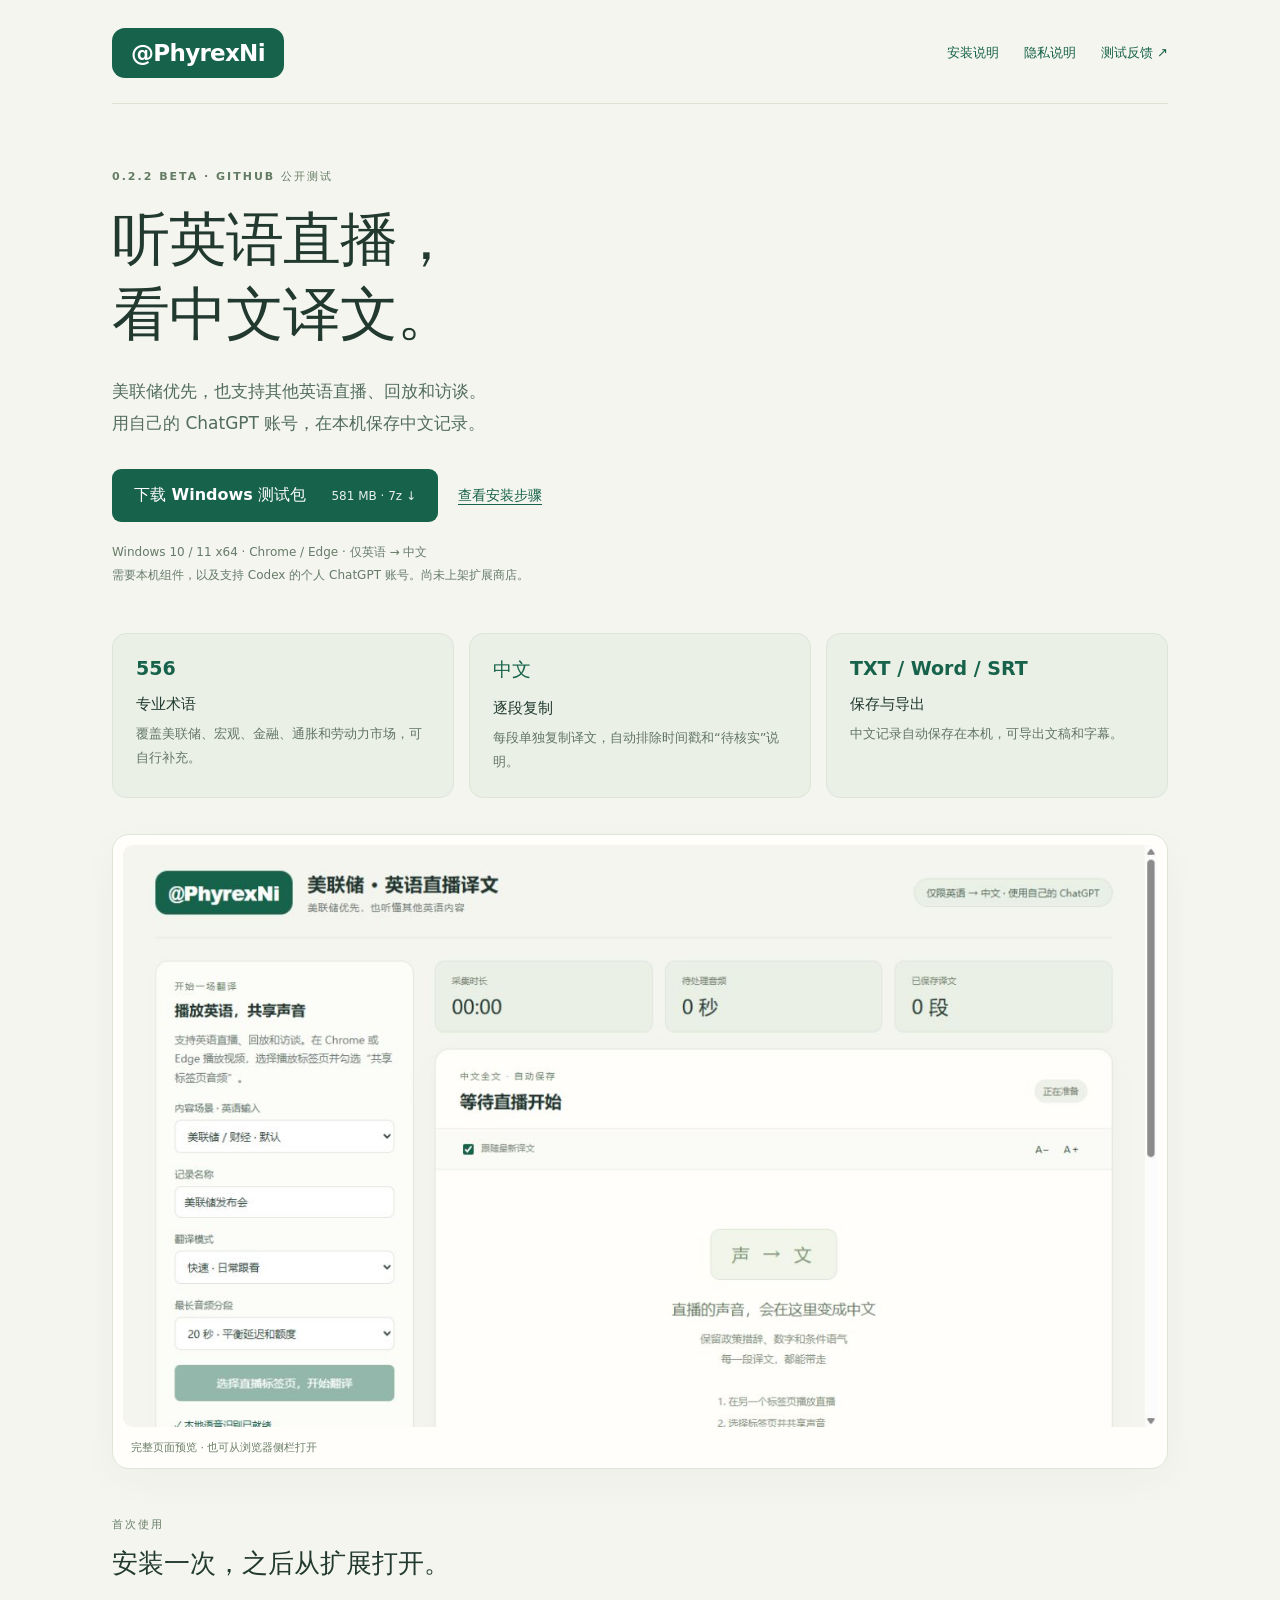
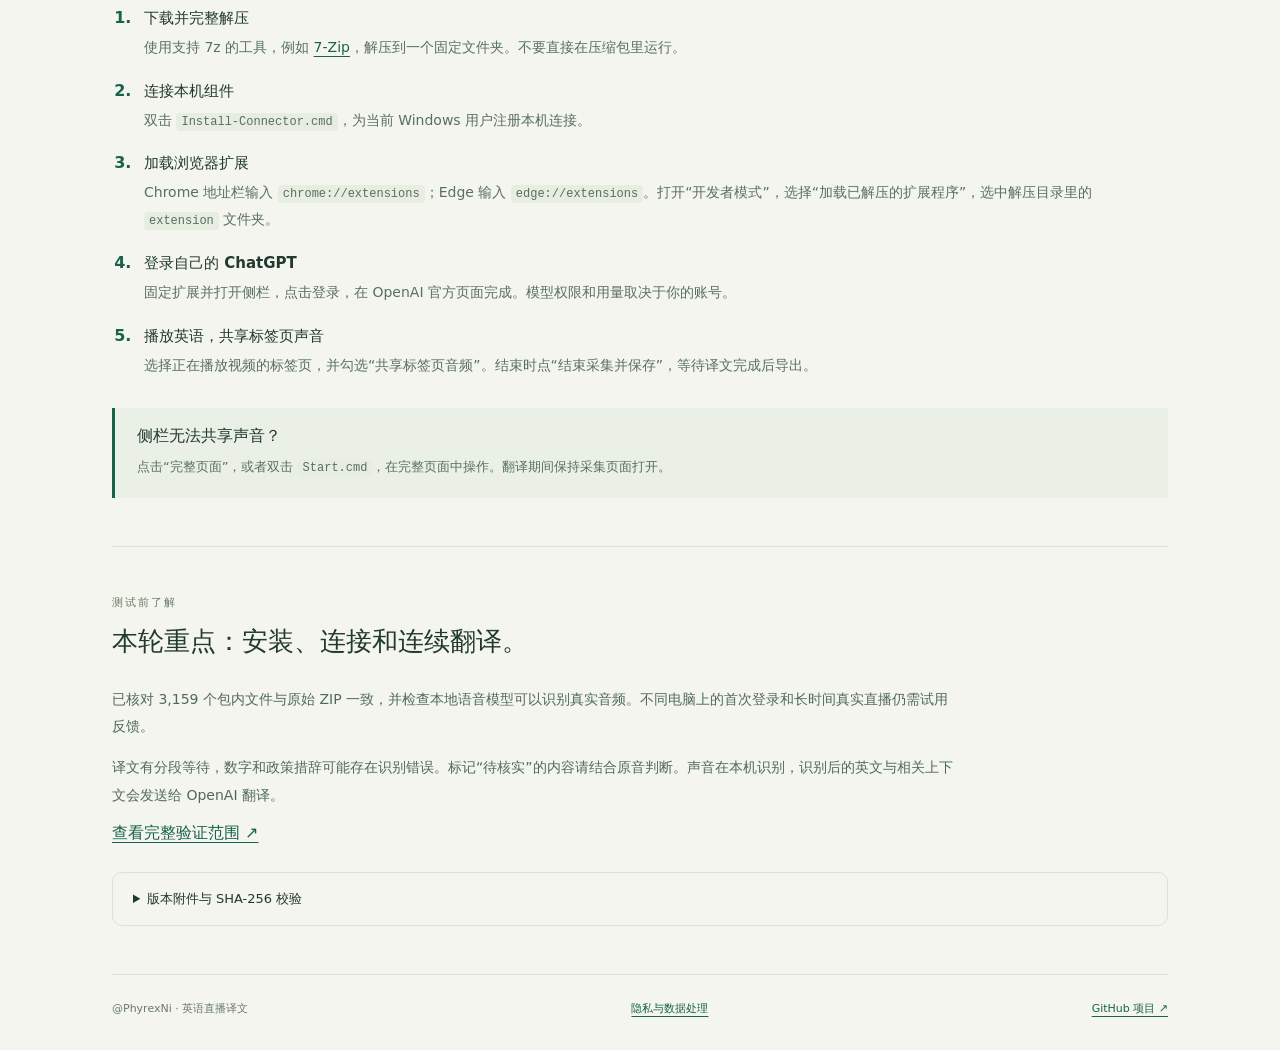
==== docs/index.html @ 44e63d87 "Publish beta download guide, privacy notice and feedback page" ====
<!doctype html>
<html lang="zh-CN">
<head><meta charset="utf-8"><meta name="viewport" content="width=device-width,initial-scale=1"><meta name="description" content="@PhyrexNi 美联储英语直播译文公开测试版：英语视频转中文，专业术语、逐段复制与文本导出。"><title>@PhyrexNi · 英语直播译文下载</title><link rel="stylesheet" href="style.css"><link rel="icon" href="mark.svg" type="image/svg+xml"></head>
<body><main>
<header><a class="wordmark" href="./">@PhyrexNi</a><nav aria-label="导航"><a href="#install">安装说明</a><a href="privacy.html">隐私说明</a><a href="https://github.com/nisen0808-web/phyrex-english-translator/issues">测试反馈 ↗</a></nav></header>
<section class="hero"><div class="eyebrow">0.2.2 BETA · GITHUB 公开测试</div><h1>听英语直播，<br>看中文译文。</h1><p class="lead">美联储优先，也支持其他英语直播、回放和访谈。<br>用自己的 ChatGPT 账号，在本机保存中文记录。</p><div class="actions"><a class="primary" href="https://github.com/nisen0808-web/phyrex-english-translator/releases/download/v0.2.2-beta/Fed-English-Translator-0.2.2-beta-Windows-x64-Compact.7z">下载 Windows 测试包 <span>581 MB · 7z ↓</span></a><a class="secondary" href="#install">查看安装步骤</a></div><p class="requirements">Windows 10 / 11 x64 · Chrome / Edge · 仅英语 → 中文<br>需要本机组件，以及支持 Codex 的个人 ChatGPT 账号。尚未上架扩展商店。</p></section>
<section class="features" aria-label="主要功能"><article><b>556</b><h2>专业术语</h2><p>覆盖美联储、宏观、金融、通胀和劳动力市场，可自行补充。</p></article><article><b>中文</b><h2>逐段复制</h2><p>每段单独复制译文，自动排除时间戳和“待核实”说明。</p></article><article><b>TXT / Word / SRT</b><h2>保存与导出</h2><p>中文记录自动保存在本机，可导出文稿和字幕。</p></article></section>
<figure><img src="preview.png" alt="美联储英语直播译文测试版界面：左侧选择场景与翻译模式，右侧显示中文译文" width="1265" height="712"><figcaption>完整页面预览 · 也可从浏览器侧栏打开</figcaption></figure>
<section id="install" class="section"><div class="eyebrow">首次使用</div><h2>安装一次，之后从扩展打开。</h2><ol class="steps"><li><strong>下载并完整解压</strong><p>使用支持 7z 的工具，例如 <a href="https://www.7-zip.org/">7-Zip</a>，解压到一个固定文件夹。不要直接在压缩包里运行。</p></li><li><strong>连接本机组件</strong><p>双击 <code>Install-Connector.cmd</code>，为当前 Windows 用户注册本机连接。</p></li><li><strong>加载浏览器扩展</strong><p>Chrome 地址栏输入 <code>chrome://extensions</code>；Edge 输入 <code>edge://extensions</code>。打开“开发者模式”，选择“加载已解压的扩展程序”，选中解压目录里的 <code>extension</code> 文件夹。</p></li><li><strong>登录自己的 ChatGPT</strong><p>固定扩展并打开侧栏，点击登录，在 OpenAI 官方页面完成。模型权限和用量取决于你的账号。</p></li><li><strong>播放英语，共享标签页声音</strong><p>选择正在播放视频的标签页，并勾选“共享标签页音频”。结束时点“结束采集并保存”，等待译文完成后导出。</p></li></ol><aside class="tip"><strong>侧栏无法共享声音？</strong><p>点击“完整页面”，或者双击 <code>Start.cmd</code>，在完整页面中操作。翻译期间保持采集页面打开。</p></aside></section>
<section class="section"><div class="eyebrow">测试前了解</div><h2>本轮重点：安装、连接和连续翻译。</h2><p>已核对 3,159 个包内文件与原始 ZIP 一致，并检查本地语音模型可以识别真实音频。不同电脑上的首次登录和长时间真实直播仍需试用反馈。</p><p>译文有分段等待，数字和政策措辞可能存在识别错误。标记“待核实”的内容请结合原音判断。声音在本机识别，识别后的英文与相关上下文会发送给 OpenAI 翻译。</p><a href="https://github.com/nisen0808-web/phyrex-english-translator/blob/main/VERIFICATION.md">查看完整验证范围 ↗</a><details><summary>版本附件与 SHA-256 校验</summary><p><a href="https://github.com/nisen0808-web/phyrex-english-translator/releases/tag/v0.2.2-beta">打开 GitHub Releases</a>。请下载完整测试包；“Source code”仅包含此仓库的说明与网页。</p><code class="hash">24b3c081b4fb9e01a7006493429c02193f4aeb9ade939901592e2be13b775725</code></details></section>
<footer><span>@PhyrexNi · 英语直播译文</span><a href="privacy.html">隐私与数据处理</a><a href="https://github.com/nisen0808-web/phyrex-english-translator">GitHub 项目 ↗</a></footer>
</main></body></html>
---- docs/style.css ----
:root{color-scheme:light;font-family:Inter,"Microsoft YaHei","PingFang SC",system-ui,sans-serif;background:#f4f5ef;color:#21392f;font-synthesis:none}*{box-sizing:border-box}body{margin:0}main{max-width:1120px;margin:auto;padding:28px 32px}a{color:#17624b;text-underline-offset:4px}header{display:flex;justify-content:space-between;align-items:center;gap:20px;padding-bottom:25px;border-bottom:1px solid #dce3d5}.wordmark{display:inline-flex;align-items:center;border-radius:13px;background:#17624b;color:white;font-size:23px;font-weight:800;text-decoration:none;padding:12px 19px;letter-spacing:-.7px}nav{display:flex;gap:25px;font-size:13px}nav a{text-decoration:none}.hero{padding:65px 0 46px}.eyebrow{color:#657c64;letter-spacing:2px;font-size:11px;font-weight:600}h1{font-size:clamp(38px,5vw,58px);line-height:1.3;letter-spacing:-1px;margin:18px 0 22px;font-weight:650}.lead{font-size:17px;line-height:1.9;color:#526d5e;margin:0 0 30px}.actions{display:flex;align-items:center;gap:16px;flex-wrap:wrap}.primary{display:flex;gap:25px;align-items:center;background:#17624b;color:white;text-decoration:none;border-radius:9px;padding:16px 22px;font-weight:600}.primary span{font-size:12px;font-weight:400;opacity:.9}.primary:hover{background:#0f513d}.secondary{padding:12px 4px;font-size:14px}.requirements{font-size:12px;color:#667b68;line-height:1.9;margin:19px 0 0}.features{display:grid;grid-template-columns:repeat(3,1fr);gap:15px;margin-bottom:36px}.features article{background:#eaf0e6;border:1px solid #dce5d6;border-radius:14px;padding:23px}.features b{font-size:19px;color:#17624b}.features h2{font-size:15px;margin:16px 0 8px}.features p{font-size:13px;line-height:1.85;margin:0;color:#627565}figure{margin:0;padding:10px;background:#fffefb;border:1px solid #dfe5d7;border-radius:17px;box-shadow:0 12px 40px #213b2b08}figure img{display:block;width:100%;height:auto;border-radius:10px}figcaption{font-size:11px;color:#6b7e67;padding:13px 8px 3px}.section{padding:48px 0;border-bottom:1px solid #dce3d5;scroll-margin-top:18px}.section h2{font-size:26px;line-height:1.5;font-weight:600;margin:12px 0 25px}.section>p{font-size:14px;line-height:1.95;max-width:850px;color:#506a59}.steps{padding-left:25px;display:grid;gap:20px}.steps li{padding-left:7px}.steps li::marker{color:#17624b;font-weight:700}.steps strong{font-size:15px}.steps p{line-height:1.9;color:#58705e;font-size:14px;margin:6px 0 0}code{font-family:Consolas,monospace;background:#e7ede1;border-radius:4px;padding:2px 5px;font-size:12px;overflow-wrap:anywhere}.tip{background:#eaf0e6;border-left:3px solid #17624b;padding:18px 22px;margin-top:30px}.tip p{font-size:13px;line-height:1.8;margin:8px 0 0;color:#58705e}details{margin-top:28px;border:1px solid #dce3d5;padding:17px 20px;border-radius:10px;font-size:13px}summary{cursor:pointer}details p{line-height:1.9}.hash{display:block;padding:12px;word-break:break-all}footer{display:flex;gap:25px;flex-wrap:wrap;justify-content:space-between;padding:26px 0 8px;color:#687c65;font-size:11px}.prose{max-width:820px;padding-top:38px}.prose h1{font-size:37px}.prose h2{font-size:21px;margin-top:34px}.prose p,.prose li{line-height:2;font-size:14px;color:#526a59}.prose ul{padding-left:23px}.prose .date{font-size:12px;color:#7a8c73}a:focus-visible,summary:focus-visible{outline:3px solid #6aa187;outline-offset:5px}@media(max-width:680px){main{padding:20px}header{align-items:flex-start;flex-direction:column}nav{gap:22px}.hero{padding:42px 0 32px}.lead{font-size:15px}.features{grid-template-columns:1fr;gap:10px}.features article{padding:20px}.features h2{display:inline;margin-left:14px}.features p{margin-top:12px}.primary{gap:16px;padding:15px 17px;font-size:14px}.section h2{font-size:23px}.section{padding:35px 0}footer{gap:15px}figure{padding:6px}.prose h1{font-size:30px}}
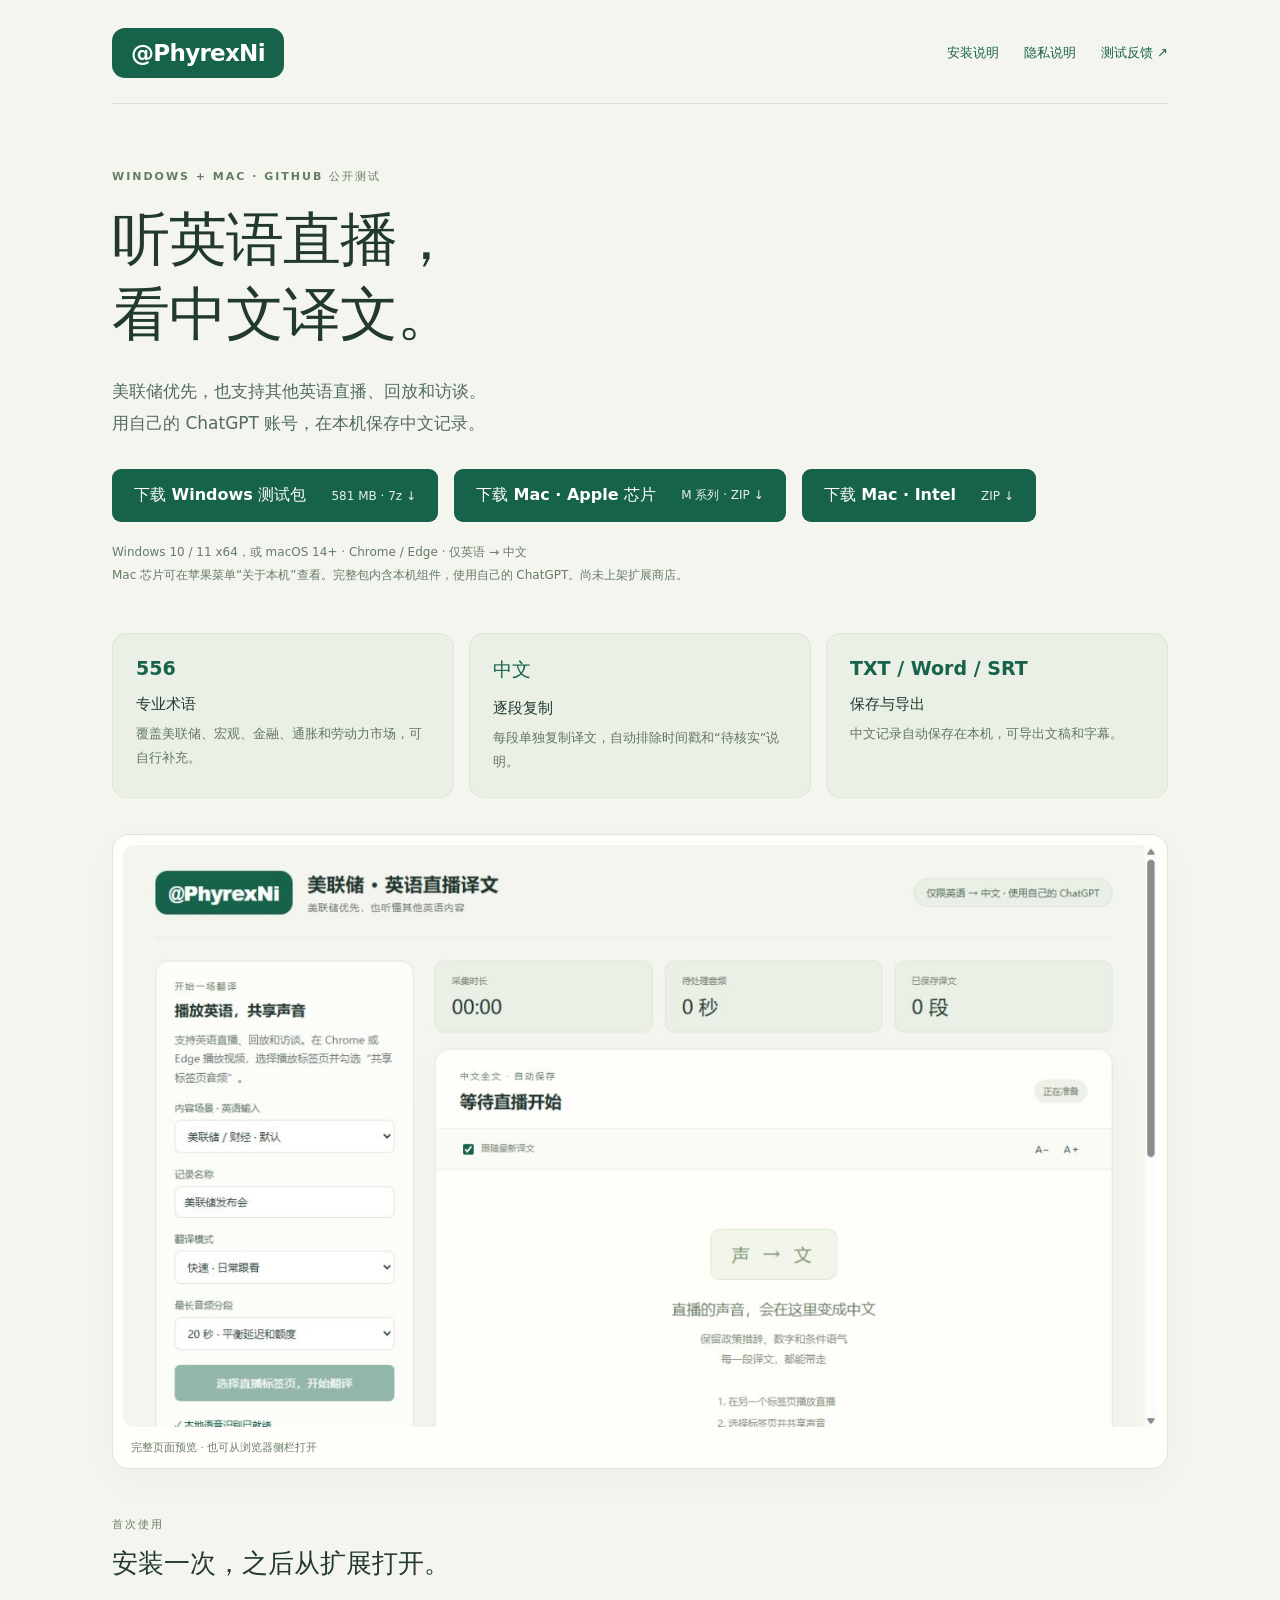
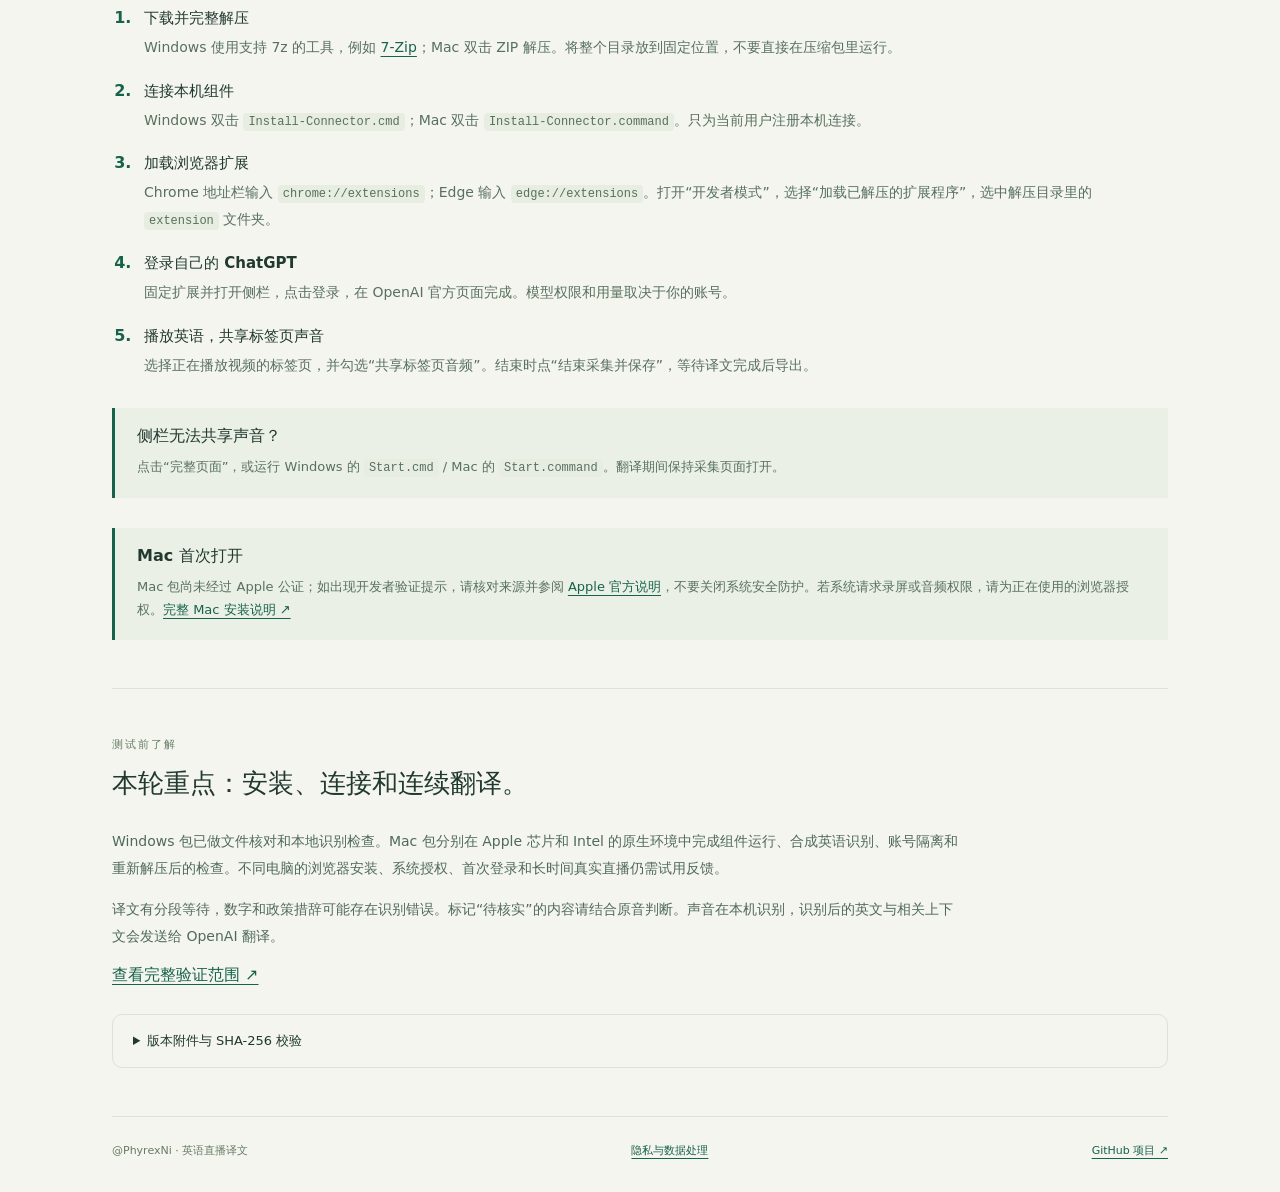
==== commit 564d3c7d: "Publish Apple silicon and Intel Mac downloads with installation and validation notes" ====
--- a/docs/index.html
+++ b/docs/index.html
@@ -3,10 +3,10 @@
 <head><meta charset="utf-8"><meta name="viewport" content="width=device-width,initial-scale=1"><meta name="description" content="@PhyrexNi 美联储英语直播译文公开测试版：英语视频转中文，专业术语、逐段复制与文本导出。"><title>@PhyrexNi · 英语直播译文下载</title><link rel="stylesheet" href="style.css"><link rel="icon" href="mark.svg" type="image/svg+xml"></head>
 <body><main>
 <header><a class="wordmark" href="./">@PhyrexNi</a><nav aria-label="导航"><a href="#install">安装说明</a><a href="privacy.html">隐私说明</a><a href="https://github.com/nisen0808-web/phyrex-english-translator/issues">测试反馈 ↗</a></nav></header>
-<section class="hero"><div class="eyebrow">0.2.2 BETA · GITHUB 公开测试</div><h1>听英语直播，<br>看中文译文。</h1><p class="lead">美联储优先，也支持其他英语直播、回放和访谈。<br>用自己的 ChatGPT 账号，在本机保存中文记录。</p><div class="actions"><a class="primary" href="https://github.com/nisen0808-web/phyrex-english-translator/releases/download/v0.2.2-beta/Fed-English-Translator-0.2.2-beta-Windows-x64-Compact.7z">下载 Windows 测试包 <span>581 MB · 7z ↓</span></a><a class="secondary" href="#install">查看安装步骤</a></div><p class="requirements">Windows 10 / 11 x64 · Chrome / Edge · 仅英语 → 中文<br>需要本机组件，以及支持 Codex 的个人 ChatGPT 账号。尚未上架扩展商店。</p></section>
+<section class="hero"><div class="eyebrow">WINDOWS + MAC · GITHUB 公开测试</div><h1>听英语直播，<br>看中文译文。</h1><p class="lead">美联储优先，也支持其他英语直播、回放和访谈。<br>用自己的 ChatGPT 账号，在本机保存中文记录。</p><div class="actions"><a class="primary" href="https://github.com/nisen0808-web/phyrex-english-translator/releases/download/v0.2.2-beta/Fed-English-Translator-0.2.2-beta-Windows-x64-Compact.7z">下载 Windows 测试包 <span>581 MB · 7z ↓</span></a><a class="primary" href="https://github.com/nisen0808-web/phyrex-english-translator/releases/download/v0.2.3-mac-beta/Fed-English-Translator-0.2.3-mac-beta-macOS-arm64.zip">下载 Mac · Apple 芯片 <span>M 系列 · ZIP ↓</span></a><a class="primary" href="https://github.com/nisen0808-web/phyrex-english-translator/releases/download/v0.2.3-mac-beta/Fed-English-Translator-0.2.3-mac-beta-macOS-x86_64.zip">下载 Mac · Intel <span>ZIP ↓</span></a></div><p class="requirements">Windows 10 / 11 x64，或 macOS 14+ · Chrome / Edge · 仅英语 → 中文<br>Mac 芯片可在苹果菜单“关于本机”查看。完整包内含本机组件，使用自己的 ChatGPT。尚未上架扩展商店。</p></section>
 <section class="features" aria-label="主要功能"><article><b>556</b><h2>专业术语</h2><p>覆盖美联储、宏观、金融、通胀和劳动力市场，可自行补充。</p></article><article><b>中文</b><h2>逐段复制</h2><p>每段单独复制译文，自动排除时间戳和“待核实”说明。</p></article><article><b>TXT / Word / SRT</b><h2>保存与导出</h2><p>中文记录自动保存在本机，可导出文稿和字幕。</p></article></section>
 <figure><img src="preview.png" alt="美联储英语直播译文测试版界面：左侧选择场景与翻译模式，右侧显示中文译文" width="1265" height="712"><figcaption>完整页面预览 · 也可从浏览器侧栏打开</figcaption></figure>
-<section id="install" class="section"><div class="eyebrow">首次使用</div><h2>安装一次，之后从扩展打开。</h2><ol class="steps"><li><strong>下载并完整解压</strong><p>使用支持 7z 的工具，例如 <a href="https://www.7-zip.org/">7-Zip</a>，解压到一个固定文件夹。不要直接在压缩包里运行。</p></li><li><strong>连接本机组件</strong><p>双击 <code>Install-Connector.cmd</code>，为当前 Windows 用户注册本机连接。</p></li><li><strong>加载浏览器扩展</strong><p>Chrome 地址栏输入 <code>chrome://extensions</code>；Edge 输入 <code>edge://extensions</code>。打开“开发者模式”，选择“加载已解压的扩展程序”，选中解压目录里的 <code>extension</code> 文件夹。</p></li><li><strong>登录自己的 ChatGPT</strong><p>固定扩展并打开侧栏，点击登录，在 OpenAI 官方页面完成。模型权限和用量取决于你的账号。</p></li><li><strong>播放英语，共享标签页声音</strong><p>选择正在播放视频的标签页，并勾选“共享标签页音频”。结束时点“结束采集并保存”，等待译文完成后导出。</p></li></ol><aside class="tip"><strong>侧栏无法共享声音？</strong><p>点击“完整页面”，或者双击 <code>Start.cmd</code>，在完整页面中操作。翻译期间保持采集页面打开。</p></aside></section>
-<section class="section"><div class="eyebrow">测试前了解</div><h2>本轮重点：安装、连接和连续翻译。</h2><p>已核对 3,159 个包内文件与原始 ZIP 一致，并检查本地语音模型可以识别真实音频。不同电脑上的首次登录和长时间真实直播仍需试用反馈。</p><p>译文有分段等待，数字和政策措辞可能存在识别错误。标记“待核实”的内容请结合原音判断。声音在本机识别，识别后的英文与相关上下文会发送给 OpenAI 翻译。</p><a href="https://github.com/nisen0808-web/phyrex-english-translator/blob/main/VERIFICATION.md">查看完整验证范围 ↗</a><details><summary>版本附件与 SHA-256 校验</summary><p><a href="https://github.com/nisen0808-web/phyrex-english-translator/releases/tag/v0.2.2-beta">打开 GitHub Releases</a>。请下载完整测试包；“Source code”仅包含此仓库的说明与网页。</p><code class="hash">24b3c081b4fb9e01a7006493429c02193f4aeb9ade939901592e2be13b775725</code></details></section>
+<section id="install" class="section"><div class="eyebrow">首次使用</div><h2>安装一次，之后从扩展打开。</h2><ol class="steps"><li><strong>下载并完整解压</strong><p>Windows 使用支持 7z 的工具，例如 <a href="https://www.7-zip.org/">7-Zip</a>；Mac 双击 ZIP 解压。将整个目录放到固定位置，不要直接在压缩包里运行。</p></li><li><strong>连接本机组件</strong><p>Windows 双击 <code>Install-Connector.cmd</code>；Mac 双击 <code>Install-Connector.command</code>。只为当前用户注册本机连接。</p></li><li><strong>加载浏览器扩展</strong><p>Chrome 地址栏输入 <code>chrome://extensions</code>；Edge 输入 <code>edge://extensions</code>。打开“开发者模式”，选择“加载已解压的扩展程序”，选中解压目录里的 <code>extension</code> 文件夹。</p></li><li><strong>登录自己的 ChatGPT</strong><p>固定扩展并打开侧栏，点击登录，在 OpenAI 官方页面完成。模型权限和用量取决于你的账号。</p></li><li><strong>播放英语，共享标签页声音</strong><p>选择正在播放视频的标签页，并勾选“共享标签页音频”。结束时点“结束采集并保存”，等待译文完成后导出。</p></li></ol><aside class="tip"><strong>侧栏无法共享声音？</strong><p>点击“完整页面”，或运行 Windows 的 <code>Start.cmd</code> / Mac 的 <code>Start.command</code>。翻译期间保持采集页面打开。</p></aside><aside class="tip"><strong>Mac 首次打开</strong><p>Mac 包尚未经过 Apple 公证；如出现开发者验证提示，请核对来源并参阅 <a href="https://support.apple.com/102445">Apple 官方说明</a>，不要关闭系统安全防护。若系统请求录屏或音频权限，请为正在使用的浏览器授权。<a href="https://github.com/nisen0808-web/phyrex-english-translator/blob/main/mac/app/先读我-Mac.md">完整 Mac 安装说明 ↗</a></p></aside></section>
+<section class="section"><div class="eyebrow">测试前了解</div><h2>本轮重点：安装、连接和连续翻译。</h2><p>Windows 包已做文件核对和本地识别检查。Mac 包分别在 Apple 芯片和 Intel 的原生环境中完成组件运行、合成英语识别、账号隔离和重新解压后的检查。不同电脑的浏览器安装、系统授权、首次登录和长时间真实直播仍需试用反馈。</p><p>译文有分段等待，数字和政策措辞可能存在识别错误。标记“待核实”的内容请结合原音判断。声音在本机识别，识别后的英文与相关上下文会发送给 OpenAI 翻译。</p><a href="https://github.com/nisen0808-web/phyrex-english-translator/blob/main/VERIFICATION.md">查看完整验证范围 ↗</a><details><summary>版本附件与 SHA-256 校验</summary><p><a href="https://github.com/nisen0808-web/phyrex-english-translator/releases/tag/v0.2.2-beta">Windows 版本附件</a> · <a href="https://github.com/nisen0808-web/phyrex-english-translator/releases/tag/v0.2.3-mac-beta">Mac 版本附件与校验值</a>。请下载完整测试包；“Source code”不包含运行组件与语音模型。下方为 Windows 包的校验值。</p><code class="hash">24b3c081b4fb9e01a7006493429c02193f4aeb9ade939901592e2be13b775725</code></details></section>
 <footer><span>@PhyrexNi · 英语直播译文</span><a href="privacy.html">隐私与数据处理</a><a href="https://github.com/nisen0808-web/phyrex-english-translator">GitHub 项目 ↗</a></footer>
 </main></body></html>
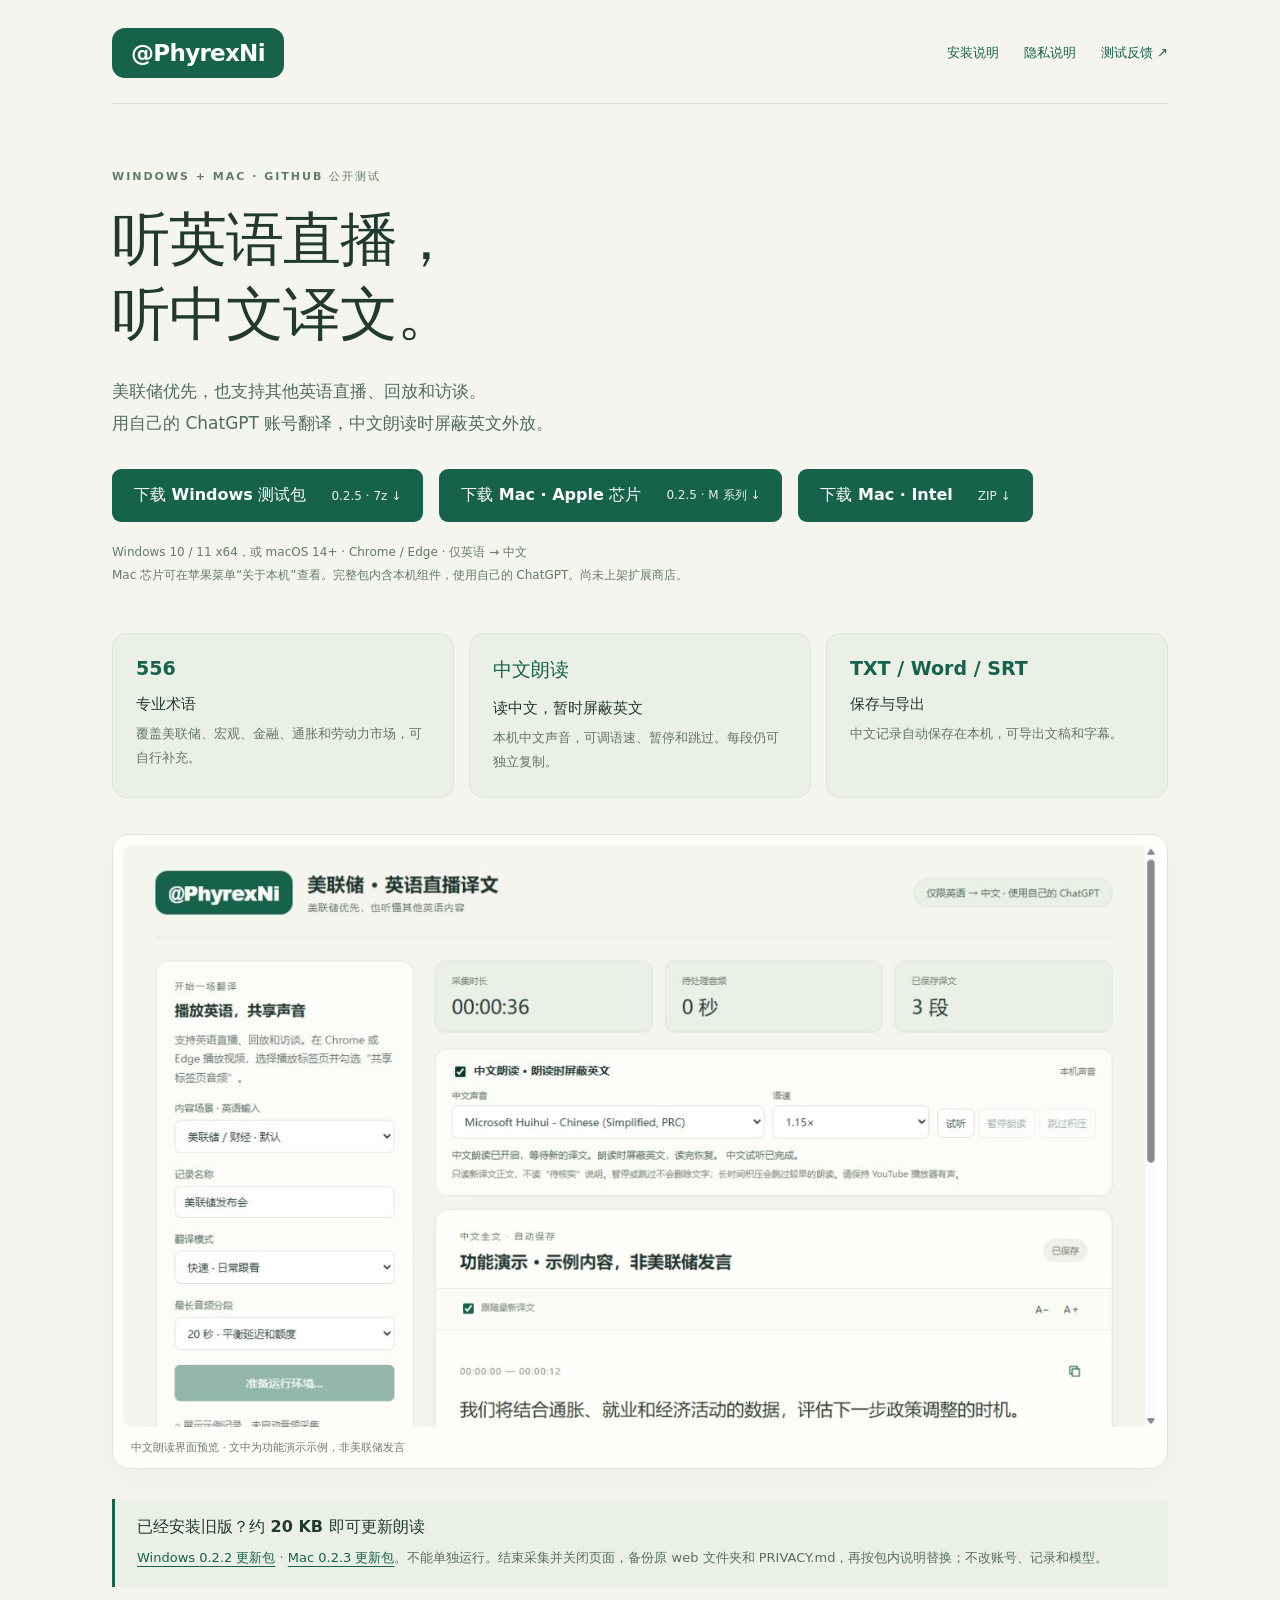
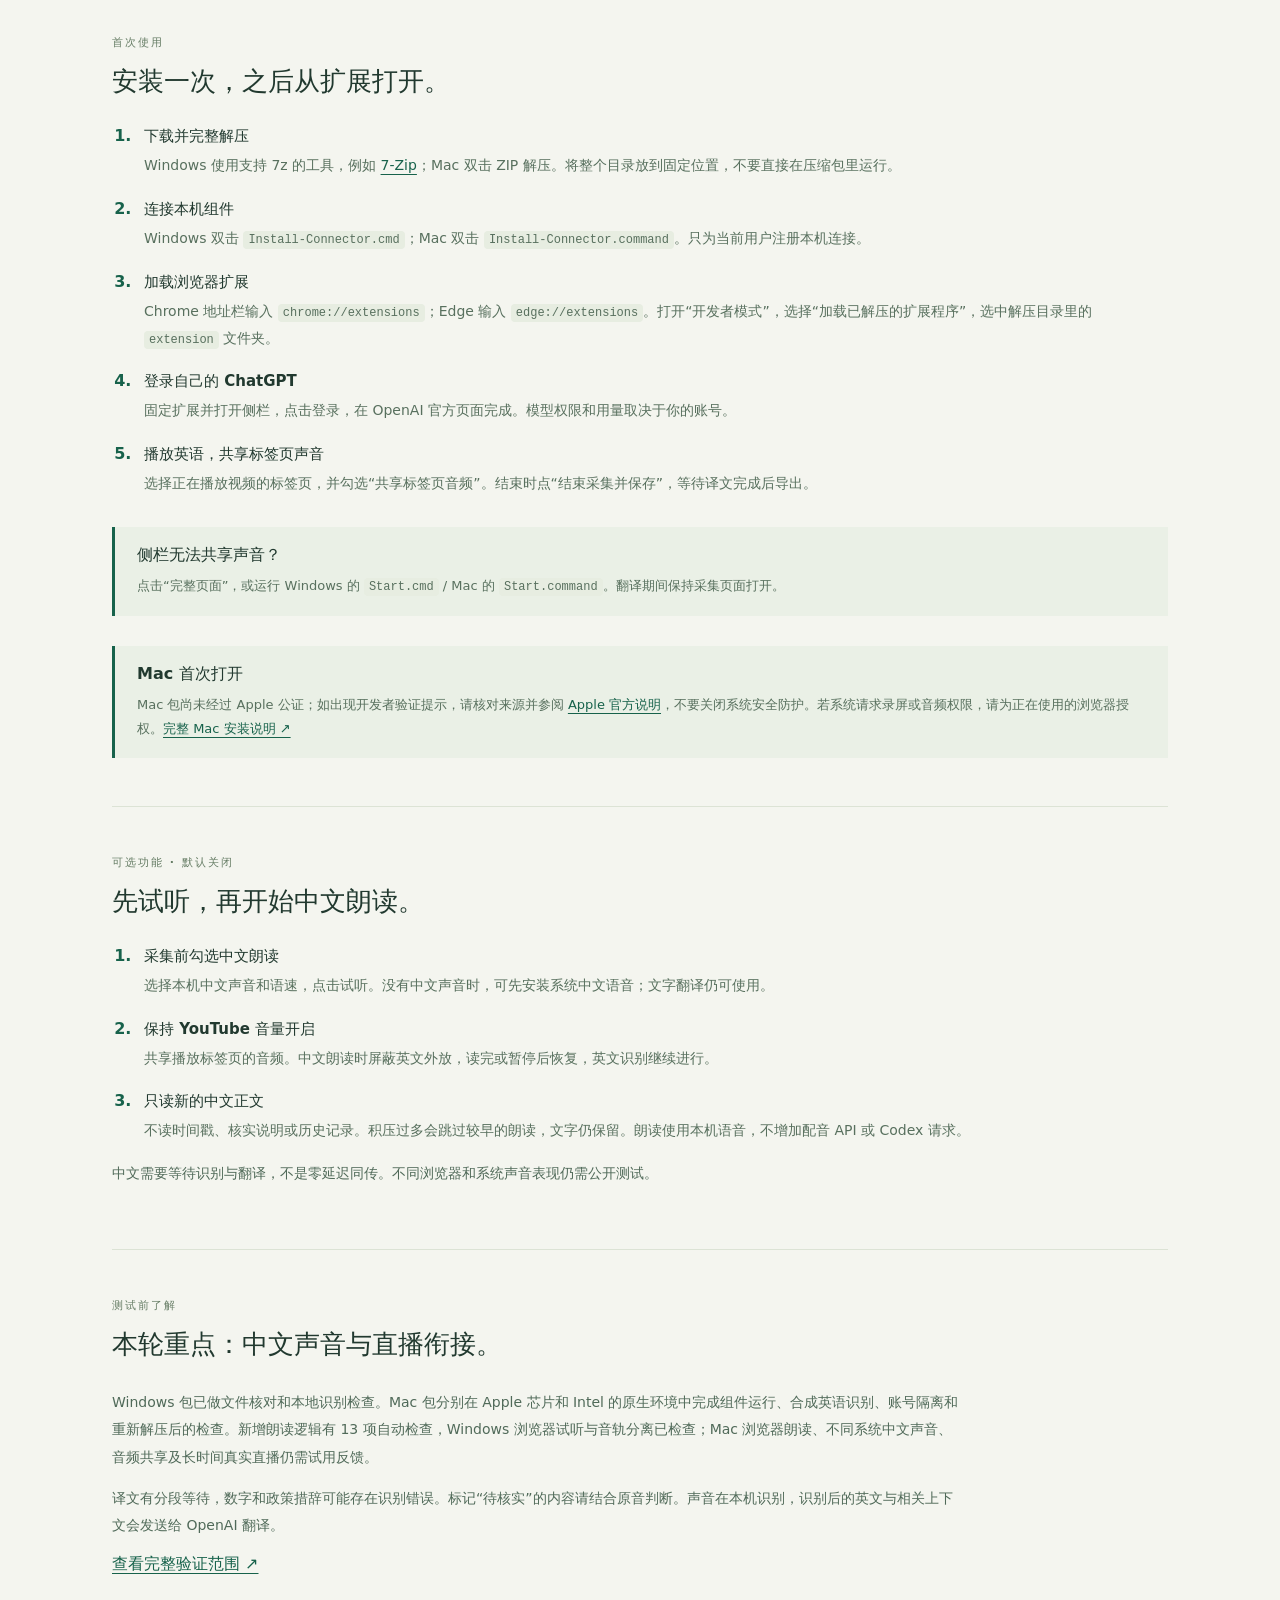
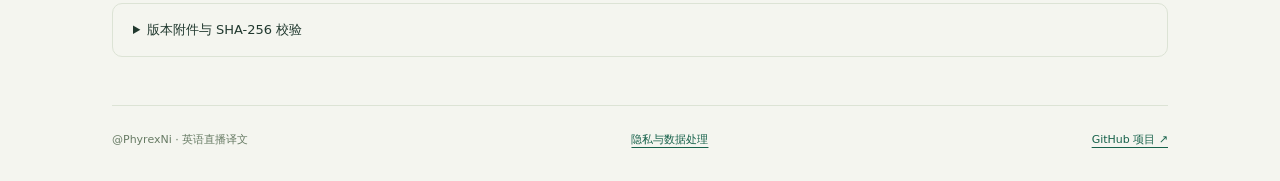
==== commit 12bf03c9: "Publish 0.2.5 Chinese narration downloads, update guide and interface preview" ====
--- a/docs/index.html
+++ b/docs/index.html
@@ -1,12 +1,14 @@
-<!doctype html>
-<html lang="zh-CN">
-<head><meta charset="utf-8"><meta name="viewport" content="width=device-width,initial-scale=1"><meta name="description" content="@PhyrexNi 美联储英语直播译文公开测试版：英语视频转中文，专业术语、逐段复制与文本导出。"><title>@PhyrexNi · 英语直播译文下载</title><link rel="stylesheet" href="style.css"><link rel="icon" href="mark.svg" type="image/svg+xml"></head>
-<body><main>
-<header><a class="wordmark" href="./">@PhyrexNi</a><nav aria-label="导航"><a href="#install">安装说明</a><a href="privacy.html">隐私说明</a><a href="https://github.com/nisen0808-web/phyrex-english-translator/issues">测试反馈 ↗</a></nav></header>
-<section class="hero"><div class="eyebrow">WINDOWS + MAC · GITHUB 公开测试</div><h1>听英语直播，<br>看中文译文。</h1><p class="lead">美联储优先，也支持其他英语直播、回放和访谈。<br>用自己的 ChatGPT 账号，在本机保存中文记录。</p><div class="actions"><a class="primary" href="https://github.com/nisen0808-web/phyrex-english-translator/releases/download/v0.2.2-beta/Fed-English-Translator-0.2.2-beta-Windows-x64-Compact.7z">下载 Windows 测试包 <span>581 MB · 7z ↓</span></a><a class="primary" href="https://github.com/nisen0808-web/phyrex-english-translator/releases/download/v0.2.3-mac-beta/Fed-English-Translator-0.2.3-mac-beta-macOS-arm64.zip">下载 Mac · Apple 芯片 <span>M 系列 · ZIP ↓</span></a><a class="primary" href="https://github.com/nisen0808-web/phyrex-english-translator/releases/download/v0.2.3-mac-beta/Fed-English-Translator-0.2.3-mac-beta-macOS-x86_64.zip">下载 Mac · Intel <span>ZIP ↓</span></a></div><p class="requirements">Windows 10 / 11 x64，或 macOS 14+ · Chrome / Edge · 仅英语 → 中文<br>Mac 芯片可在苹果菜单“关于本机”查看。完整包内含本机组件，使用自己的 ChatGPT。尚未上架扩展商店。</p></section>
-<section class="features" aria-label="主要功能"><article><b>556</b><h2>专业术语</h2><p>覆盖美联储、宏观、金融、通胀和劳动力市场，可自行补充。</p></article><article><b>中文</b><h2>逐段复制</h2><p>每段单独复制译文，自动排除时间戳和“待核实”说明。</p></article><article><b>TXT / Word / SRT</b><h2>保存与导出</h2><p>中文记录自动保存在本机，可导出文稿和字幕。</p></article></section>
-<figure><img src="preview.png" alt="美联储英语直播译文测试版界面：左侧选择场景与翻译模式，右侧显示中文译文" width="1265" height="712"><figcaption>完整页面预览 · 也可从浏览器侧栏打开</figcaption></figure>
-<section id="install" class="section"><div class="eyebrow">首次使用</div><h2>安装一次，之后从扩展打开。</h2><ol class="steps"><li><strong>下载并完整解压</strong><p>Windows 使用支持 7z 的工具，例如 <a href="https://www.7-zip.org/">7-Zip</a>；Mac 双击 ZIP 解压。将整个目录放到固定位置，不要直接在压缩包里运行。</p></li><li><strong>连接本机组件</strong><p>Windows 双击 <code>Install-Connector.cmd</code>；Mac 双击 <code>Install-Connector.command</code>。只为当前用户注册本机连接。</p></li><li><strong>加载浏览器扩展</strong><p>Chrome 地址栏输入 <code>chrome://extensions</code>；Edge 输入 <code>edge://extensions</code>。打开“开发者模式”，选择“加载已解压的扩展程序”，选中解压目录里的 <code>extension</code> 文件夹。</p></li><li><strong>登录自己的 ChatGPT</strong><p>固定扩展并打开侧栏，点击登录，在 OpenAI 官方页面完成。模型权限和用量取决于你的账号。</p></li><li><strong>播放英语，共享标签页声音</strong><p>选择正在播放视频的标签页，并勾选“共享标签页音频”。结束时点“结束采集并保存”，等待译文完成后导出。</p></li></ol><aside class="tip"><strong>侧栏无法共享声音？</strong><p>点击“完整页面”，或运行 Windows 的 <code>Start.cmd</code> / Mac 的 <code>Start.command</code>。翻译期间保持采集页面打开。</p></aside><aside class="tip"><strong>Mac 首次打开</strong><p>Mac 包尚未经过 Apple 公证；如出现开发者验证提示，请核对来源并参阅 <a href="https://support.apple.com/102445">Apple 官方说明</a>，不要关闭系统安全防护。若系统请求录屏或音频权限，请为正在使用的浏览器授权。<a href="https://github.com/nisen0808-web/phyrex-english-translator/blob/main/mac/app/先读我-Mac.md">完整 Mac 安装说明 ↗</a></p></aside></section>
-<section class="section"><div class="eyebrow">测试前了解</div><h2>本轮重点：安装、连接和连续翻译。</h2><p>Windows 包已做文件核对和本地识别检查。Mac 包分别在 Apple 芯片和 Intel 的原生环境中完成组件运行、合成英语识别、账号隔离和重新解压后的检查。不同电脑的浏览器安装、系统授权、首次登录和长时间真实直播仍需试用反馈。</p><p>译文有分段等待，数字和政策措辞可能存在识别错误。标记“待核实”的内容请结合原音判断。声音在本机识别，识别后的英文与相关上下文会发送给 OpenAI 翻译。</p><a href="https://github.com/nisen0808-web/phyrex-english-translator/blob/main/VERIFICATION.md">查看完整验证范围 ↗</a><details><summary>版本附件与 SHA-256 校验</summary><p><a href="https://github.com/nisen0808-web/phyrex-english-translator/releases/tag/v0.2.2-beta">Windows 版本附件</a> · <a href="https://github.com/nisen0808-web/phyrex-english-translator/releases/tag/v0.2.3-mac-beta">Mac 版本附件与校验值</a>。请下载完整测试包；“Source code”不包含运行组件与语音模型。下方为 Windows 包的校验值。</p><code class="hash">24b3c081b4fb9e01a7006493429c02193f4aeb9ade939901592e2be13b775725</code></details></section>
-<footer><span>@PhyrexNi · 英语直播译文</span><a href="privacy.html">隐私与数据处理</a><a href="https://github.com/nisen0808-web/phyrex-english-translator">GitHub 项目 ↗</a></footer>
-</main></body></html>
+<!doctype html>
+<html lang="zh-CN">
+<head><meta charset="utf-8"><meta name="viewport" content="width=device-width,initial-scale=1"><meta name="description" content="@PhyrexNi 美联储英语直播译文公开测试版：英语视频转中文，专业术语、中文朗读、逐段复制与文本导出。"><title>@PhyrexNi · 英语直播译文下载</title><link rel="stylesheet" href="style.css"><link rel="icon" href="mark.svg" type="image/svg+xml"></head>
+<body><main>
+<header><a class="wordmark" href="./">@PhyrexNi</a><nav aria-label="导航"><a href="#install">安装说明</a><a href="privacy.html">隐私说明</a><a href="https://github.com/nisen0808-web/phyrex-english-translator/issues">测试反馈 ↗</a></nav></header>
+<section class="hero"><div class="eyebrow">WINDOWS + MAC · GITHUB 公开测试</div><h1>听英语直播，<br>听中文译文。</h1><p class="lead">美联储优先，也支持其他英语直播、回放和访谈。<br>用自己的 ChatGPT 账号翻译，中文朗读时屏蔽英文外放。</p><div class="actions"><a class="primary" href="https://github.com/nisen0808-web/phyrex-english-translator/releases/download/v0.2.5-beta/Fed-English-Translator-0.2.5-beta-Windows-x64-Compact.7z">下载 Windows 测试包 <span>0.2.5 · 7z ↓</span></a><a class="primary" href="https://github.com/nisen0808-web/phyrex-english-translator/releases/download/v0.2.5-beta/Fed-English-Translator-0.2.5-beta-macOS-arm64.zip">下载 Mac · Apple 芯片 <span>0.2.5 · M 系列 ↓</span></a><a class="primary" href="https://github.com/nisen0808-web/phyrex-english-translator/releases/download/v0.2.5-beta/Fed-English-Translator-0.2.5-beta-macOS-x86_64.zip">下载 Mac · Intel <span>ZIP ↓</span></a></div><p class="requirements">Windows 10 / 11 x64，或 macOS 14+ · Chrome / Edge · 仅英语 → 中文<br>Mac 芯片可在苹果菜单“关于本机”查看。完整包内含本机组件，使用自己的 ChatGPT。尚未上架扩展商店。</p></section>
+<section class="features" aria-label="主要功能"><article><b>556</b><h2>专业术语</h2><p>覆盖美联储、宏观、金融、通胀和劳动力市场，可自行补充。</p></article><article><b>中文朗读</b><h2>读中文，暂时屏蔽英文</h2><p>本机中文声音，可调语速、暂停和跳过。每段仍可独立复制。</p></article><article><b>TXT / Word / SRT</b><h2>保存与导出</h2><p>中文记录自动保存在本机，可导出文稿和字幕。</p></article></section>
+<figure><img src="preview.png" alt="中文朗读功能演示：选择本机中文声音、语速、试听，右侧显示示例译文" width="1265" height="712"><figcaption>中文朗读界面预览 · 文中为功能演示示例，非美联储发言</figcaption></figure>
+<aside class="tip"><strong>已经安装旧版？约 20 KB 即可更新朗读</strong><p><a href="https://github.com/nisen0808-web/phyrex-english-translator/releases/download/v0.2.5-beta/PhyrexNi-Read-Aloud-0.2.5-Windows-Update.zip">Windows 0.2.2 更新包</a> · <a href="https://github.com/nisen0808-web/phyrex-english-translator/releases/download/v0.2.5-beta/PhyrexNi-Read-Aloud-0.2.5-Mac-Update.zip">Mac 0.2.3 更新包</a>。不能单独运行。结束采集并关闭页面，备份原 web 文件夹和 PRIVACY.md，再按包内说明替换；不改账号、记录和模型。</p></aside>
+<section id="install" class="section"><div class="eyebrow">首次使用</div><h2>安装一次，之后从扩展打开。</h2><ol class="steps"><li><strong>下载并完整解压</strong><p>Windows 使用支持 7z 的工具，例如 <a href="https://www.7-zip.org/">7-Zip</a>；Mac 双击 ZIP 解压。将整个目录放到固定位置，不要直接在压缩包里运行。</p></li><li><strong>连接本机组件</strong><p>Windows 双击 <code>Install-Connector.cmd</code>；Mac 双击 <code>Install-Connector.command</code>。只为当前用户注册本机连接。</p></li><li><strong>加载浏览器扩展</strong><p>Chrome 地址栏输入 <code>chrome://extensions</code>；Edge 输入 <code>edge://extensions</code>。打开“开发者模式”，选择“加载已解压的扩展程序”，选中解压目录里的 <code>extension</code> 文件夹。</p></li><li><strong>登录自己的 ChatGPT</strong><p>固定扩展并打开侧栏，点击登录，在 OpenAI 官方页面完成。模型权限和用量取决于你的账号。</p></li><li><strong>播放英语，共享标签页声音</strong><p>选择正在播放视频的标签页，并勾选“共享标签页音频”。结束时点“结束采集并保存”，等待译文完成后导出。</p></li></ol><aside class="tip"><strong>侧栏无法共享声音？</strong><p>点击“完整页面”，或运行 Windows 的 <code>Start.cmd</code> / Mac 的 <code>Start.command</code>。翻译期间保持采集页面打开。</p></aside><aside class="tip"><strong>Mac 首次打开</strong><p>Mac 包尚未经过 Apple 公证；如出现开发者验证提示，请核对来源并参阅 <a href="https://support.apple.com/102445">Apple 官方说明</a>，不要关闭系统安全防护。若系统请求录屏或音频权限，请为正在使用的浏览器授权。<a href="https://github.com/nisen0808-web/phyrex-english-translator/blob/main/mac/app/先读我-Mac.md">完整 Mac 安装说明 ↗</a></p></aside></section>
+<section class="section"><div class="eyebrow">可选功能 · 默认关闭</div><h2>先试听，再开始中文朗读。</h2><ol class="steps"><li><strong>采集前勾选中文朗读</strong><p>选择本机中文声音和语速，点击试听。没有中文声音时，可先安装系统中文语音；文字翻译仍可使用。</p></li><li><strong>保持 YouTube 音量开启</strong><p>共享播放标签页的音频。中文朗读时屏蔽英文外放，读完或暂停后恢复，英文识别继续进行。</p></li><li><strong>只读新的中文正文</strong><p>不读时间戳、核实说明或历史记录。积压过多会跳过较早的朗读，文字仍保留。朗读使用本机语音，不增加配音 API 或 Codex 请求。</p></li></ol><p>中文需要等待识别与翻译，不是零延迟同传。不同浏览器和系统声音表现仍需公开测试。</p></section>
+<section class="section"><div class="eyebrow">测试前了解</div><h2>本轮重点：中文声音与直播衔接。</h2><p>Windows 包已做文件核对和本地识别检查。Mac 包分别在 Apple 芯片和 Intel 的原生环境中完成组件运行、合成英语识别、账号隔离和重新解压后的检查。新增朗读逻辑有 13 项自动检查，Windows 浏览器试听与音轨分离已检查；Mac 浏览器朗读、不同系统中文声音、音频共享及长时间真实直播仍需试用反馈。</p><p>译文有分段等待，数字和政策措辞可能存在识别错误。标记“待核实”的内容请结合原音判断。声音在本机识别，识别后的英文与相关上下文会发送给 OpenAI 翻译。</p><a href="https://github.com/nisen0808-web/phyrex-english-translator/blob/main/VERIFICATION.md">查看完整验证范围 ↗</a><details><summary>版本附件与 SHA-256 校验</summary><p><a href="https://github.com/nisen0808-web/phyrex-english-translator/releases/tag/v0.2.5-beta">0.2.5-beta 全部下载、检查结果与 SHA-256</a>。请下载完整测试包；已有旧版可选轻量更新。Source code 不包含运行组件与语音模型。旧版本仍保留在 Releases 中。</p></details></section>
+<footer><span>@PhyrexNi · 英语直播译文</span><a href="privacy.html">隐私与数据处理</a><a href="https://github.com/nisen0808-web/phyrex-english-translator">GitHub 项目 ↗</a></footer>
+</main></body></html>
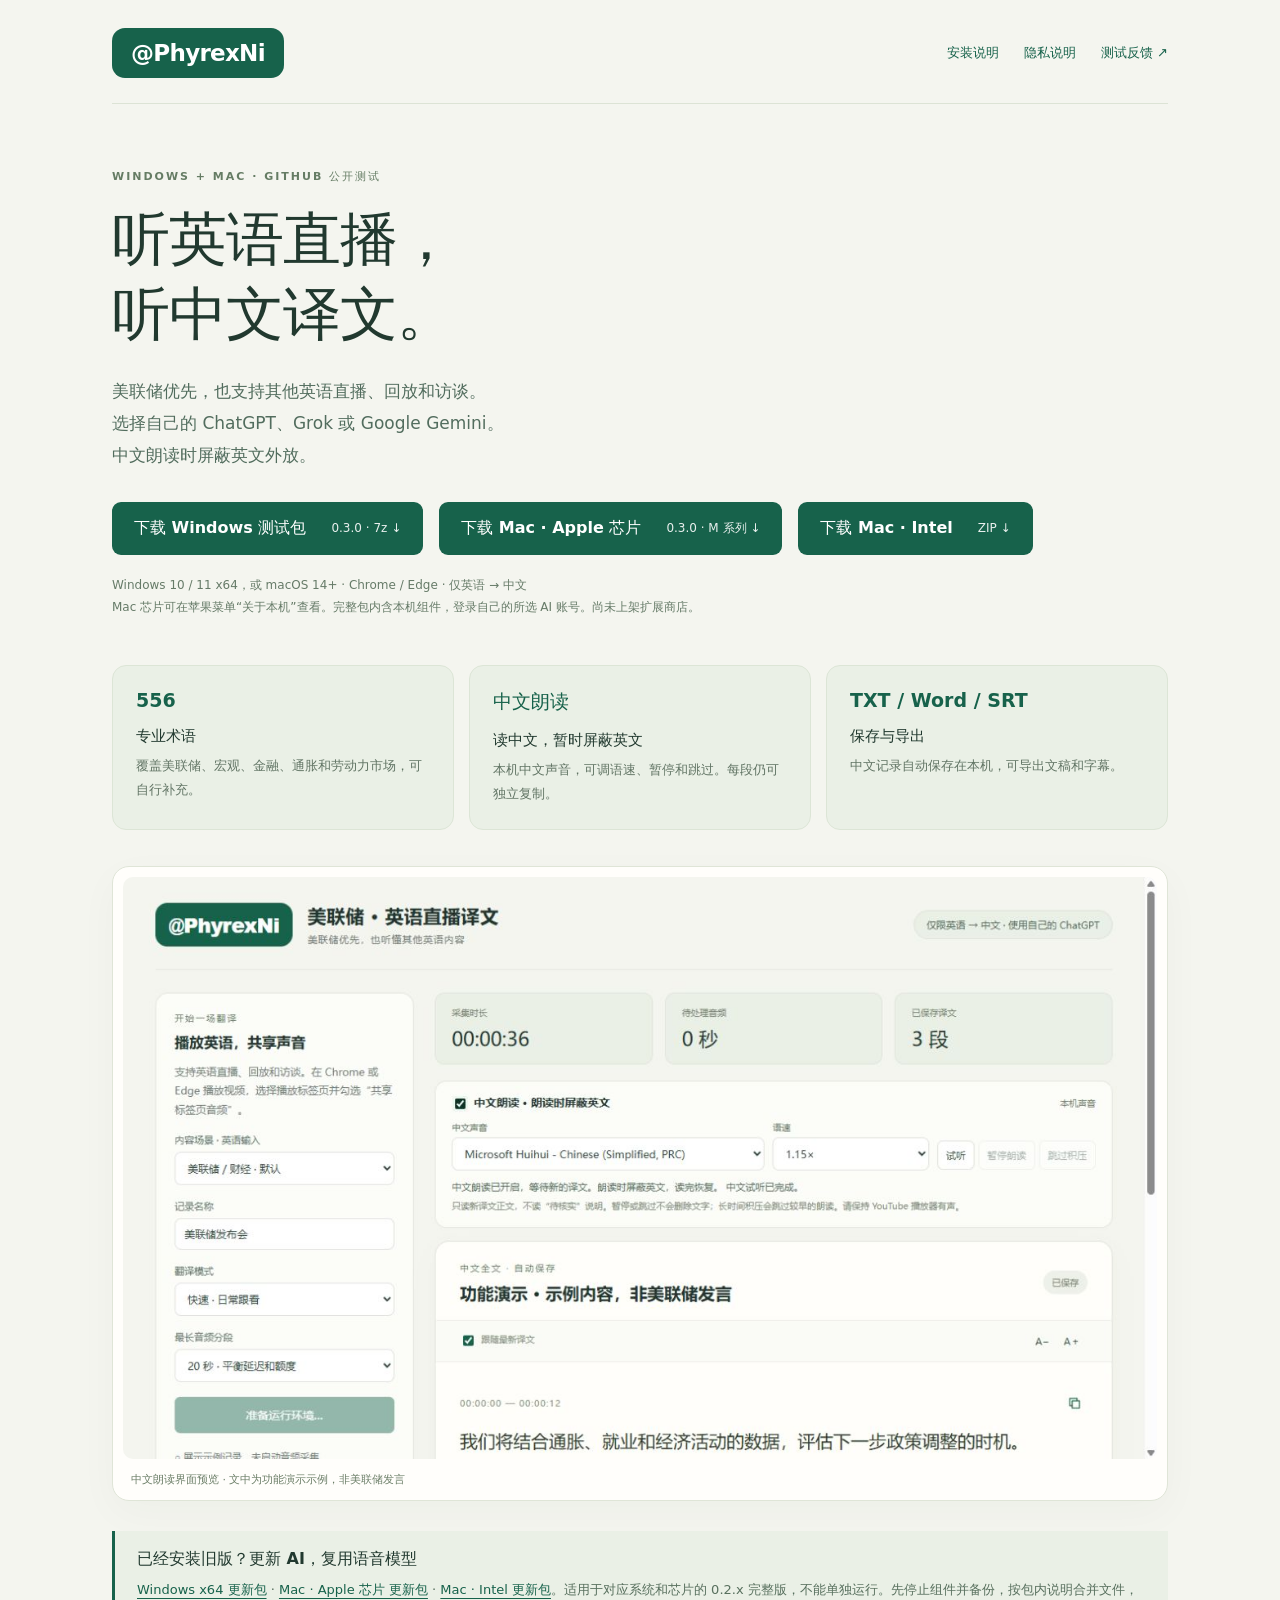
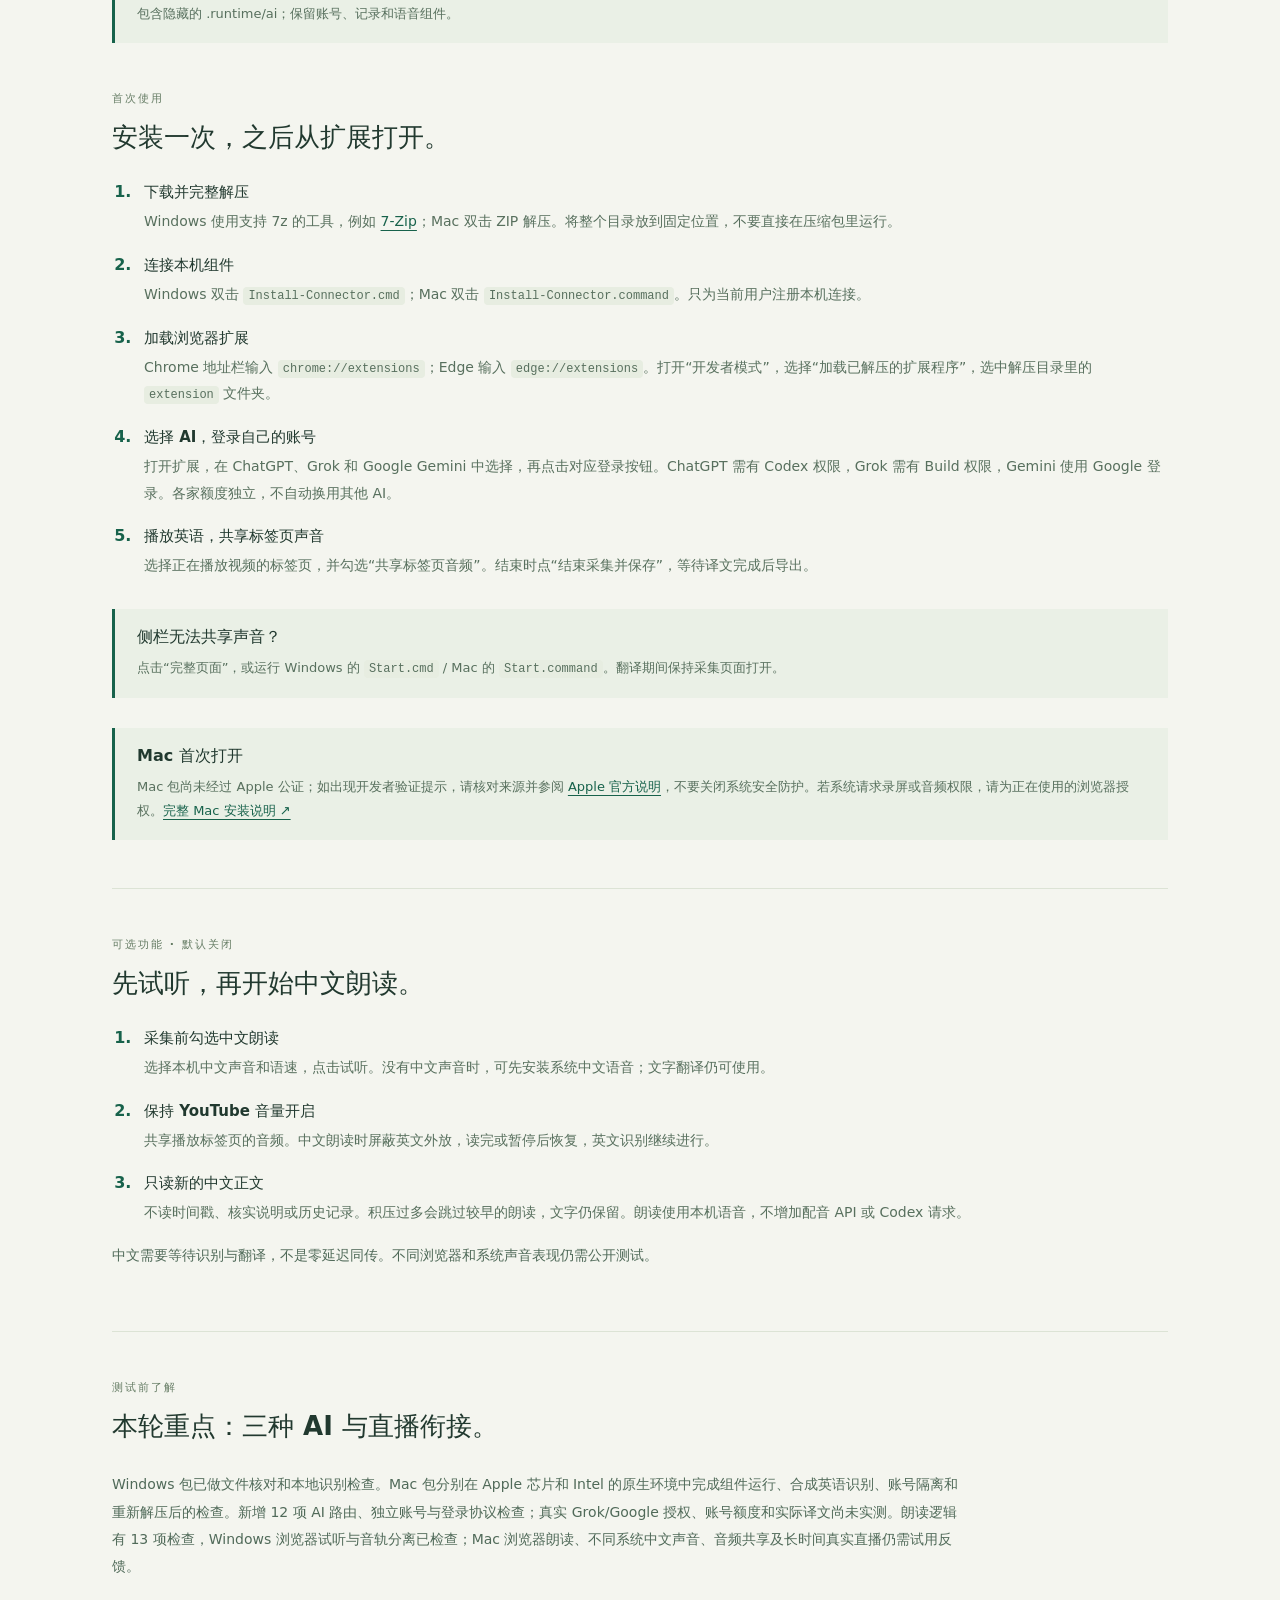
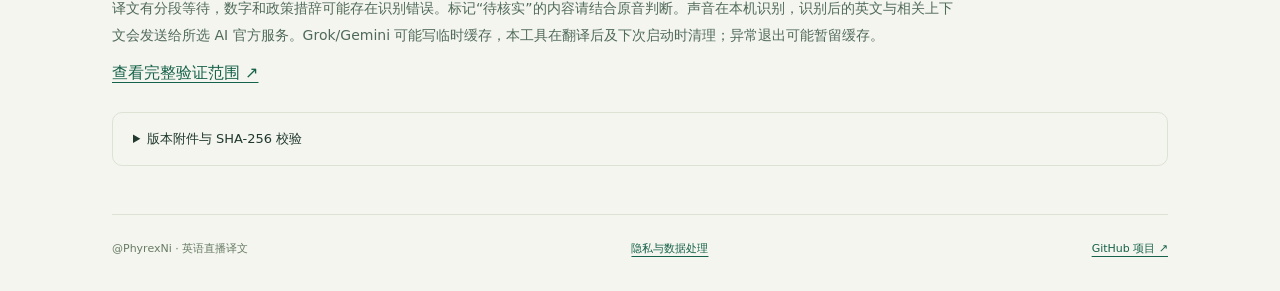
==== commit 73cb9329: "Publish three-AI beta downloads and explain per-provider account and privacy requirements" ====
--- a/docs/index.html
+++ b/docs/index.html
@@ -1,14 +1,14 @@
-<!doctype html>
-<html lang="zh-CN">
-<head><meta charset="utf-8"><meta name="viewport" content="width=device-width,initial-scale=1"><meta name="description" content="@PhyrexNi 美联储英语直播译文公开测试版：英语视频转中文，专业术语、中文朗读、逐段复制与文本导出。"><title>@PhyrexNi · 英语直播译文下载</title><link rel="stylesheet" href="style.css"><link rel="icon" href="mark.svg" type="image/svg+xml"></head>
-<body><main>
-<header><a class="wordmark" href="./">@PhyrexNi</a><nav aria-label="导航"><a href="#install">安装说明</a><a href="privacy.html">隐私说明</a><a href="https://github.com/nisen0808-web/phyrex-english-translator/issues">测试反馈 ↗</a></nav></header>
-<section class="hero"><div class="eyebrow">WINDOWS + MAC · GITHUB 公开测试</div><h1>听英语直播，<br>听中文译文。</h1><p class="lead">美联储优先，也支持其他英语直播、回放和访谈。<br>用自己的 ChatGPT 账号翻译，中文朗读时屏蔽英文外放。</p><div class="actions"><a class="primary" href="https://github.com/nisen0808-web/phyrex-english-translator/releases/download/v0.2.5-beta/Fed-English-Translator-0.2.5-beta-Windows-x64-Compact.7z">下载 Windows 测试包 <span>0.2.5 · 7z ↓</span></a><a class="primary" href="https://github.com/nisen0808-web/phyrex-english-translator/releases/download/v0.2.5-beta/Fed-English-Translator-0.2.5-beta-macOS-arm64.zip">下载 Mac · Apple 芯片 <span>0.2.5 · M 系列 ↓</span></a><a class="primary" href="https://github.com/nisen0808-web/phyrex-english-translator/releases/download/v0.2.5-beta/Fed-English-Translator-0.2.5-beta-macOS-x86_64.zip">下载 Mac · Intel <span>ZIP ↓</span></a></div><p class="requirements">Windows 10 / 11 x64，或 macOS 14+ · Chrome / Edge · 仅英语 → 中文<br>Mac 芯片可在苹果菜单“关于本机”查看。完整包内含本机组件，使用自己的 ChatGPT。尚未上架扩展商店。</p></section>
-<section class="features" aria-label="主要功能"><article><b>556</b><h2>专业术语</h2><p>覆盖美联储、宏观、金融、通胀和劳动力市场，可自行补充。</p></article><article><b>中文朗读</b><h2>读中文，暂时屏蔽英文</h2><p>本机中文声音，可调语速、暂停和跳过。每段仍可独立复制。</p></article><article><b>TXT / Word / SRT</b><h2>保存与导出</h2><p>中文记录自动保存在本机，可导出文稿和字幕。</p></article></section>
-<figure><img src="preview.png" alt="中文朗读功能演示：选择本机中文声音、语速、试听，右侧显示示例译文" width="1265" height="712"><figcaption>中文朗读界面预览 · 文中为功能演示示例，非美联储发言</figcaption></figure>
-<aside class="tip"><strong>已经安装旧版？约 20 KB 即可更新朗读</strong><p><a href="https://github.com/nisen0808-web/phyrex-english-translator/releases/download/v0.2.5-beta/PhyrexNi-Read-Aloud-0.2.5-Windows-Update.zip">Windows 0.2.2 更新包</a> · <a href="https://github.com/nisen0808-web/phyrex-english-translator/releases/download/v0.2.5-beta/PhyrexNi-Read-Aloud-0.2.5-Mac-Update.zip">Mac 0.2.3 更新包</a>。不能单独运行。结束采集并关闭页面，备份原 web 文件夹和 PRIVACY.md，再按包内说明替换；不改账号、记录和模型。</p></aside>
-<section id="install" class="section"><div class="eyebrow">首次使用</div><h2>安装一次，之后从扩展打开。</h2><ol class="steps"><li><strong>下载并完整解压</strong><p>Windows 使用支持 7z 的工具，例如 <a href="https://www.7-zip.org/">7-Zip</a>；Mac 双击 ZIP 解压。将整个目录放到固定位置，不要直接在压缩包里运行。</p></li><li><strong>连接本机组件</strong><p>Windows 双击 <code>Install-Connector.cmd</code>；Mac 双击 <code>Install-Connector.command</code>。只为当前用户注册本机连接。</p></li><li><strong>加载浏览器扩展</strong><p>Chrome 地址栏输入 <code>chrome://extensions</code>；Edge 输入 <code>edge://extensions</code>。打开“开发者模式”，选择“加载已解压的扩展程序”，选中解压目录里的 <code>extension</code> 文件夹。</p></li><li><strong>登录自己的 ChatGPT</strong><p>固定扩展并打开侧栏，点击登录，在 OpenAI 官方页面完成。模型权限和用量取决于你的账号。</p></li><li><strong>播放英语，共享标签页声音</strong><p>选择正在播放视频的标签页，并勾选“共享标签页音频”。结束时点“结束采集并保存”，等待译文完成后导出。</p></li></ol><aside class="tip"><strong>侧栏无法共享声音？</strong><p>点击“完整页面”，或运行 Windows 的 <code>Start.cmd</code> / Mac 的 <code>Start.command</code>。翻译期间保持采集页面打开。</p></aside><aside class="tip"><strong>Mac 首次打开</strong><p>Mac 包尚未经过 Apple 公证；如出现开发者验证提示，请核对来源并参阅 <a href="https://support.apple.com/102445">Apple 官方说明</a>，不要关闭系统安全防护。若系统请求录屏或音频权限，请为正在使用的浏览器授权。<a href="https://github.com/nisen0808-web/phyrex-english-translator/blob/main/mac/app/先读我-Mac.md">完整 Mac 安装说明 ↗</a></p></aside></section>
-<section class="section"><div class="eyebrow">可选功能 · 默认关闭</div><h2>先试听，再开始中文朗读。</h2><ol class="steps"><li><strong>采集前勾选中文朗读</strong><p>选择本机中文声音和语速，点击试听。没有中文声音时，可先安装系统中文语音；文字翻译仍可使用。</p></li><li><strong>保持 YouTube 音量开启</strong><p>共享播放标签页的音频。中文朗读时屏蔽英文外放，读完或暂停后恢复，英文识别继续进行。</p></li><li><strong>只读新的中文正文</strong><p>不读时间戳、核实说明或历史记录。积压过多会跳过较早的朗读，文字仍保留。朗读使用本机语音，不增加配音 API 或 Codex 请求。</p></li></ol><p>中文需要等待识别与翻译，不是零延迟同传。不同浏览器和系统声音表现仍需公开测试。</p></section>
-<section class="section"><div class="eyebrow">测试前了解</div><h2>本轮重点：中文声音与直播衔接。</h2><p>Windows 包已做文件核对和本地识别检查。Mac 包分别在 Apple 芯片和 Intel 的原生环境中完成组件运行、合成英语识别、账号隔离和重新解压后的检查。新增朗读逻辑有 13 项自动检查，Windows 浏览器试听与音轨分离已检查；Mac 浏览器朗读、不同系统中文声音、音频共享及长时间真实直播仍需试用反馈。</p><p>译文有分段等待，数字和政策措辞可能存在识别错误。标记“待核实”的内容请结合原音判断。声音在本机识别，识别后的英文与相关上下文会发送给 OpenAI 翻译。</p><a href="https://github.com/nisen0808-web/phyrex-english-translator/blob/main/VERIFICATION.md">查看完整验证范围 ↗</a><details><summary>版本附件与 SHA-256 校验</summary><p><a href="https://github.com/nisen0808-web/phyrex-english-translator/releases/tag/v0.2.5-beta">0.2.5-beta 全部下载、检查结果与 SHA-256</a>。请下载完整测试包；已有旧版可选轻量更新。Source code 不包含运行组件与语音模型。旧版本仍保留在 Releases 中。</p></details></section>
-<footer><span>@PhyrexNi · 英语直播译文</span><a href="privacy.html">隐私与数据处理</a><a href="https://github.com/nisen0808-web/phyrex-english-translator">GitHub 项目 ↗</a></footer>
-</main></body></html>
+<!doctype html>
+<html lang="zh-CN">
+<head><meta charset="utf-8"><meta name="viewport" content="width=device-width,initial-scale=1"><meta name="description" content="@PhyrexNi 美联储英语直播译文公开测试版：英语视频转中文，专业术语、中文朗读、逐段复制与文本导出。"><title>@PhyrexNi · 英语直播译文下载</title><link rel="stylesheet" href="style.css"><link rel="icon" href="mark.svg" type="image/svg+xml"></head>
+<body><main>
+<header><a class="wordmark" href="./">@PhyrexNi</a><nav aria-label="导航"><a href="#install">安装说明</a><a href="privacy.html">隐私说明</a><a href="https://github.com/nisen0808-web/phyrex-english-translator/issues">测试反馈 ↗</a></nav></header>
+<section class="hero"><div class="eyebrow">WINDOWS + MAC · GITHUB 公开测试</div><h1>听英语直播，<br>听中文译文。</h1><p class="lead">美联储优先，也支持其他英语直播、回放和访谈。<br>选择自己的 ChatGPT、Grok 或 Google Gemini。<br>中文朗读时屏蔽英文外放。</p><div class="actions"><a class="primary" href="https://github.com/nisen0808-web/phyrex-english-translator/releases/download/v0.3.0-beta/Fed-English-Translator-0.3.0-beta-Windows-x64-Compact.7z">下载 Windows 测试包 <span>0.3.0 · 7z ↓</span></a><a class="primary" href="https://github.com/nisen0808-web/phyrex-english-translator/releases/download/v0.3.0-beta/Fed-English-Translator-0.3.0-beta-macOS-arm64.zip">下载 Mac · Apple 芯片 <span>0.3.0 · M 系列 ↓</span></a><a class="primary" href="https://github.com/nisen0808-web/phyrex-english-translator/releases/download/v0.3.0-beta/Fed-English-Translator-0.3.0-beta-macOS-x86_64.zip">下载 Mac · Intel <span>ZIP ↓</span></a></div><p class="requirements">Windows 10 / 11 x64，或 macOS 14+ · Chrome / Edge · 仅英语 → 中文<br>Mac 芯片可在苹果菜单“关于本机”查看。完整包内含本机组件，登录自己的所选 AI 账号。尚未上架扩展商店。</p></section>
+<section class="features" aria-label="主要功能"><article><b>556</b><h2>专业术语</h2><p>覆盖美联储、宏观、金融、通胀和劳动力市场，可自行补充。</p></article><article><b>中文朗读</b><h2>读中文，暂时屏蔽英文</h2><p>本机中文声音，可调语速、暂停和跳过。每段仍可独立复制。</p></article><article><b>TXT / Word / SRT</b><h2>保存与导出</h2><p>中文记录自动保存在本机，可导出文稿和字幕。</p></article></section>
+<figure><img src="preview.png" alt="中文朗读功能演示：选择本机中文声音、语速、试听，右侧显示示例译文" width="1265" height="712"><figcaption>中文朗读界面预览 · 文中为功能演示示例，非美联储发言</figcaption></figure>
+<aside class="tip"><strong>已经安装旧版？更新 AI，复用语音模型</strong><p><a href="https://github.com/nisen0808-web/phyrex-english-translator/releases/download/v0.3.0-beta/PhyrexNi-AI-0.3.0-Windows-x64-Update.zip">Windows x64 更新包</a> · <a href="https://github.com/nisen0808-web/phyrex-english-translator/releases/download/v0.3.0-beta/PhyrexNi-AI-0.3.0-macOS-arm64-Update.zip">Mac · Apple 芯片 更新包</a> · <a href="https://github.com/nisen0808-web/phyrex-english-translator/releases/download/v0.3.0-beta/PhyrexNi-AI-0.3.0-macOS-x86_64-Update.zip">Mac · Intel 更新包</a>。适用于对应系统和芯片的 0.2.x 完整版，不能单独运行。先停止组件并备份，按包内说明合并文件，包含隐藏的 .runtime/ai；保留账号、记录和语音组件。</p></aside>
+<section id="install" class="section"><div class="eyebrow">首次使用</div><h2>安装一次，之后从扩展打开。</h2><ol class="steps"><li><strong>下载并完整解压</strong><p>Windows 使用支持 7z 的工具，例如 <a href="https://www.7-zip.org/">7-Zip</a>；Mac 双击 ZIP 解压。将整个目录放到固定位置，不要直接在压缩包里运行。</p></li><li><strong>连接本机组件</strong><p>Windows 双击 <code>Install-Connector.cmd</code>；Mac 双击 <code>Install-Connector.command</code>。只为当前用户注册本机连接。</p></li><li><strong>加载浏览器扩展</strong><p>Chrome 地址栏输入 <code>chrome://extensions</code>；Edge 输入 <code>edge://extensions</code>。打开“开发者模式”，选择“加载已解压的扩展程序”，选中解压目录里的 <code>extension</code> 文件夹。</p></li><li><strong>选择 AI，登录自己的账号</strong><p>打开扩展，在 ChatGPT、Grok 和 Google Gemini 中选择，再点击对应登录按钮。ChatGPT 需有 Codex 权限，Grok 需有 Build 权限，Gemini 使用 Google 登录。各家额度独立，不自动换用其他 AI。</p></li><li><strong>播放英语，共享标签页声音</strong><p>选择正在播放视频的标签页，并勾选“共享标签页音频”。结束时点“结束采集并保存”，等待译文完成后导出。</p></li></ol><aside class="tip"><strong>侧栏无法共享声音？</strong><p>点击“完整页面”，或运行 Windows 的 <code>Start.cmd</code> / Mac 的 <code>Start.command</code>。翻译期间保持采集页面打开。</p></aside><aside class="tip"><strong>Mac 首次打开</strong><p>Mac 包尚未经过 Apple 公证；如出现开发者验证提示，请核对来源并参阅 <a href="https://support.apple.com/102445">Apple 官方说明</a>，不要关闭系统安全防护。若系统请求录屏或音频权限，请为正在使用的浏览器授权。<a href="https://github.com/nisen0808-web/phyrex-english-translator/blob/main/mac/app/先读我-Mac.md">完整 Mac 安装说明 ↗</a></p></aside></section>
+<section class="section"><div class="eyebrow">可选功能 · 默认关闭</div><h2>先试听，再开始中文朗读。</h2><ol class="steps"><li><strong>采集前勾选中文朗读</strong><p>选择本机中文声音和语速，点击试听。没有中文声音时，可先安装系统中文语音；文字翻译仍可使用。</p></li><li><strong>保持 YouTube 音量开启</strong><p>共享播放标签页的音频。中文朗读时屏蔽英文外放，读完或暂停后恢复，英文识别继续进行。</p></li><li><strong>只读新的中文正文</strong><p>不读时间戳、核实说明或历史记录。积压过多会跳过较早的朗读，文字仍保留。朗读使用本机语音，不增加配音 API 或 Codex 请求。</p></li></ol><p>中文需要等待识别与翻译，不是零延迟同传。不同浏览器和系统声音表现仍需公开测试。</p></section>
+<section class="section"><div class="eyebrow">测试前了解</div><h2>本轮重点：三种 AI 与直播衔接。</h2><p>Windows 包已做文件核对和本地识别检查。Mac 包分别在 Apple 芯片和 Intel 的原生环境中完成组件运行、合成英语识别、账号隔离和重新解压后的检查。新增 12 项 AI 路由、独立账号与登录协议检查；真实 Grok/Google 授权、账号额度和实际译文尚未实测。朗读逻辑有 13 项检查，Windows 浏览器试听与音轨分离已检查；Mac 浏览器朗读、不同系统中文声音、音频共享及长时间真实直播仍需试用反馈。</p><p>译文有分段等待，数字和政策措辞可能存在识别错误。标记“待核实”的内容请结合原音判断。声音在本机识别，识别后的英文与相关上下文会发送给所选 AI 官方服务。Grok/Gemini 可能写临时缓存，本工具在翻译后及下次启动时清理；异常退出可能暂留缓存。</p><a href="https://github.com/nisen0808-web/phyrex-english-translator/blob/main/VERIFICATION.md">查看完整验证范围 ↗</a><details><summary>版本附件与 SHA-256 校验</summary><p><a href="https://github.com/nisen0808-web/phyrex-english-translator/releases/tag/v0.3.0-beta">0.3.0-beta 全部下载、检查结果与 SHA-256</a>。请下载完整测试包；已有旧版可选对应的三 AI 更新包。Source code 不包含运行组件与语音模型。旧版本仍保留在 Releases 中。</p></details></section>
+<footer><span>@PhyrexNi · 英语直播译文</span><a href="privacy.html">隐私与数据处理</a><a href="https://github.com/nisen0808-web/phyrex-english-translator">GitHub 项目 ↗</a></footer>
+</main></body></html>
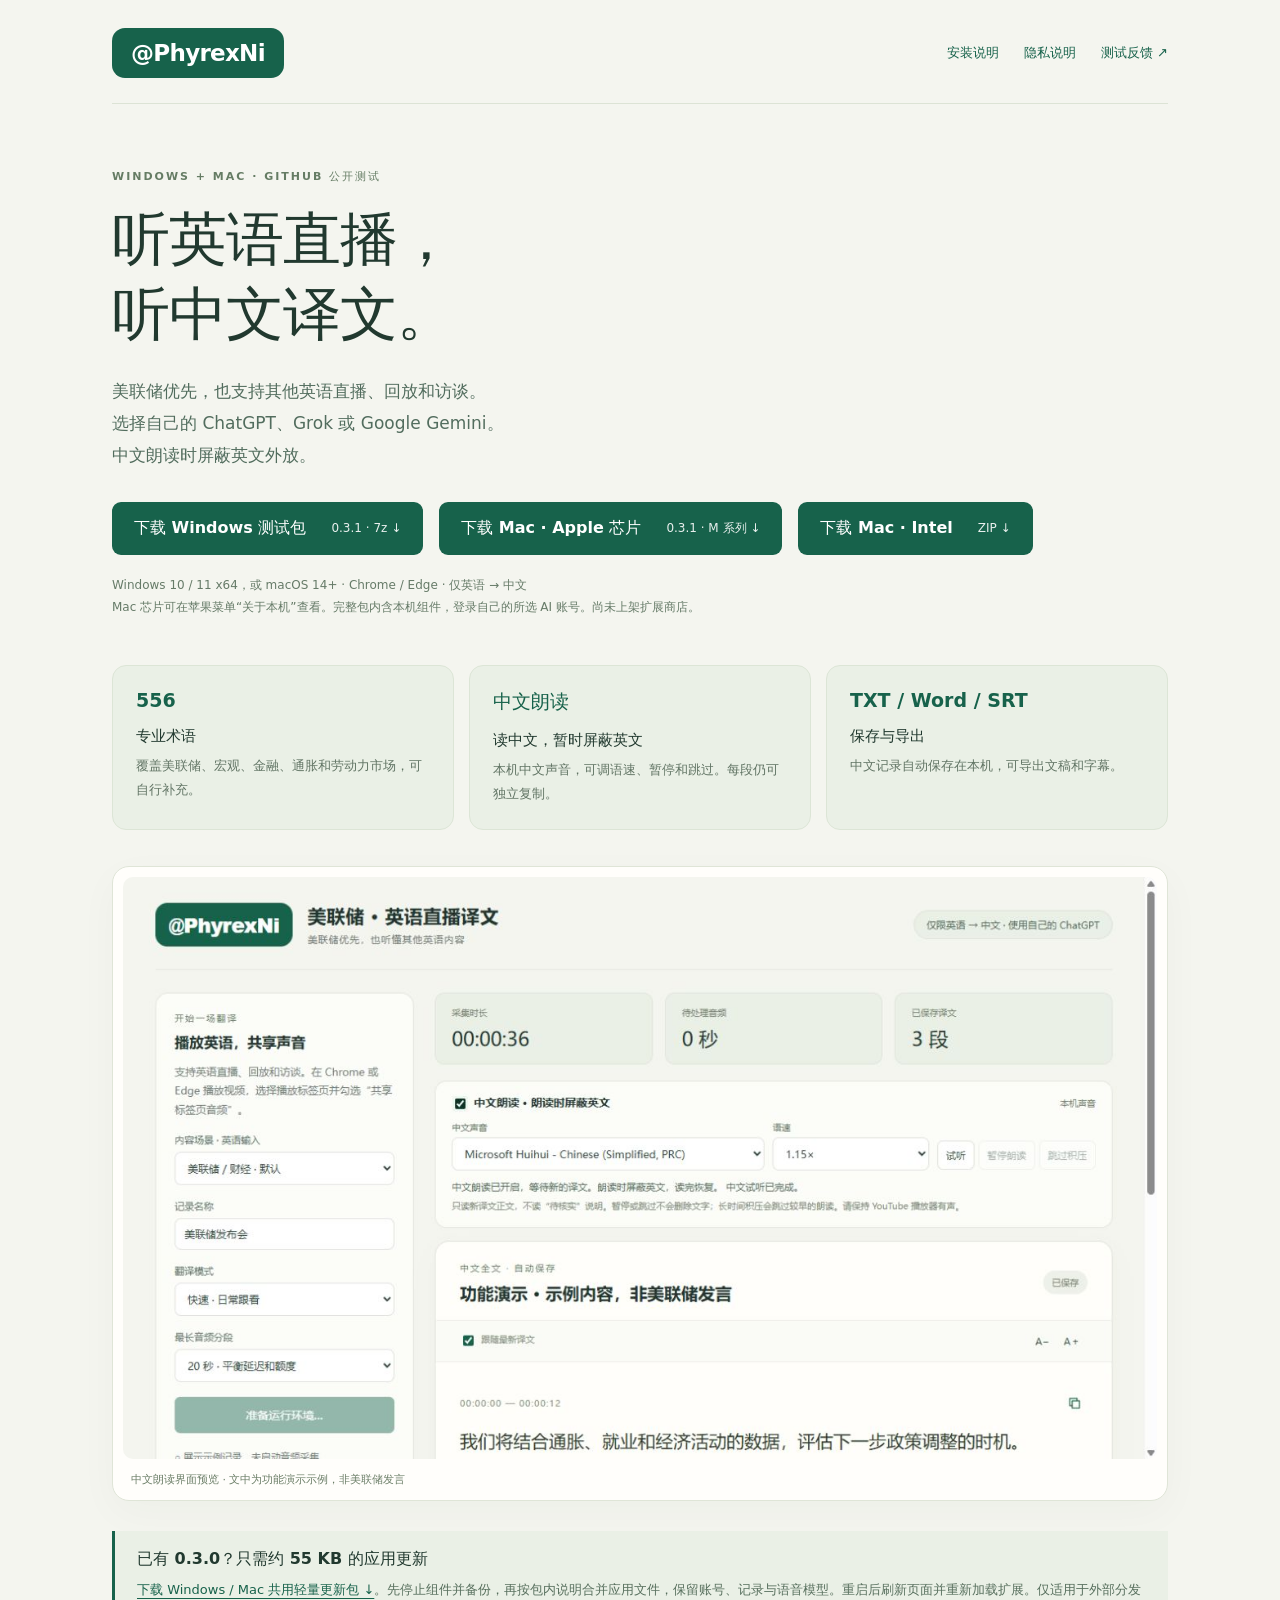
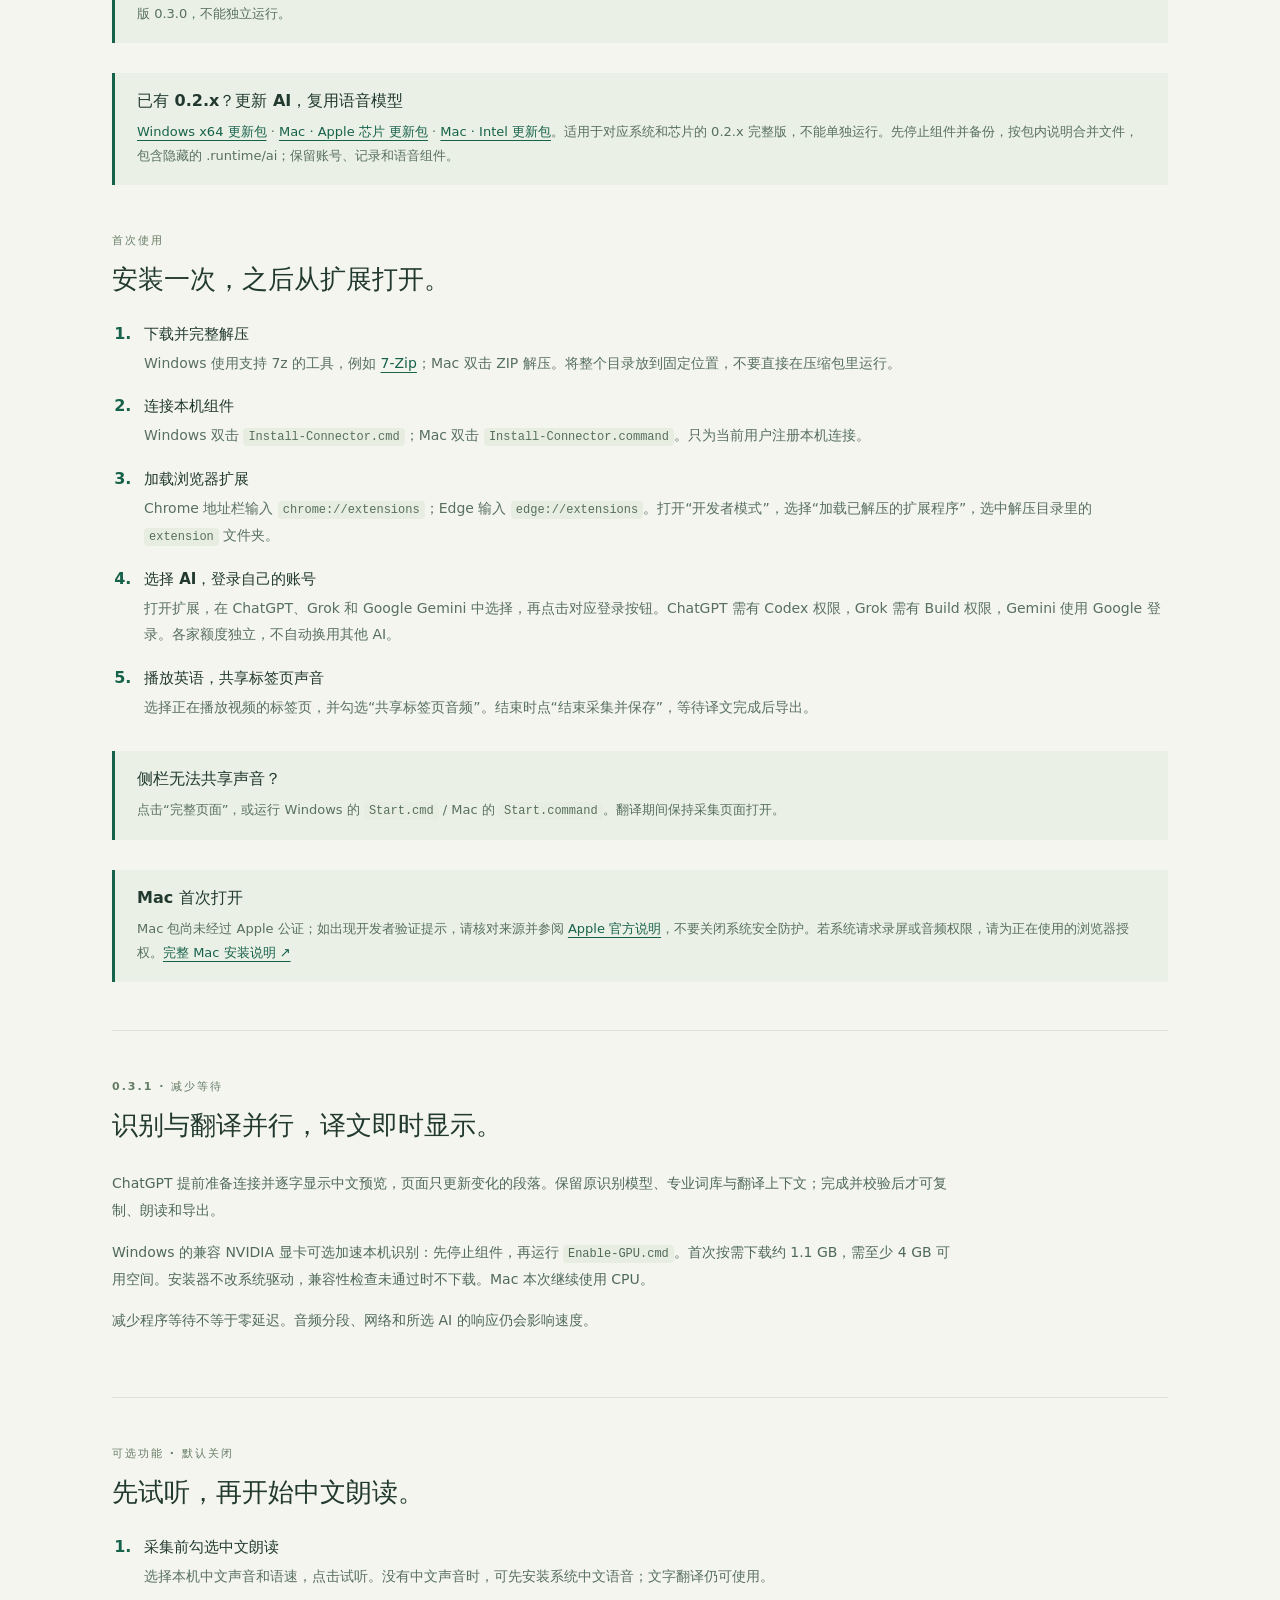
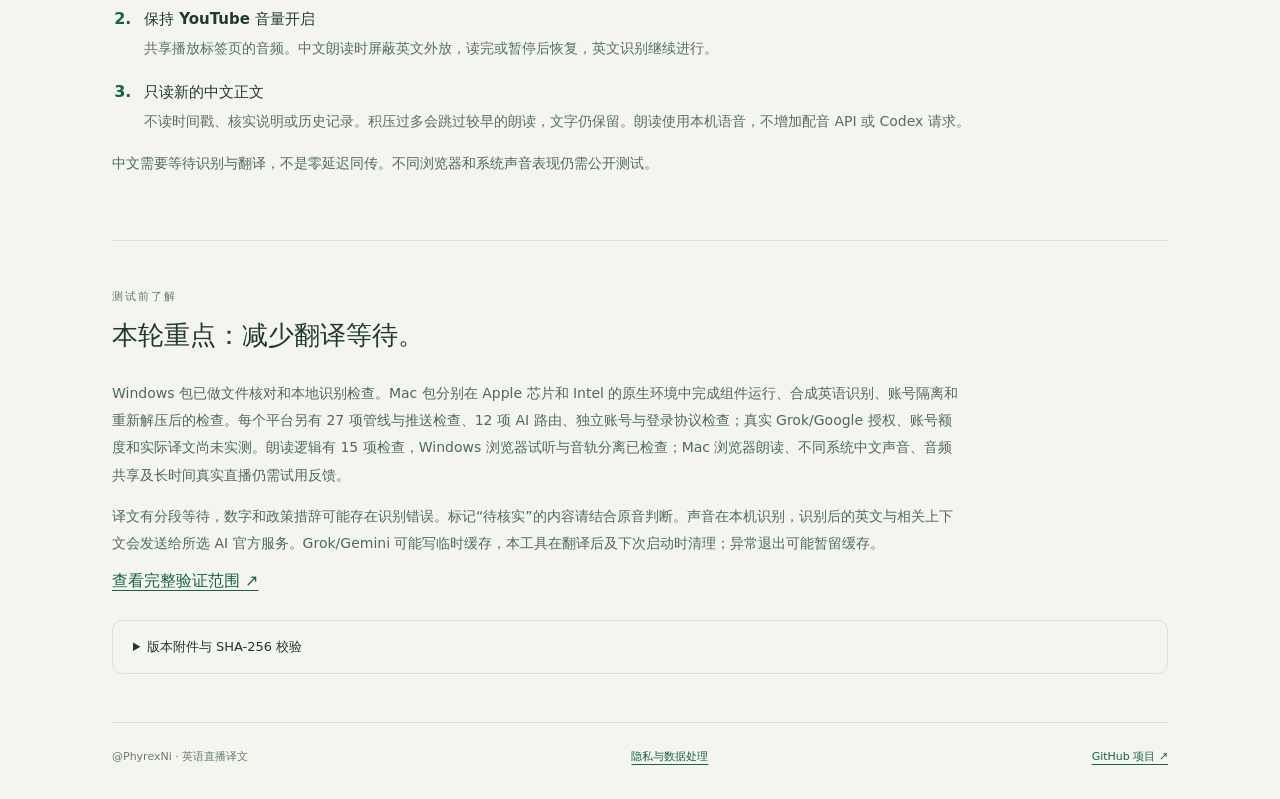
==== commit c62db08b: "Point downloads and verification docs to tested 0.3.1 public release" ====
--- a/docs/index.html
+++ b/docs/index.html
@@ -3,12 +3,14 @@
 <head><meta charset="utf-8"><meta name="viewport" content="width=device-width,initial-scale=1"><meta name="description" content="@PhyrexNi 美联储英语直播译文公开测试版：英语视频转中文，专业术语、中文朗读、逐段复制与文本导出。"><title>@PhyrexNi · 英语直播译文下载</title><link rel="stylesheet" href="style.css"><link rel="icon" href="mark.svg" type="image/svg+xml"></head>
 <body><main>
 <header><a class="wordmark" href="./">@PhyrexNi</a><nav aria-label="导航"><a href="#install">安装说明</a><a href="privacy.html">隐私说明</a><a href="https://github.com/nisen0808-web/phyrex-english-translator/issues">测试反馈 ↗</a></nav></header>
-<section class="hero"><div class="eyebrow">WINDOWS + MAC · GITHUB 公开测试</div><h1>听英语直播，<br>听中文译文。</h1><p class="lead">美联储优先，也支持其他英语直播、回放和访谈。<br>选择自己的 ChatGPT、Grok 或 Google Gemini。<br>中文朗读时屏蔽英文外放。</p><div class="actions"><a class="primary" href="https://github.com/nisen0808-web/phyrex-english-translator/releases/download/v0.3.0-beta/Fed-English-Translator-0.3.0-beta-Windows-x64-Compact.7z">下载 Windows 测试包 <span>0.3.0 · 7z ↓</span></a><a class="primary" href="https://github.com/nisen0808-web/phyrex-english-translator/releases/download/v0.3.0-beta/Fed-English-Translator-0.3.0-beta-macOS-arm64.zip">下载 Mac · Apple 芯片 <span>0.3.0 · M 系列 ↓</span></a><a class="primary" href="https://github.com/nisen0808-web/phyrex-english-translator/releases/download/v0.3.0-beta/Fed-English-Translator-0.3.0-beta-macOS-x86_64.zip">下载 Mac · Intel <span>ZIP ↓</span></a></div><p class="requirements">Windows 10 / 11 x64，或 macOS 14+ · Chrome / Edge · 仅英语 → 中文<br>Mac 芯片可在苹果菜单“关于本机”查看。完整包内含本机组件，登录自己的所选 AI 账号。尚未上架扩展商店。</p></section>
+<section class="hero"><div class="eyebrow">WINDOWS + MAC · GITHUB 公开测试</div><h1>听英语直播，<br>听中文译文。</h1><p class="lead">美联储优先，也支持其他英语直播、回放和访谈。<br>选择自己的 ChatGPT、Grok 或 Google Gemini。<br>中文朗读时屏蔽英文外放。</p><div class="actions"><a class="primary" href="https://github.com/nisen0808-web/phyrex-english-translator/releases/download/v0.3.1-beta/Fed-English-Translator-0.3.1-beta-Windows-x64-Compact.7z">下载 Windows 测试包 <span>0.3.1 · 7z ↓</span></a><a class="primary" href="https://github.com/nisen0808-web/phyrex-english-translator/releases/download/v0.3.1-beta/Fed-English-Translator-0.3.1-beta-macOS-arm64.zip">下载 Mac · Apple 芯片 <span>0.3.1 · M 系列 ↓</span></a><a class="primary" href="https://github.com/nisen0808-web/phyrex-english-translator/releases/download/v0.3.1-beta/Fed-English-Translator-0.3.1-beta-macOS-x86_64.zip">下载 Mac · Intel <span>ZIP ↓</span></a></div><p class="requirements">Windows 10 / 11 x64，或 macOS 14+ · Chrome / Edge · 仅英语 → 中文<br>Mac 芯片可在苹果菜单“关于本机”查看。完整包内含本机组件，登录自己的所选 AI 账号。尚未上架扩展商店。</p></section>
 <section class="features" aria-label="主要功能"><article><b>556</b><h2>专业术语</h2><p>覆盖美联储、宏观、金融、通胀和劳动力市场，可自行补充。</p></article><article><b>中文朗读</b><h2>读中文，暂时屏蔽英文</h2><p>本机中文声音，可调语速、暂停和跳过。每段仍可独立复制。</p></article><article><b>TXT / Word / SRT</b><h2>保存与导出</h2><p>中文记录自动保存在本机，可导出文稿和字幕。</p></article></section>
 <figure><img src="preview.png" alt="中文朗读功能演示：选择本机中文声音、语速、试听，右侧显示示例译文" width="1265" height="712"><figcaption>中文朗读界面预览 · 文中为功能演示示例，非美联储发言</figcaption></figure>
-<aside class="tip"><strong>已经安装旧版？更新 AI，复用语音模型</strong><p><a href="https://github.com/nisen0808-web/phyrex-english-translator/releases/download/v0.3.0-beta/PhyrexNi-AI-0.3.0-Windows-x64-Update.zip">Windows x64 更新包</a> · <a href="https://github.com/nisen0808-web/phyrex-english-translator/releases/download/v0.3.0-beta/PhyrexNi-AI-0.3.0-macOS-arm64-Update.zip">Mac · Apple 芯片 更新包</a> · <a href="https://github.com/nisen0808-web/phyrex-english-translator/releases/download/v0.3.0-beta/PhyrexNi-AI-0.3.0-macOS-x86_64-Update.zip">Mac · Intel 更新包</a>。适用于对应系统和芯片的 0.2.x 完整版，不能单独运行。先停止组件并备份，按包内说明合并文件，包含隐藏的 .runtime/ai；保留账号、记录和语音组件。</p></aside>
+<aside class="tip"><strong>已有 0.3.0？只需约 55 KB 的应用更新</strong><p><a href="https://github.com/nisen0808-web/phyrex-english-translator/releases/download/v0.3.1-beta/PhyrexNi-0.3.1-Windows-Mac-App-Update.zip">下载 Windows / Mac 共用轻量更新包 ↓</a>。先停止组件并备份，再按包内说明合并应用文件，保留账号、记录与语音模型。重启后刷新页面并重新加载扩展。仅适用于外部分发版 0.3.0，不能独立运行。</p></aside>
+<aside class="tip"><strong>已有 0.2.x？更新 AI，复用语音模型</strong><p><a href="https://github.com/nisen0808-web/phyrex-english-translator/releases/download/v0.3.1-beta/PhyrexNi-AI-0.3.1-Windows-x64-Update.zip">Windows x64 更新包</a> · <a href="https://github.com/nisen0808-web/phyrex-english-translator/releases/download/v0.3.1-beta/PhyrexNi-AI-0.3.1-macOS-arm64-Update.zip">Mac · Apple 芯片 更新包</a> · <a href="https://github.com/nisen0808-web/phyrex-english-translator/releases/download/v0.3.1-beta/PhyrexNi-AI-0.3.1-macOS-x86_64-Update.zip">Mac · Intel 更新包</a>。适用于对应系统和芯片的 0.2.x 完整版，不能单独运行。先停止组件并备份，按包内说明合并文件，包含隐藏的 .runtime/ai；保留账号、记录和语音组件。</p></aside>
 <section id="install" class="section"><div class="eyebrow">首次使用</div><h2>安装一次，之后从扩展打开。</h2><ol class="steps"><li><strong>下载并完整解压</strong><p>Windows 使用支持 7z 的工具，例如 <a href="https://www.7-zip.org/">7-Zip</a>；Mac 双击 ZIP 解压。将整个目录放到固定位置，不要直接在压缩包里运行。</p></li><li><strong>连接本机组件</strong><p>Windows 双击 <code>Install-Connector.cmd</code>；Mac 双击 <code>Install-Connector.command</code>。只为当前用户注册本机连接。</p></li><li><strong>加载浏览器扩展</strong><p>Chrome 地址栏输入 <code>chrome://extensions</code>；Edge 输入 <code>edge://extensions</code>。打开“开发者模式”，选择“加载已解压的扩展程序”，选中解压目录里的 <code>extension</code> 文件夹。</p></li><li><strong>选择 AI，登录自己的账号</strong><p>打开扩展，在 ChatGPT、Grok 和 Google Gemini 中选择，再点击对应登录按钮。ChatGPT 需有 Codex 权限，Grok 需有 Build 权限，Gemini 使用 Google 登录。各家额度独立，不自动换用其他 AI。</p></li><li><strong>播放英语，共享标签页声音</strong><p>选择正在播放视频的标签页，并勾选“共享标签页音频”。结束时点“结束采集并保存”，等待译文完成后导出。</p></li></ol><aside class="tip"><strong>侧栏无法共享声音？</strong><p>点击“完整页面”，或运行 Windows 的 <code>Start.cmd</code> / Mac 的 <code>Start.command</code>。翻译期间保持采集页面打开。</p></aside><aside class="tip"><strong>Mac 首次打开</strong><p>Mac 包尚未经过 Apple 公证；如出现开发者验证提示，请核对来源并参阅 <a href="https://support.apple.com/102445">Apple 官方说明</a>，不要关闭系统安全防护。若系统请求录屏或音频权限，请为正在使用的浏览器授权。<a href="https://github.com/nisen0808-web/phyrex-english-translator/blob/main/mac/app/先读我-Mac.md">完整 Mac 安装说明 ↗</a></p></aside></section>
+<section class="section"><div class="eyebrow">0.3.1 · 减少等待</div><h2>识别与翻译并行，译文即时显示。</h2><p>ChatGPT 提前准备连接并逐字显示中文预览，页面只更新变化的段落。保留原识别模型、专业词库与翻译上下文；完成并校验后才可复制、朗读和导出。</p><p>Windows 的兼容 NVIDIA 显卡可选加速本机识别：先停止组件，再运行 <code>Enable-GPU.cmd</code>。首次按需下载约 1.1 GB，需至少 4 GB 可用空间。安装器不改系统驱动，兼容性检查未通过时不下载。Mac 本次继续使用 CPU。</p><p>减少程序等待不等于零延迟。音频分段、网络和所选 AI 的响应仍会影响速度。</p></section>
 <section class="section"><div class="eyebrow">可选功能 · 默认关闭</div><h2>先试听，再开始中文朗读。</h2><ol class="steps"><li><strong>采集前勾选中文朗读</strong><p>选择本机中文声音和语速，点击试听。没有中文声音时，可先安装系统中文语音；文字翻译仍可使用。</p></li><li><strong>保持 YouTube 音量开启</strong><p>共享播放标签页的音频。中文朗读时屏蔽英文外放，读完或暂停后恢复，英文识别继续进行。</p></li><li><strong>只读新的中文正文</strong><p>不读时间戳、核实说明或历史记录。积压过多会跳过较早的朗读，文字仍保留。朗读使用本机语音，不增加配音 API 或 Codex 请求。</p></li></ol><p>中文需要等待识别与翻译，不是零延迟同传。不同浏览器和系统声音表现仍需公开测试。</p></section>
-<section class="section"><div class="eyebrow">测试前了解</div><h2>本轮重点：三种 AI 与直播衔接。</h2><p>Windows 包已做文件核对和本地识别检查。Mac 包分别在 Apple 芯片和 Intel 的原生环境中完成组件运行、合成英语识别、账号隔离和重新解压后的检查。新增 12 项 AI 路由、独立账号与登录协议检查；真实 Grok/Google 授权、账号额度和实际译文尚未实测。朗读逻辑有 13 项检查，Windows 浏览器试听与音轨分离已检查；Mac 浏览器朗读、不同系统中文声音、音频共享及长时间真实直播仍需试用反馈。</p><p>译文有分段等待，数字和政策措辞可能存在识别错误。标记“待核实”的内容请结合原音判断。声音在本机识别，识别后的英文与相关上下文会发送给所选 AI 官方服务。Grok/Gemini 可能写临时缓存，本工具在翻译后及下次启动时清理；异常退出可能暂留缓存。</p><a href="https://github.com/nisen0808-web/phyrex-english-translator/blob/main/VERIFICATION.md">查看完整验证范围 ↗</a><details><summary>版本附件与 SHA-256 校验</summary><p><a href="https://github.com/nisen0808-web/phyrex-english-translator/releases/tag/v0.3.0-beta">0.3.0-beta 全部下载、检查结果与 SHA-256</a>。请下载完整测试包；已有旧版可选对应的三 AI 更新包。Source code 不包含运行组件与语音模型。旧版本仍保留在 Releases 中。</p></details></section>
+<section class="section"><div class="eyebrow">测试前了解</div><h2>本轮重点：减少翻译等待。</h2><p>Windows 包已做文件核对和本地识别检查。Mac 包分别在 Apple 芯片和 Intel 的原生环境中完成组件运行、合成英语识别、账号隔离和重新解压后的检查。每个平台另有 27 项管线与推送检查、12 项 AI 路由、独立账号与登录协议检查；真实 Grok/Google 授权、账号额度和实际译文尚未实测。朗读逻辑有 15 项检查，Windows 浏览器试听与音轨分离已检查；Mac 浏览器朗读、不同系统中文声音、音频共享及长时间真实直播仍需试用反馈。</p><p>译文有分段等待，数字和政策措辞可能存在识别错误。标记“待核实”的内容请结合原音判断。声音在本机识别，识别后的英文与相关上下文会发送给所选 AI 官方服务。Grok/Gemini 可能写临时缓存，本工具在翻译后及下次启动时清理；异常退出可能暂留缓存。</p><a href="https://github.com/nisen0808-web/phyrex-english-translator/blob/main/VERIFICATION.md">查看完整验证范围 ↗</a><details><summary>版本附件与 SHA-256 校验</summary><p><a href="https://github.com/nisen0808-web/phyrex-english-translator/releases/tag/v0.3.1-beta">0.3.1-beta 全部下载、检查结果与 SHA-256</a>。请下载完整测试包；已有旧版可选对应的三 AI 更新包。Source code 不包含运行组件与语音模型。旧版本仍保留在 Releases 中。</p></details></section>
 <footer><span>@PhyrexNi · 英语直播译文</span><a href="privacy.html">隐私与数据处理</a><a href="https://github.com/nisen0808-web/phyrex-english-translator">GitHub 项目 ↗</a></footer>
 </main></body></html>
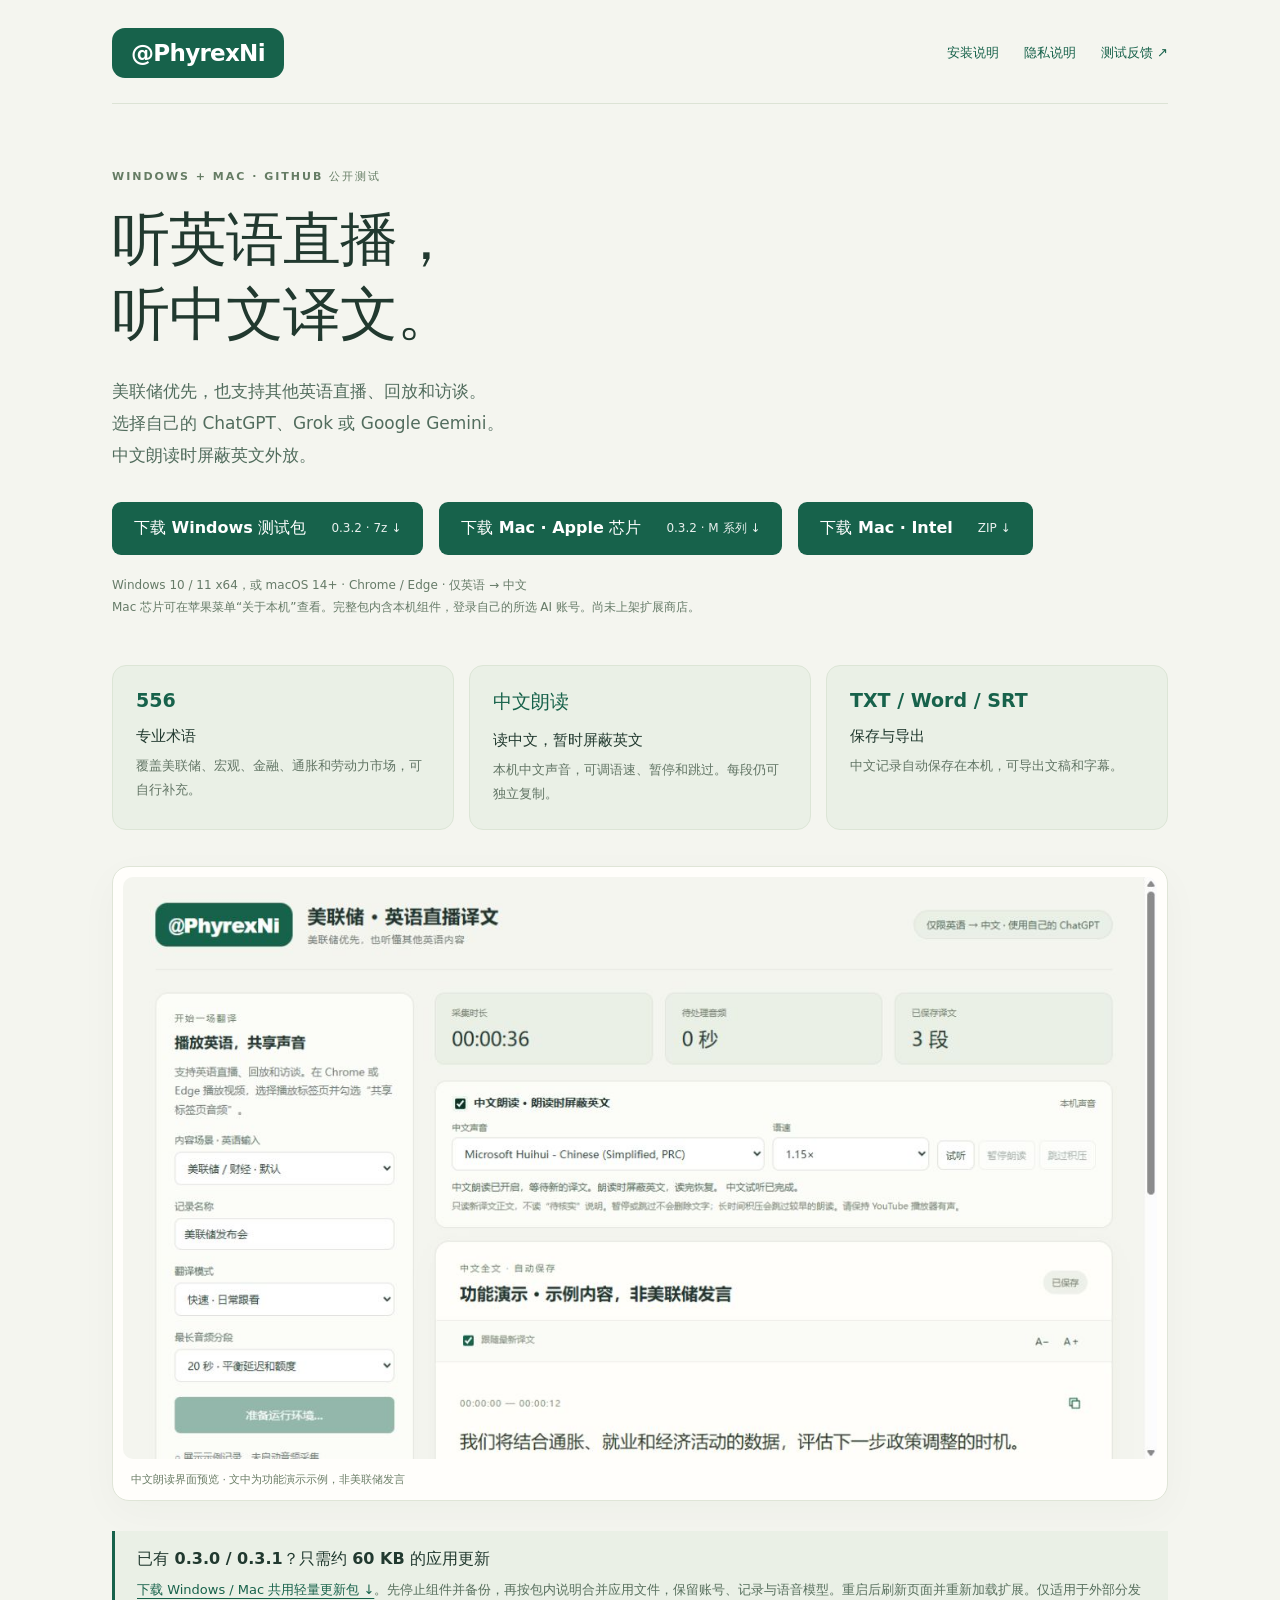
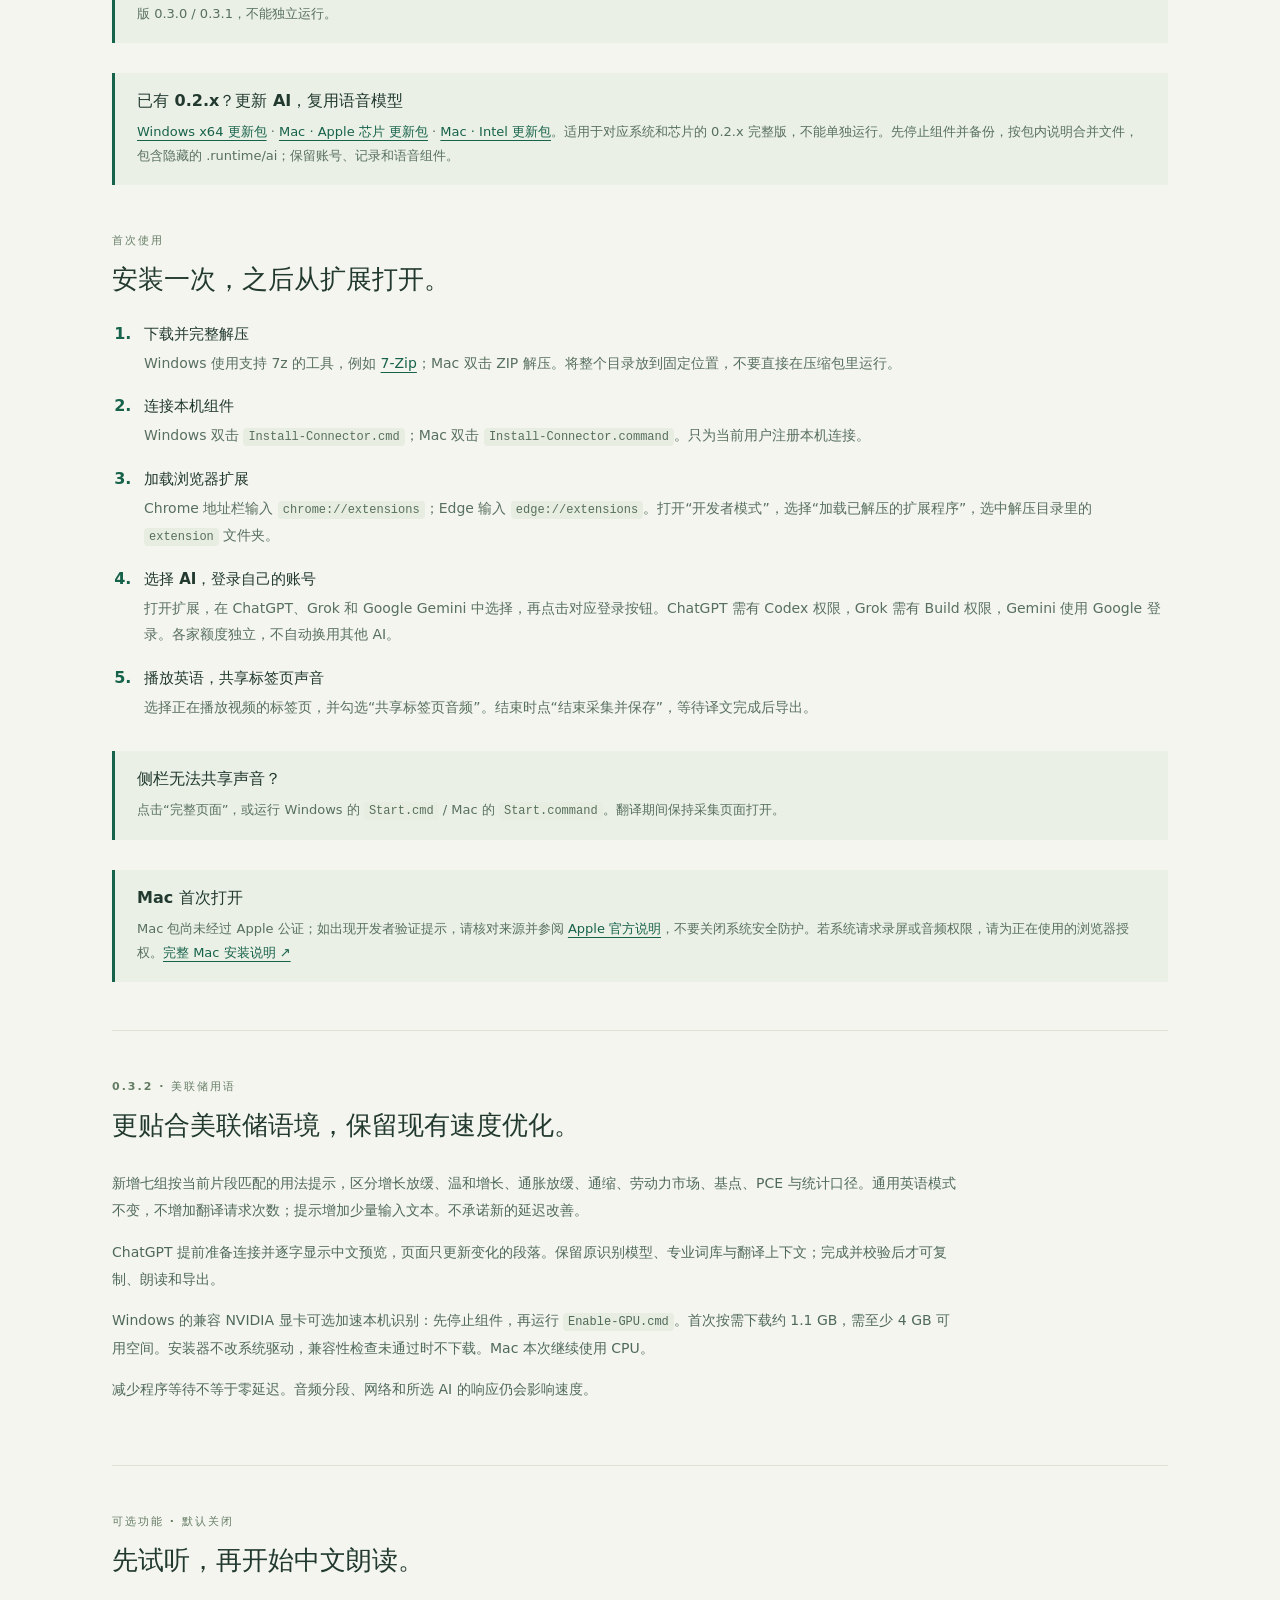
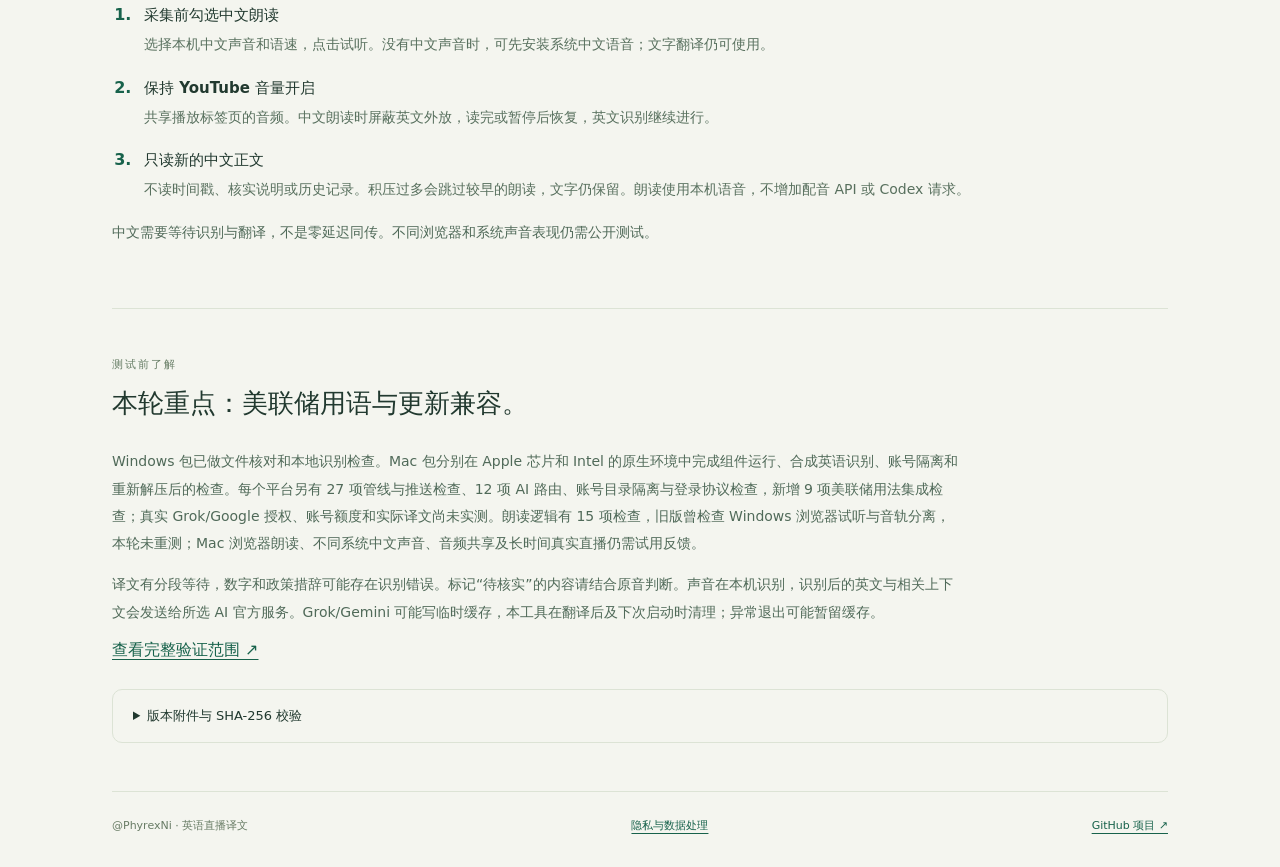
==== commit a782b2b0: "Point public downloads to verified 0.3.2 Fed wording beta Link the tested Windows and Mac packages a" ====
--- a/docs/index.html
+++ b/docs/index.html
@@ -3,14 +3,14 @@
 <head><meta charset="utf-8"><meta name="viewport" content="width=device-width,initial-scale=1"><meta name="description" content="@PhyrexNi 美联储英语直播译文公开测试版：英语视频转中文，专业术语、中文朗读、逐段复制与文本导出。"><title>@PhyrexNi · 英语直播译文下载</title><link rel="stylesheet" href="style.css"><link rel="icon" href="mark.svg" type="image/svg+xml"></head>
 <body><main>
 <header><a class="wordmark" href="./">@PhyrexNi</a><nav aria-label="导航"><a href="#install">安装说明</a><a href="privacy.html">隐私说明</a><a href="https://github.com/nisen0808-web/phyrex-english-translator/issues">测试反馈 ↗</a></nav></header>
-<section class="hero"><div class="eyebrow">WINDOWS + MAC · GITHUB 公开测试</div><h1>听英语直播，<br>听中文译文。</h1><p class="lead">美联储优先，也支持其他英语直播、回放和访谈。<br>选择自己的 ChatGPT、Grok 或 Google Gemini。<br>中文朗读时屏蔽英文外放。</p><div class="actions"><a class="primary" href="https://github.com/nisen0808-web/phyrex-english-translator/releases/download/v0.3.1-beta/Fed-English-Translator-0.3.1-beta-Windows-x64-Compact.7z">下载 Windows 测试包 <span>0.3.1 · 7z ↓</span></a><a class="primary" href="https://github.com/nisen0808-web/phyrex-english-translator/releases/download/v0.3.1-beta/Fed-English-Translator-0.3.1-beta-macOS-arm64.zip">下载 Mac · Apple 芯片 <span>0.3.1 · M 系列 ↓</span></a><a class="primary" href="https://github.com/nisen0808-web/phyrex-english-translator/releases/download/v0.3.1-beta/Fed-English-Translator-0.3.1-beta-macOS-x86_64.zip">下载 Mac · Intel <span>ZIP ↓</span></a></div><p class="requirements">Windows 10 / 11 x64，或 macOS 14+ · Chrome / Edge · 仅英语 → 中文<br>Mac 芯片可在苹果菜单“关于本机”查看。完整包内含本机组件，登录自己的所选 AI 账号。尚未上架扩展商店。</p></section>
+<section class="hero"><div class="eyebrow">WINDOWS + MAC · GITHUB 公开测试</div><h1>听英语直播，<br>听中文译文。</h1><p class="lead">美联储优先，也支持其他英语直播、回放和访谈。<br>选择自己的 ChatGPT、Grok 或 Google Gemini。<br>中文朗读时屏蔽英文外放。</p><div class="actions"><a class="primary" href="https://github.com/nisen0808-web/phyrex-english-translator/releases/download/v0.3.2-beta/Fed-English-Translator-0.3.2-beta-Windows-x64-Compact.7z">下载 Windows 测试包 <span>0.3.2 · 7z ↓</span></a><a class="primary" href="https://github.com/nisen0808-web/phyrex-english-translator/releases/download/v0.3.2-beta/Fed-English-Translator-0.3.2-beta-macOS-arm64.zip">下载 Mac · Apple 芯片 <span>0.3.2 · M 系列 ↓</span></a><a class="primary" href="https://github.com/nisen0808-web/phyrex-english-translator/releases/download/v0.3.2-beta/Fed-English-Translator-0.3.2-beta-macOS-x86_64.zip">下载 Mac · Intel <span>ZIP ↓</span></a></div><p class="requirements">Windows 10 / 11 x64，或 macOS 14+ · Chrome / Edge · 仅英语 → 中文<br>Mac 芯片可在苹果菜单“关于本机”查看。完整包内含本机组件，登录自己的所选 AI 账号。尚未上架扩展商店。</p></section>
 <section class="features" aria-label="主要功能"><article><b>556</b><h2>专业术语</h2><p>覆盖美联储、宏观、金融、通胀和劳动力市场，可自行补充。</p></article><article><b>中文朗读</b><h2>读中文，暂时屏蔽英文</h2><p>本机中文声音，可调语速、暂停和跳过。每段仍可独立复制。</p></article><article><b>TXT / Word / SRT</b><h2>保存与导出</h2><p>中文记录自动保存在本机，可导出文稿和字幕。</p></article></section>
 <figure><img src="preview.png" alt="中文朗读功能演示：选择本机中文声音、语速、试听，右侧显示示例译文" width="1265" height="712"><figcaption>中文朗读界面预览 · 文中为功能演示示例，非美联储发言</figcaption></figure>
-<aside class="tip"><strong>已有 0.3.0？只需约 55 KB 的应用更新</strong><p><a href="https://github.com/nisen0808-web/phyrex-english-translator/releases/download/v0.3.1-beta/PhyrexNi-0.3.1-Windows-Mac-App-Update.zip">下载 Windows / Mac 共用轻量更新包 ↓</a>。先停止组件并备份，再按包内说明合并应用文件，保留账号、记录与语音模型。重启后刷新页面并重新加载扩展。仅适用于外部分发版 0.3.0，不能独立运行。</p></aside>
-<aside class="tip"><strong>已有 0.2.x？更新 AI，复用语音模型</strong><p><a href="https://github.com/nisen0808-web/phyrex-english-translator/releases/download/v0.3.1-beta/PhyrexNi-AI-0.3.1-Windows-x64-Update.zip">Windows x64 更新包</a> · <a href="https://github.com/nisen0808-web/phyrex-english-translator/releases/download/v0.3.1-beta/PhyrexNi-AI-0.3.1-macOS-arm64-Update.zip">Mac · Apple 芯片 更新包</a> · <a href="https://github.com/nisen0808-web/phyrex-english-translator/releases/download/v0.3.1-beta/PhyrexNi-AI-0.3.1-macOS-x86_64-Update.zip">Mac · Intel 更新包</a>。适用于对应系统和芯片的 0.2.x 完整版，不能单独运行。先停止组件并备份，按包内说明合并文件，包含隐藏的 .runtime/ai；保留账号、记录和语音组件。</p></aside>
+<aside class="tip"><strong>已有 0.3.0 / 0.3.1？只需约 60 KB 的应用更新</strong><p><a href="https://github.com/nisen0808-web/phyrex-english-translator/releases/download/v0.3.2-beta/PhyrexNi-0.3.2-Windows-Mac-App-Update.zip">下载 Windows / Mac 共用轻量更新包 ↓</a>。先停止组件并备份，再按包内说明合并应用文件，保留账号、记录与语音模型。重启后刷新页面并重新加载扩展。仅适用于外部分发版 0.3.0 / 0.3.1，不能独立运行。</p></aside>
+<aside class="tip"><strong>已有 0.2.x？更新 AI，复用语音模型</strong><p><a href="https://github.com/nisen0808-web/phyrex-english-translator/releases/download/v0.3.2-beta/PhyrexNi-AI-0.3.2-Windows-x64-Update.zip">Windows x64 更新包</a> · <a href="https://github.com/nisen0808-web/phyrex-english-translator/releases/download/v0.3.2-beta/PhyrexNi-AI-0.3.2-macOS-arm64-Update.zip">Mac · Apple 芯片 更新包</a> · <a href="https://github.com/nisen0808-web/phyrex-english-translator/releases/download/v0.3.2-beta/PhyrexNi-AI-0.3.2-macOS-x86_64-Update.zip">Mac · Intel 更新包</a>。适用于对应系统和芯片的 0.2.x 完整版，不能单独运行。先停止组件并备份，按包内说明合并文件，包含隐藏的 .runtime/ai；保留账号、记录和语音组件。</p></aside>
 <section id="install" class="section"><div class="eyebrow">首次使用</div><h2>安装一次，之后从扩展打开。</h2><ol class="steps"><li><strong>下载并完整解压</strong><p>Windows 使用支持 7z 的工具，例如 <a href="https://www.7-zip.org/">7-Zip</a>；Mac 双击 ZIP 解压。将整个目录放到固定位置，不要直接在压缩包里运行。</p></li><li><strong>连接本机组件</strong><p>Windows 双击 <code>Install-Connector.cmd</code>；Mac 双击 <code>Install-Connector.command</code>。只为当前用户注册本机连接。</p></li><li><strong>加载浏览器扩展</strong><p>Chrome 地址栏输入 <code>chrome://extensions</code>；Edge 输入 <code>edge://extensions</code>。打开“开发者模式”，选择“加载已解压的扩展程序”，选中解压目录里的 <code>extension</code> 文件夹。</p></li><li><strong>选择 AI，登录自己的账号</strong><p>打开扩展，在 ChatGPT、Grok 和 Google Gemini 中选择，再点击对应登录按钮。ChatGPT 需有 Codex 权限，Grok 需有 Build 权限，Gemini 使用 Google 登录。各家额度独立，不自动换用其他 AI。</p></li><li><strong>播放英语，共享标签页声音</strong><p>选择正在播放视频的标签页，并勾选“共享标签页音频”。结束时点“结束采集并保存”，等待译文完成后导出。</p></li></ol><aside class="tip"><strong>侧栏无法共享声音？</strong><p>点击“完整页面”，或运行 Windows 的 <code>Start.cmd</code> / Mac 的 <code>Start.command</code>。翻译期间保持采集页面打开。</p></aside><aside class="tip"><strong>Mac 首次打开</strong><p>Mac 包尚未经过 Apple 公证；如出现开发者验证提示，请核对来源并参阅 <a href="https://support.apple.com/102445">Apple 官方说明</a>，不要关闭系统安全防护。若系统请求录屏或音频权限，请为正在使用的浏览器授权。<a href="https://github.com/nisen0808-web/phyrex-english-translator/blob/main/mac/app/先读我-Mac.md">完整 Mac 安装说明 ↗</a></p></aside></section>
-<section class="section"><div class="eyebrow">0.3.1 · 减少等待</div><h2>识别与翻译并行，译文即时显示。</h2><p>ChatGPT 提前准备连接并逐字显示中文预览，页面只更新变化的段落。保留原识别模型、专业词库与翻译上下文；完成并校验后才可复制、朗读和导出。</p><p>Windows 的兼容 NVIDIA 显卡可选加速本机识别：先停止组件，再运行 <code>Enable-GPU.cmd</code>。首次按需下载约 1.1 GB，需至少 4 GB 可用空间。安装器不改系统驱动，兼容性检查未通过时不下载。Mac 本次继续使用 CPU。</p><p>减少程序等待不等于零延迟。音频分段、网络和所选 AI 的响应仍会影响速度。</p></section>
+<section class="section"><div class="eyebrow">0.3.2 · 美联储用语</div><h2>更贴合美联储语境，保留现有速度优化。</h2><p>新增七组按当前片段匹配的用法提示，区分增长放缓、温和增长、通胀放缓、通缩、劳动力市场、基点、PCE 与统计口径。通用英语模式不变，不增加翻译请求次数；提示增加少量输入文本。不承诺新的延迟改善。</p><p>ChatGPT 提前准备连接并逐字显示中文预览，页面只更新变化的段落。保留原识别模型、专业词库与翻译上下文；完成并校验后才可复制、朗读和导出。</p><p>Windows 的兼容 NVIDIA 显卡可选加速本机识别：先停止组件，再运行 <code>Enable-GPU.cmd</code>。首次按需下载约 1.1 GB，需至少 4 GB 可用空间。安装器不改系统驱动，兼容性检查未通过时不下载。Mac 本次继续使用 CPU。</p><p>减少程序等待不等于零延迟。音频分段、网络和所选 AI 的响应仍会影响速度。</p></section>
 <section class="section"><div class="eyebrow">可选功能 · 默认关闭</div><h2>先试听，再开始中文朗读。</h2><ol class="steps"><li><strong>采集前勾选中文朗读</strong><p>选择本机中文声音和语速，点击试听。没有中文声音时，可先安装系统中文语音；文字翻译仍可使用。</p></li><li><strong>保持 YouTube 音量开启</strong><p>共享播放标签页的音频。中文朗读时屏蔽英文外放，读完或暂停后恢复，英文识别继续进行。</p></li><li><strong>只读新的中文正文</strong><p>不读时间戳、核实说明或历史记录。积压过多会跳过较早的朗读，文字仍保留。朗读使用本机语音，不增加配音 API 或 Codex 请求。</p></li></ol><p>中文需要等待识别与翻译，不是零延迟同传。不同浏览器和系统声音表现仍需公开测试。</p></section>
-<section class="section"><div class="eyebrow">测试前了解</div><h2>本轮重点：减少翻译等待。</h2><p>Windows 包已做文件核对和本地识别检查。Mac 包分别在 Apple 芯片和 Intel 的原生环境中完成组件运行、合成英语识别、账号隔离和重新解压后的检查。每个平台另有 27 项管线与推送检查、12 项 AI 路由、独立账号与登录协议检查；真实 Grok/Google 授权、账号额度和实际译文尚未实测。朗读逻辑有 15 项检查，Windows 浏览器试听与音轨分离已检查；Mac 浏览器朗读、不同系统中文声音、音频共享及长时间真实直播仍需试用反馈。</p><p>译文有分段等待，数字和政策措辞可能存在识别错误。标记“待核实”的内容请结合原音判断。声音在本机识别，识别后的英文与相关上下文会发送给所选 AI 官方服务。Grok/Gemini 可能写临时缓存，本工具在翻译后及下次启动时清理；异常退出可能暂留缓存。</p><a href="https://github.com/nisen0808-web/phyrex-english-translator/blob/main/VERIFICATION.md">查看完整验证范围 ↗</a><details><summary>版本附件与 SHA-256 校验</summary><p><a href="https://github.com/nisen0808-web/phyrex-english-translator/releases/tag/v0.3.1-beta">0.3.1-beta 全部下载、检查结果与 SHA-256</a>。请下载完整测试包；已有旧版可选对应的三 AI 更新包。Source code 不包含运行组件与语音模型。旧版本仍保留在 Releases 中。</p></details></section>
+<section class="section"><div class="eyebrow">测试前了解</div><h2>本轮重点：美联储用语与更新兼容。</h2><p>Windows 包已做文件核对和本地识别检查。Mac 包分别在 Apple 芯片和 Intel 的原生环境中完成组件运行、合成英语识别、账号隔离和重新解压后的检查。每个平台另有 27 项管线与推送检查、12 项 AI 路由、账号目录隔离与登录协议检查，新增 9 项美联储用法集成检查；真实 Grok/Google 授权、账号额度和实际译文尚未实测。朗读逻辑有 15 项检查，旧版曾检查 Windows 浏览器试听与音轨分离，本轮未重测；Mac 浏览器朗读、不同系统中文声音、音频共享及长时间真实直播仍需试用反馈。</p><p>译文有分段等待，数字和政策措辞可能存在识别错误。标记“待核实”的内容请结合原音判断。声音在本机识别，识别后的英文与相关上下文会发送给所选 AI 官方服务。Grok/Gemini 可能写临时缓存，本工具在翻译后及下次启动时清理；异常退出可能暂留缓存。</p><a href="https://github.com/nisen0808-web/phyrex-english-translator/blob/main/VERIFICATION.md">查看完整验证范围 ↗</a><details><summary>版本附件与 SHA-256 校验</summary><p><a href="https://github.com/nisen0808-web/phyrex-english-translator/releases/tag/v0.3.2-beta">0.3.2-beta 全部下载、检查结果与 SHA-256</a>。请下载完整测试包；已有旧版可选对应的三 AI 更新包。Source code 不包含运行组件与语音模型。旧版本仍保留在 Releases 中。</p></details></section>
 <footer><span>@PhyrexNi · 英语直播译文</span><a href="privacy.html">隐私与数据处理</a><a href="https://github.com/nisen0808-web/phyrex-english-translator">GitHub 项目 ↗</a></footer>
 </main></body></html>
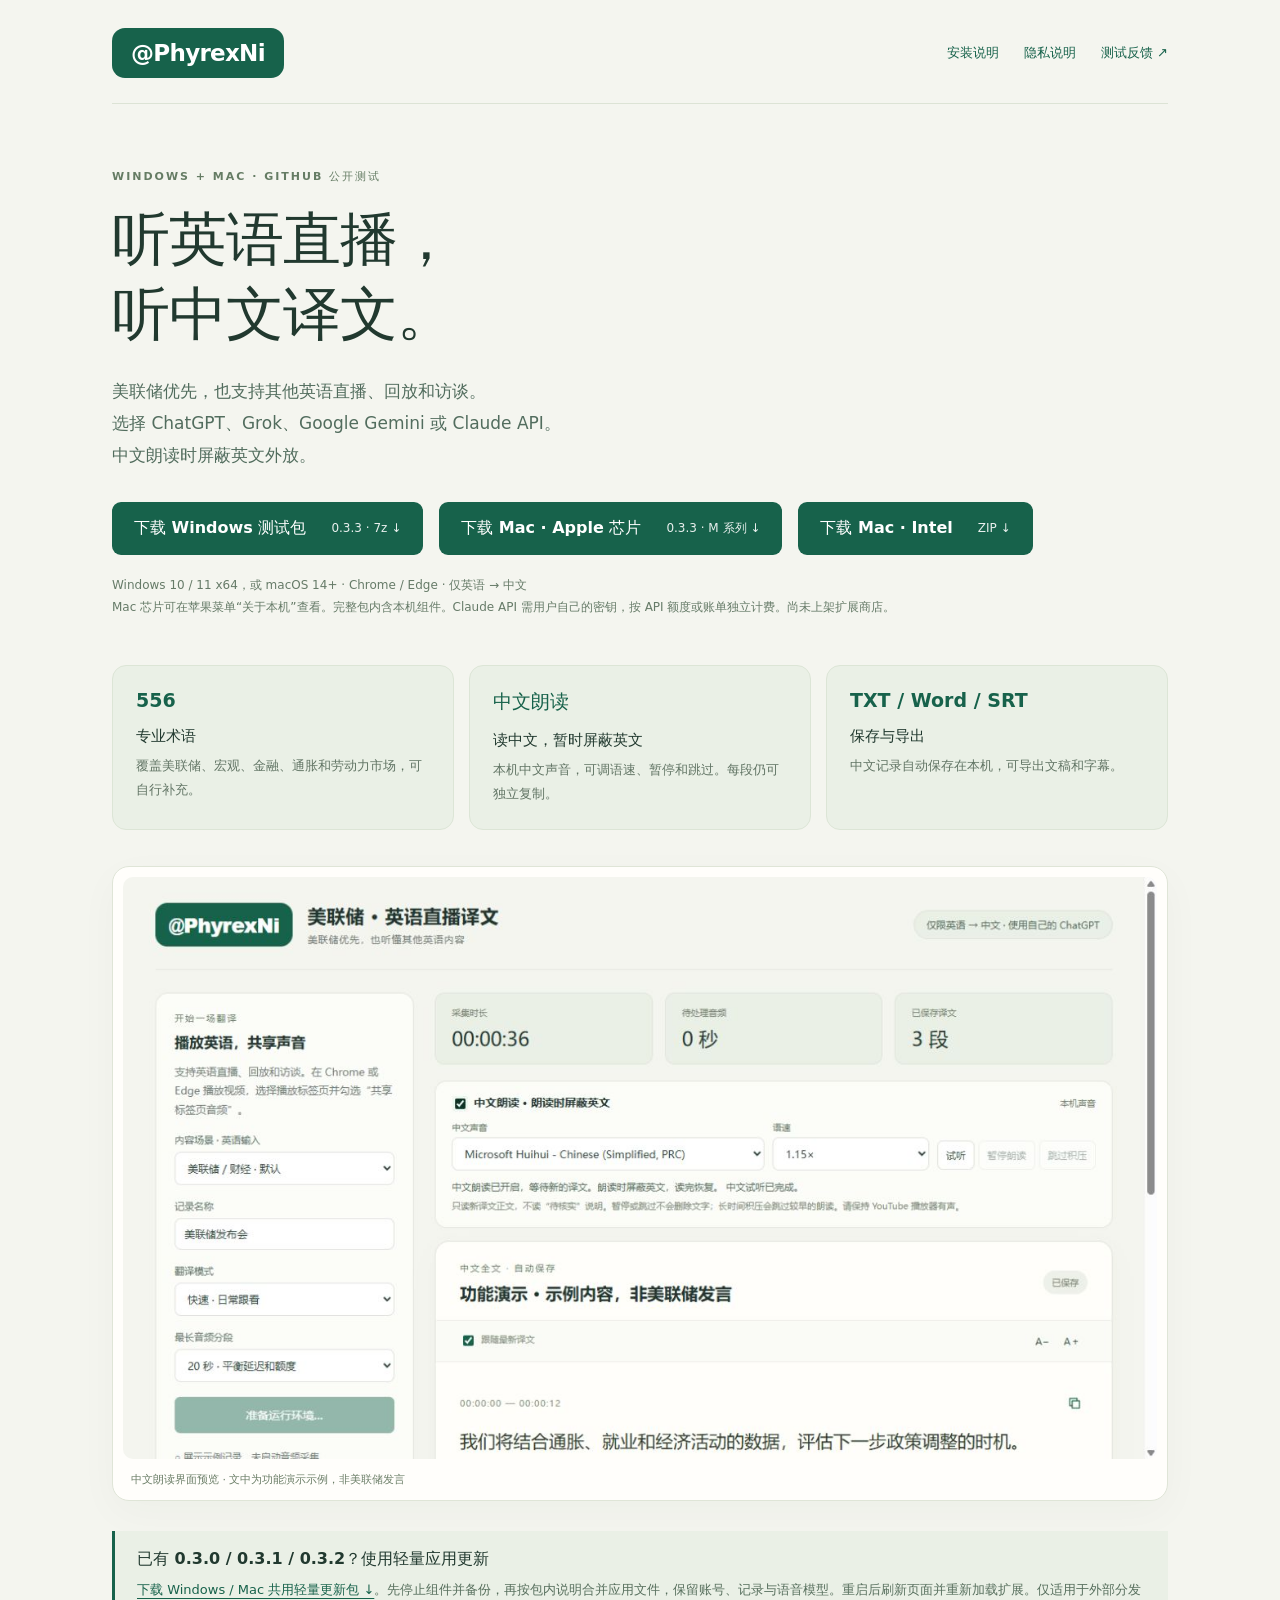
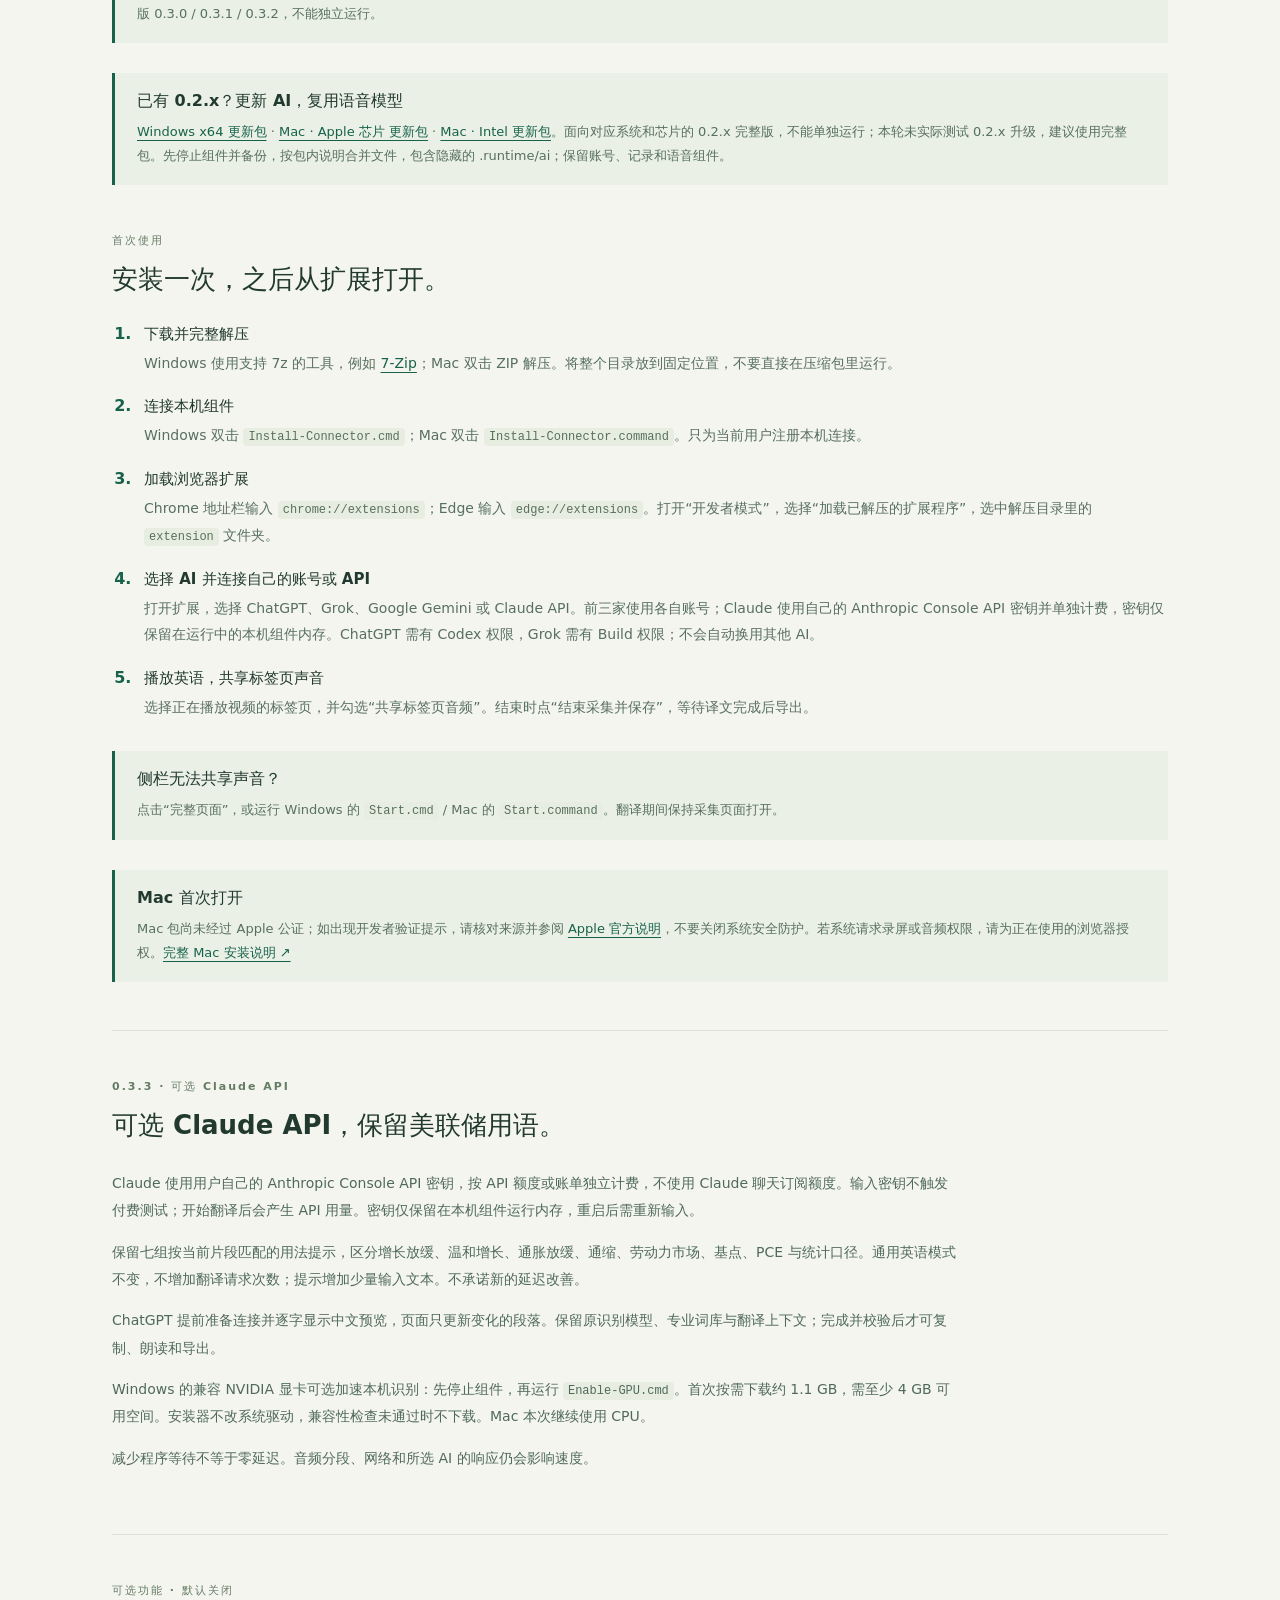
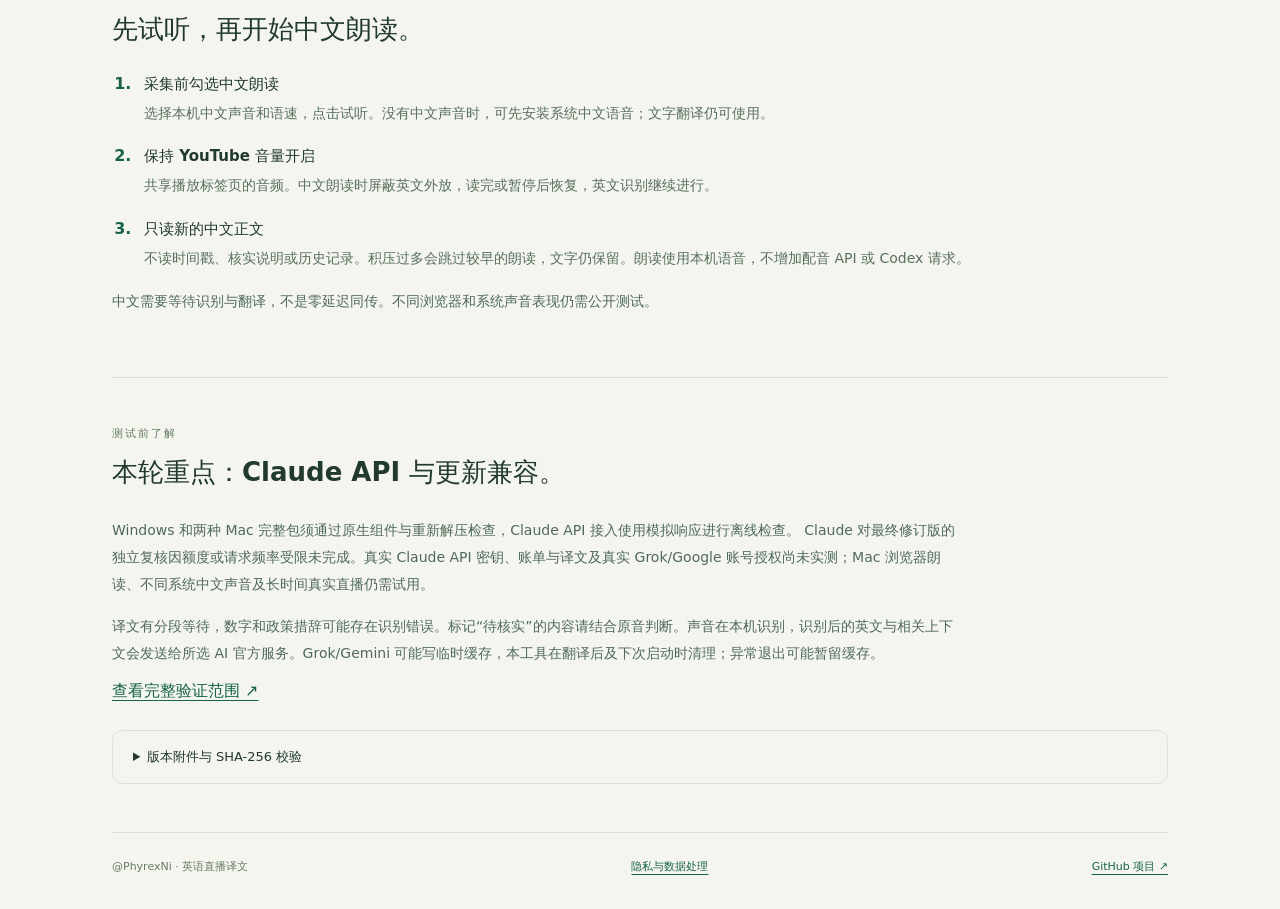
==== commit a9dc7fb8: "Update public download page for Claude API beta" ====
--- a/docs/index.html
+++ b/docs/index.html
@@ -3,14 +3,14 @@
 <head><meta charset="utf-8"><meta name="viewport" content="width=device-width,initial-scale=1"><meta name="description" content="@PhyrexNi 美联储英语直播译文公开测试版：英语视频转中文，专业术语、中文朗读、逐段复制与文本导出。"><title>@PhyrexNi · 英语直播译文下载</title><link rel="stylesheet" href="style.css"><link rel="icon" href="mark.svg" type="image/svg+xml"></head>
 <body><main>
 <header><a class="wordmark" href="./">@PhyrexNi</a><nav aria-label="导航"><a href="#install">安装说明</a><a href="privacy.html">隐私说明</a><a href="https://github.com/nisen0808-web/phyrex-english-translator/issues">测试反馈 ↗</a></nav></header>
-<section class="hero"><div class="eyebrow">WINDOWS + MAC · GITHUB 公开测试</div><h1>听英语直播，<br>听中文译文。</h1><p class="lead">美联储优先，也支持其他英语直播、回放和访谈。<br>选择自己的 ChatGPT、Grok 或 Google Gemini。<br>中文朗读时屏蔽英文外放。</p><div class="actions"><a class="primary" href="https://github.com/nisen0808-web/phyrex-english-translator/releases/download/v0.3.2-beta/Fed-English-Translator-0.3.2-beta-Windows-x64-Compact.7z">下载 Windows 测试包 <span>0.3.2 · 7z ↓</span></a><a class="primary" href="https://github.com/nisen0808-web/phyrex-english-translator/releases/download/v0.3.2-beta/Fed-English-Translator-0.3.2-beta-macOS-arm64.zip">下载 Mac · Apple 芯片 <span>0.3.2 · M 系列 ↓</span></a><a class="primary" href="https://github.com/nisen0808-web/phyrex-english-translator/releases/download/v0.3.2-beta/Fed-English-Translator-0.3.2-beta-macOS-x86_64.zip">下载 Mac · Intel <span>ZIP ↓</span></a></div><p class="requirements">Windows 10 / 11 x64，或 macOS 14+ · Chrome / Edge · 仅英语 → 中文<br>Mac 芯片可在苹果菜单“关于本机”查看。完整包内含本机组件，登录自己的所选 AI 账号。尚未上架扩展商店。</p></section>
+<section class="hero"><div class="eyebrow">WINDOWS + MAC · GITHUB 公开测试</div><h1>听英语直播，<br>听中文译文。</h1><p class="lead">美联储优先，也支持其他英语直播、回放和访谈。<br>选择 ChatGPT、Grok、Google Gemini 或 Claude API。<br>中文朗读时屏蔽英文外放。</p><div class="actions"><a class="primary" href="https://github.com/nisen0808-web/phyrex-english-translator/releases/download/v0.3.3-beta/Fed-English-Translator-0.3.3-beta-Windows-x64-Compact.7z">下载 Windows 测试包 <span>0.3.3 · 7z ↓</span></a><a class="primary" href="https://github.com/nisen0808-web/phyrex-english-translator/releases/download/v0.3.3-beta/Fed-English-Translator-0.3.3-beta-macOS-arm64.zip">下载 Mac · Apple 芯片 <span>0.3.3 · M 系列 ↓</span></a><a class="primary" href="https://github.com/nisen0808-web/phyrex-english-translator/releases/download/v0.3.3-beta/Fed-English-Translator-0.3.3-beta-macOS-x86_64.zip">下载 Mac · Intel <span>ZIP ↓</span></a></div><p class="requirements">Windows 10 / 11 x64，或 macOS 14+ · Chrome / Edge · 仅英语 → 中文<br>Mac 芯片可在苹果菜单“关于本机”查看。完整包内含本机组件。Claude API 需用户自己的密钥，按 API 额度或账单独立计费。尚未上架扩展商店。</p></section>
 <section class="features" aria-label="主要功能"><article><b>556</b><h2>专业术语</h2><p>覆盖美联储、宏观、金融、通胀和劳动力市场，可自行补充。</p></article><article><b>中文朗读</b><h2>读中文，暂时屏蔽英文</h2><p>本机中文声音，可调语速、暂停和跳过。每段仍可独立复制。</p></article><article><b>TXT / Word / SRT</b><h2>保存与导出</h2><p>中文记录自动保存在本机，可导出文稿和字幕。</p></article></section>
 <figure><img src="preview.png" alt="中文朗读功能演示：选择本机中文声音、语速、试听，右侧显示示例译文" width="1265" height="712"><figcaption>中文朗读界面预览 · 文中为功能演示示例，非美联储发言</figcaption></figure>
-<aside class="tip"><strong>已有 0.3.0 / 0.3.1？只需约 60 KB 的应用更新</strong><p><a href="https://github.com/nisen0808-web/phyrex-english-translator/releases/download/v0.3.2-beta/PhyrexNi-0.3.2-Windows-Mac-App-Update.zip">下载 Windows / Mac 共用轻量更新包 ↓</a>。先停止组件并备份，再按包内说明合并应用文件，保留账号、记录与语音模型。重启后刷新页面并重新加载扩展。仅适用于外部分发版 0.3.0 / 0.3.1，不能独立运行。</p></aside>
-<aside class="tip"><strong>已有 0.2.x？更新 AI，复用语音模型</strong><p><a href="https://github.com/nisen0808-web/phyrex-english-translator/releases/download/v0.3.2-beta/PhyrexNi-AI-0.3.2-Windows-x64-Update.zip">Windows x64 更新包</a> · <a href="https://github.com/nisen0808-web/phyrex-english-translator/releases/download/v0.3.2-beta/PhyrexNi-AI-0.3.2-macOS-arm64-Update.zip">Mac · Apple 芯片 更新包</a> · <a href="https://github.com/nisen0808-web/phyrex-english-translator/releases/download/v0.3.2-beta/PhyrexNi-AI-0.3.2-macOS-x86_64-Update.zip">Mac · Intel 更新包</a>。适用于对应系统和芯片的 0.2.x 完整版，不能单独运行。先停止组件并备份，按包内说明合并文件，包含隐藏的 .runtime/ai；保留账号、记录和语音组件。</p></aside>
-<section id="install" class="section"><div class="eyebrow">首次使用</div><h2>安装一次，之后从扩展打开。</h2><ol class="steps"><li><strong>下载并完整解压</strong><p>Windows 使用支持 7z 的工具，例如 <a href="https://www.7-zip.org/">7-Zip</a>；Mac 双击 ZIP 解压。将整个目录放到固定位置，不要直接在压缩包里运行。</p></li><li><strong>连接本机组件</strong><p>Windows 双击 <code>Install-Connector.cmd</code>；Mac 双击 <code>Install-Connector.command</code>。只为当前用户注册本机连接。</p></li><li><strong>加载浏览器扩展</strong><p>Chrome 地址栏输入 <code>chrome://extensions</code>；Edge 输入 <code>edge://extensions</code>。打开“开发者模式”，选择“加载已解压的扩展程序”，选中解压目录里的 <code>extension</code> 文件夹。</p></li><li><strong>选择 AI，登录自己的账号</strong><p>打开扩展，在 ChatGPT、Grok 和 Google Gemini 中选择，再点击对应登录按钮。ChatGPT 需有 Codex 权限，Grok 需有 Build 权限，Gemini 使用 Google 登录。各家额度独立，不自动换用其他 AI。</p></li><li><strong>播放英语，共享标签页声音</strong><p>选择正在播放视频的标签页，并勾选“共享标签页音频”。结束时点“结束采集并保存”，等待译文完成后导出。</p></li></ol><aside class="tip"><strong>侧栏无法共享声音？</strong><p>点击“完整页面”，或运行 Windows 的 <code>Start.cmd</code> / Mac 的 <code>Start.command</code>。翻译期间保持采集页面打开。</p></aside><aside class="tip"><strong>Mac 首次打开</strong><p>Mac 包尚未经过 Apple 公证；如出现开发者验证提示，请核对来源并参阅 <a href="https://support.apple.com/102445">Apple 官方说明</a>，不要关闭系统安全防护。若系统请求录屏或音频权限，请为正在使用的浏览器授权。<a href="https://github.com/nisen0808-web/phyrex-english-translator/blob/main/mac/app/先读我-Mac.md">完整 Mac 安装说明 ↗</a></p></aside></section>
-<section class="section"><div class="eyebrow">0.3.2 · 美联储用语</div><h2>更贴合美联储语境，保留现有速度优化。</h2><p>新增七组按当前片段匹配的用法提示，区分增长放缓、温和增长、通胀放缓、通缩、劳动力市场、基点、PCE 与统计口径。通用英语模式不变，不增加翻译请求次数；提示增加少量输入文本。不承诺新的延迟改善。</p><p>ChatGPT 提前准备连接并逐字显示中文预览，页面只更新变化的段落。保留原识别模型、专业词库与翻译上下文；完成并校验后才可复制、朗读和导出。</p><p>Windows 的兼容 NVIDIA 显卡可选加速本机识别：先停止组件，再运行 <code>Enable-GPU.cmd</code>。首次按需下载约 1.1 GB，需至少 4 GB 可用空间。安装器不改系统驱动，兼容性检查未通过时不下载。Mac 本次继续使用 CPU。</p><p>减少程序等待不等于零延迟。音频分段、网络和所选 AI 的响应仍会影响速度。</p></section>
+<aside class="tip"><strong>已有 0.3.0 / 0.3.1 / 0.3.2？使用轻量应用更新</strong><p><a href="https://github.com/nisen0808-web/phyrex-english-translator/releases/download/v0.3.3-beta/PhyrexNi-0.3.3-Windows-Mac-App-Update.zip">下载 Windows / Mac 共用轻量更新包 ↓</a>。先停止组件并备份，再按包内说明合并应用文件，保留账号、记录与语音模型。重启后刷新页面并重新加载扩展。仅适用于外部分发版 0.3.0 / 0.3.1 / 0.3.2，不能独立运行。</p></aside>
+<aside class="tip"><strong>已有 0.2.x？更新 AI，复用语音模型</strong><p><a href="https://github.com/nisen0808-web/phyrex-english-translator/releases/download/v0.3.3-beta/PhyrexNi-AI-0.3.3-Windows-x64-Update.zip">Windows x64 更新包</a> · <a href="https://github.com/nisen0808-web/phyrex-english-translator/releases/download/v0.3.3-beta/PhyrexNi-AI-0.3.3-macOS-arm64-Update.zip">Mac · Apple 芯片 更新包</a> · <a href="https://github.com/nisen0808-web/phyrex-english-translator/releases/download/v0.3.3-beta/PhyrexNi-AI-0.3.3-macOS-x86_64-Update.zip">Mac · Intel 更新包</a>。面向对应系统和芯片的 0.2.x 完整版，不能单独运行；本轮未实际测试 0.2.x 升级，建议使用完整包。先停止组件并备份，按包内说明合并文件，包含隐藏的 .runtime/ai；保留账号、记录和语音组件。</p></aside>
+<section id="install" class="section"><div class="eyebrow">首次使用</div><h2>安装一次，之后从扩展打开。</h2><ol class="steps"><li><strong>下载并完整解压</strong><p>Windows 使用支持 7z 的工具，例如 <a href="https://www.7-zip.org/">7-Zip</a>；Mac 双击 ZIP 解压。将整个目录放到固定位置，不要直接在压缩包里运行。</p></li><li><strong>连接本机组件</strong><p>Windows 双击 <code>Install-Connector.cmd</code>；Mac 双击 <code>Install-Connector.command</code>。只为当前用户注册本机连接。</p></li><li><strong>加载浏览器扩展</strong><p>Chrome 地址栏输入 <code>chrome://extensions</code>；Edge 输入 <code>edge://extensions</code>。打开“开发者模式”，选择“加载已解压的扩展程序”，选中解压目录里的 <code>extension</code> 文件夹。</p></li><li><strong>选择 AI 并连接自己的账号或 API</strong><p>打开扩展，选择 ChatGPT、Grok、Google Gemini 或 Claude API。前三家使用各自账号；Claude 使用自己的 Anthropic Console API 密钥并单独计费，密钥仅保留在运行中的本机组件内存。ChatGPT 需有 Codex 权限，Grok 需有 Build 权限；不会自动换用其他 AI。</p></li><li><strong>播放英语，共享标签页声音</strong><p>选择正在播放视频的标签页，并勾选“共享标签页音频”。结束时点“结束采集并保存”，等待译文完成后导出。</p></li></ol><aside class="tip"><strong>侧栏无法共享声音？</strong><p>点击“完整页面”，或运行 Windows 的 <code>Start.cmd</code> / Mac 的 <code>Start.command</code>。翻译期间保持采集页面打开。</p></aside><aside class="tip"><strong>Mac 首次打开</strong><p>Mac 包尚未经过 Apple 公证；如出现开发者验证提示，请核对来源并参阅 <a href="https://support.apple.com/102445">Apple 官方说明</a>，不要关闭系统安全防护。若系统请求录屏或音频权限，请为正在使用的浏览器授权。<a href="https://github.com/nisen0808-web/phyrex-english-translator/blob/main/mac/app/先读我-Mac.md">完整 Mac 安装说明 ↗</a></p></aside></section>
+<section class="section"><div class="eyebrow">0.3.3 · 可选 Claude API</div><h2>可选 Claude API，保留美联储用语。</h2><p>Claude 使用用户自己的 Anthropic Console API 密钥，按 API 额度或账单独立计费，不使用 Claude 聊天订阅额度。输入密钥不触发付费测试；开始翻译后会产生 API 用量。密钥仅保留在本机组件运行内存，重启后需重新输入。</p><p>保留七组按当前片段匹配的用法提示，区分增长放缓、温和增长、通胀放缓、通缩、劳动力市场、基点、PCE 与统计口径。通用英语模式不变，不增加翻译请求次数；提示增加少量输入文本。不承诺新的延迟改善。</p><p>ChatGPT 提前准备连接并逐字显示中文预览，页面只更新变化的段落。保留原识别模型、专业词库与翻译上下文；完成并校验后才可复制、朗读和导出。</p><p>Windows 的兼容 NVIDIA 显卡可选加速本机识别：先停止组件，再运行 <code>Enable-GPU.cmd</code>。首次按需下载约 1.1 GB，需至少 4 GB 可用空间。安装器不改系统驱动，兼容性检查未通过时不下载。Mac 本次继续使用 CPU。</p><p>减少程序等待不等于零延迟。音频分段、网络和所选 AI 的响应仍会影响速度。</p></section>
 <section class="section"><div class="eyebrow">可选功能 · 默认关闭</div><h2>先试听，再开始中文朗读。</h2><ol class="steps"><li><strong>采集前勾选中文朗读</strong><p>选择本机中文声音和语速，点击试听。没有中文声音时，可先安装系统中文语音；文字翻译仍可使用。</p></li><li><strong>保持 YouTube 音量开启</strong><p>共享播放标签页的音频。中文朗读时屏蔽英文外放，读完或暂停后恢复，英文识别继续进行。</p></li><li><strong>只读新的中文正文</strong><p>不读时间戳、核实说明或历史记录。积压过多会跳过较早的朗读，文字仍保留。朗读使用本机语音，不增加配音 API 或 Codex 请求。</p></li></ol><p>中文需要等待识别与翻译，不是零延迟同传。不同浏览器和系统声音表现仍需公开测试。</p></section>
-<section class="section"><div class="eyebrow">测试前了解</div><h2>本轮重点：美联储用语与更新兼容。</h2><p>Windows 包已做文件核对和本地识别检查。Mac 包分别在 Apple 芯片和 Intel 的原生环境中完成组件运行、合成英语识别、账号隔离和重新解压后的检查。每个平台另有 27 项管线与推送检查、12 项 AI 路由、账号目录隔离与登录协议检查，新增 9 项美联储用法集成检查；真实 Grok/Google 授权、账号额度和实际译文尚未实测。朗读逻辑有 15 项检查，旧版曾检查 Windows 浏览器试听与音轨分离，本轮未重测；Mac 浏览器朗读、不同系统中文声音、音频共享及长时间真实直播仍需试用反馈。</p><p>译文有分段等待，数字和政策措辞可能存在识别错误。标记“待核实”的内容请结合原音判断。声音在本机识别，识别后的英文与相关上下文会发送给所选 AI 官方服务。Grok/Gemini 可能写临时缓存，本工具在翻译后及下次启动时清理；异常退出可能暂留缓存。</p><a href="https://github.com/nisen0808-web/phyrex-english-translator/blob/main/VERIFICATION.md">查看完整验证范围 ↗</a><details><summary>版本附件与 SHA-256 校验</summary><p><a href="https://github.com/nisen0808-web/phyrex-english-translator/releases/tag/v0.3.2-beta">0.3.2-beta 全部下载、检查结果与 SHA-256</a>。请下载完整测试包；已有旧版可选对应的三 AI 更新包。Source code 不包含运行组件与语音模型。旧版本仍保留在 Releases 中。</p></details></section>
+<section class="section"><div class="eyebrow">测试前了解</div><h2>本轮重点：Claude API 与更新兼容。</h2><p>Windows 和两种 Mac 完整包须通过原生组件与重新解压检查，Claude API 接入使用模拟响应进行离线检查。 Claude 对最终修订版的独立复核因额度或请求频率受限未完成。真实 Claude API 密钥、账单与译文及真实 Grok/Google 账号授权尚未实测；Mac 浏览器朗读、不同系统中文声音及长时间真实直播仍需试用。</p><p>译文有分段等待，数字和政策措辞可能存在识别错误。标记“待核实”的内容请结合原音判断。声音在本机识别，识别后的英文与相关上下文会发送给所选 AI 官方服务。Grok/Gemini 可能写临时缓存，本工具在翻译后及下次启动时清理；异常退出可能暂留缓存。</p><a href="https://github.com/nisen0808-web/phyrex-english-translator/blob/main/VERIFICATION.md">查看完整验证范围 ↗</a><details><summary>版本附件与 SHA-256 校验</summary><p><a href="https://github.com/nisen0808-web/phyrex-english-translator/releases/tag/v0.3.3-beta">0.3.3-beta 全部下载、检查结果与 SHA-256</a>。请下载完整测试包；已有旧版可选对应的AI 更新包。Source code 不包含运行组件与语音模型。旧版本仍保留在 Releases 中。</p></details></section>
 <footer><span>@PhyrexNi · 英语直播译文</span><a href="privacy.html">隐私与数据处理</a><a href="https://github.com/nisen0808-web/phyrex-english-translator">GitHub 项目 ↗</a></footer>
 </main></body></html>
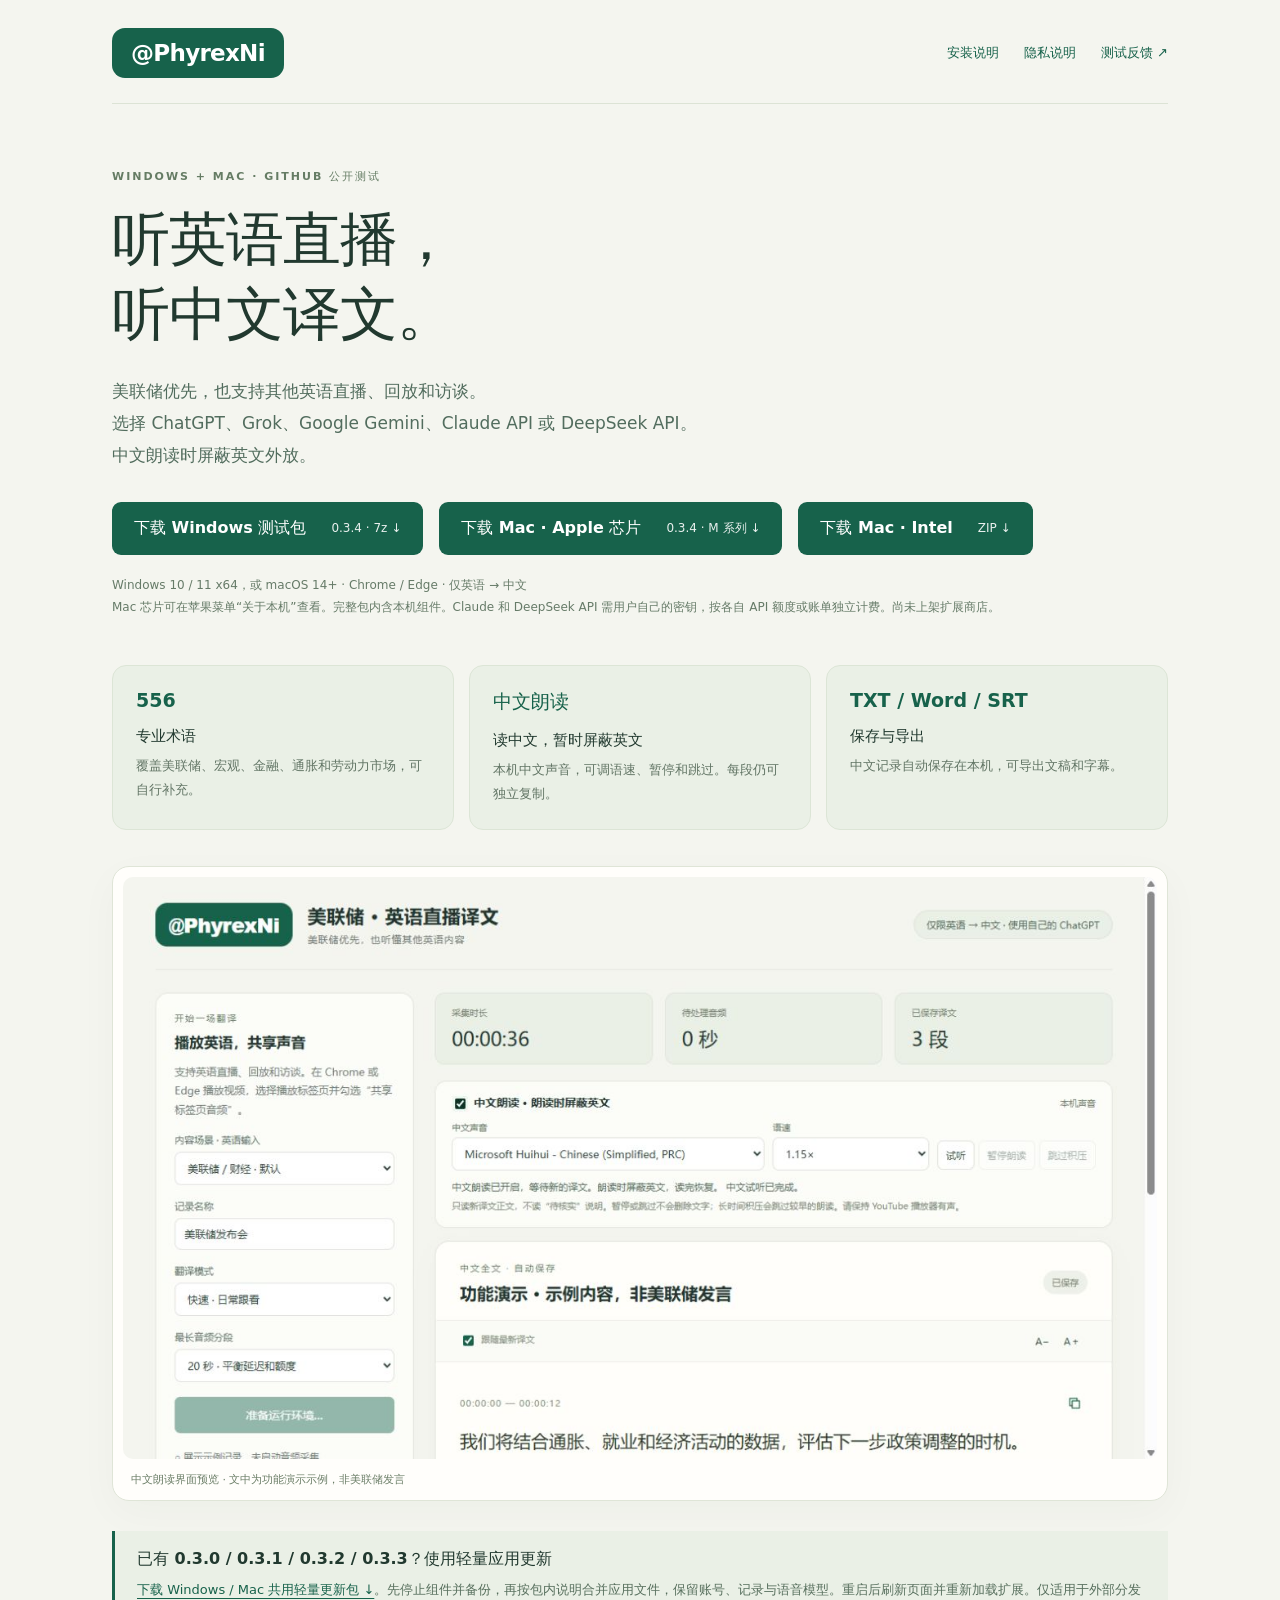
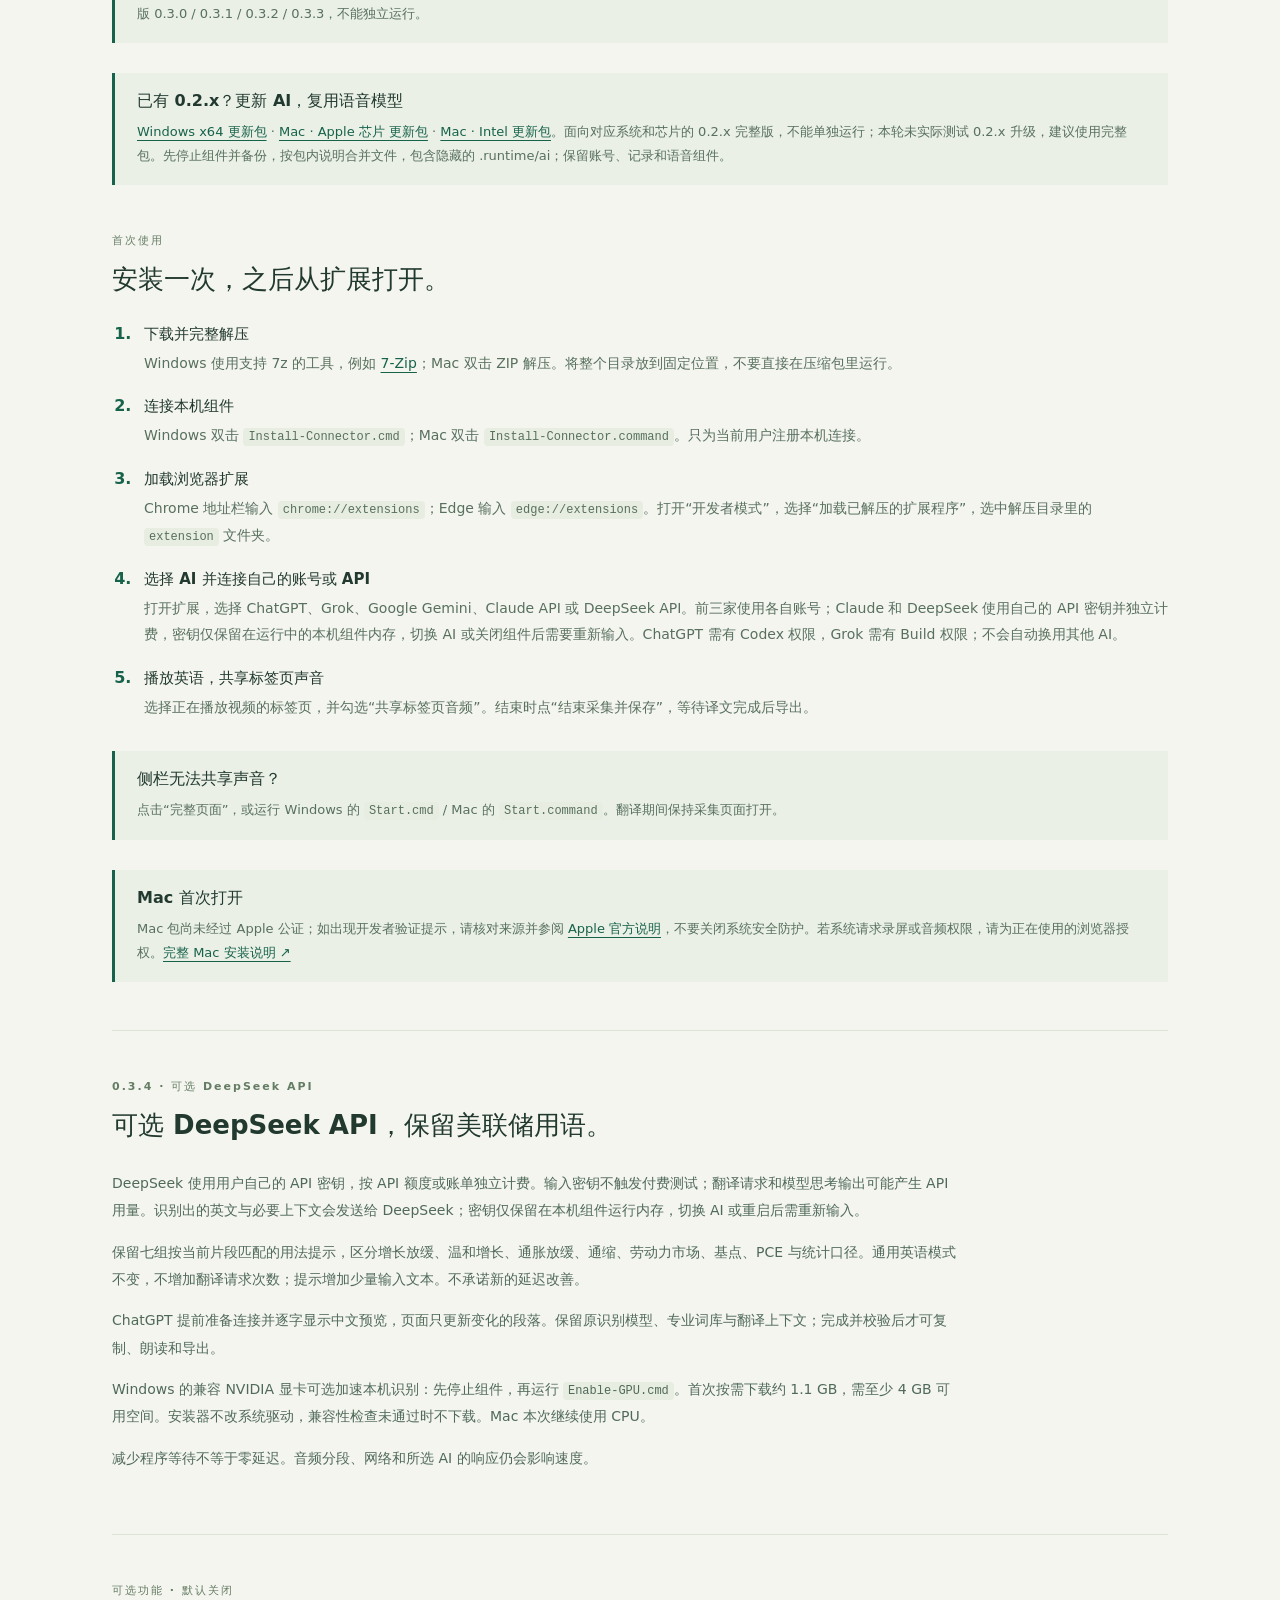
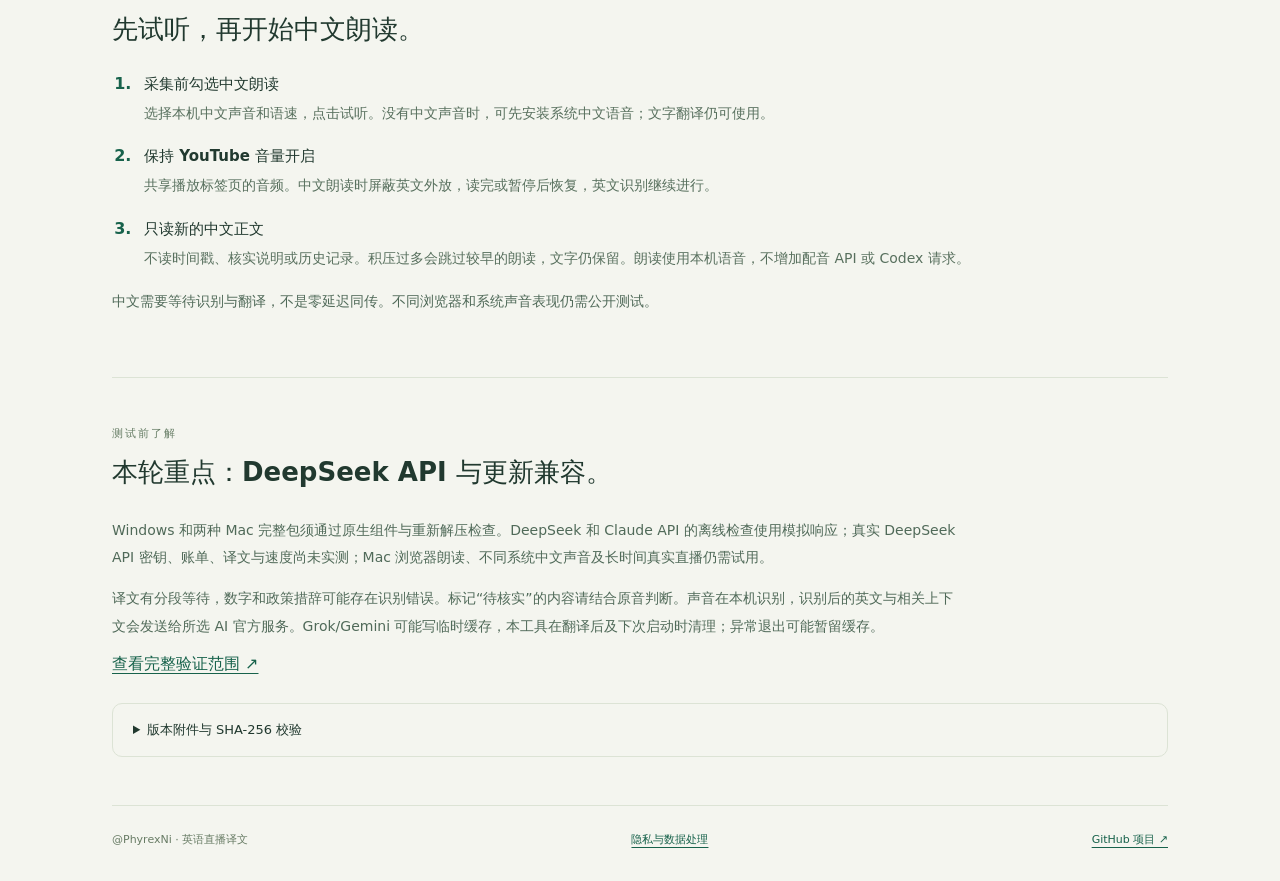
==== commit 6c1d1146: "Update downloads and privacy for 0.3.4 beta" ====
--- a/docs/index.html
+++ b/docs/index.html
@@ -3,14 +3,14 @@
 <head><meta charset="utf-8"><meta name="viewport" content="width=device-width,initial-scale=1"><meta name="description" content="@PhyrexNi 美联储英语直播译文公开测试版：英语视频转中文，专业术语、中文朗读、逐段复制与文本导出。"><title>@PhyrexNi · 英语直播译文下载</title><link rel="stylesheet" href="style.css"><link rel="icon" href="mark.svg" type="image/svg+xml"></head>
 <body><main>
 <header><a class="wordmark" href="./">@PhyrexNi</a><nav aria-label="导航"><a href="#install">安装说明</a><a href="privacy.html">隐私说明</a><a href="https://github.com/nisen0808-web/phyrex-english-translator/issues">测试反馈 ↗</a></nav></header>
-<section class="hero"><div class="eyebrow">WINDOWS + MAC · GITHUB 公开测试</div><h1>听英语直播，<br>听中文译文。</h1><p class="lead">美联储优先，也支持其他英语直播、回放和访谈。<br>选择 ChatGPT、Grok、Google Gemini 或 Claude API。<br>中文朗读时屏蔽英文外放。</p><div class="actions"><a class="primary" href="https://github.com/nisen0808-web/phyrex-english-translator/releases/download/v0.3.3-beta/Fed-English-Translator-0.3.3-beta-Windows-x64-Compact.7z">下载 Windows 测试包 <span>0.3.3 · 7z ↓</span></a><a class="primary" href="https://github.com/nisen0808-web/phyrex-english-translator/releases/download/v0.3.3-beta/Fed-English-Translator-0.3.3-beta-macOS-arm64.zip">下载 Mac · Apple 芯片 <span>0.3.3 · M 系列 ↓</span></a><a class="primary" href="https://github.com/nisen0808-web/phyrex-english-translator/releases/download/v0.3.3-beta/Fed-English-Translator-0.3.3-beta-macOS-x86_64.zip">下载 Mac · Intel <span>ZIP ↓</span></a></div><p class="requirements">Windows 10 / 11 x64，或 macOS 14+ · Chrome / Edge · 仅英语 → 中文<br>Mac 芯片可在苹果菜单“关于本机”查看。完整包内含本机组件。Claude API 需用户自己的密钥，按 API 额度或账单独立计费。尚未上架扩展商店。</p></section>
+<section class="hero"><div class="eyebrow">WINDOWS + MAC · GITHUB 公开测试</div><h1>听英语直播，<br>听中文译文。</h1><p class="lead">美联储优先，也支持其他英语直播、回放和访谈。<br>选择 ChatGPT、Grok、Google Gemini、Claude API 或 DeepSeek API。<br>中文朗读时屏蔽英文外放。</p><div class="actions"><a class="primary" href="https://github.com/nisen0808-web/phyrex-english-translator/releases/download/v0.3.4-beta/Fed-English-Translator-0.3.4-beta-Windows-x64-Compact.7z">下载 Windows 测试包 <span>0.3.4 · 7z ↓</span></a><a class="primary" href="https://github.com/nisen0808-web/phyrex-english-translator/releases/download/v0.3.4-beta/Fed-English-Translator-0.3.4-beta-macOS-arm64.zip">下载 Mac · Apple 芯片 <span>0.3.4 · M 系列 ↓</span></a><a class="primary" href="https://github.com/nisen0808-web/phyrex-english-translator/releases/download/v0.3.4-beta/Fed-English-Translator-0.3.4-beta-macOS-x86_64.zip">下载 Mac · Intel <span>ZIP ↓</span></a></div><p class="requirements">Windows 10 / 11 x64，或 macOS 14+ · Chrome / Edge · 仅英语 → 中文<br>Mac 芯片可在苹果菜单“关于本机”查看。完整包内含本机组件。Claude 和 DeepSeek API 需用户自己的密钥，按各自 API 额度或账单独立计费。尚未上架扩展商店。</p></section>
 <section class="features" aria-label="主要功能"><article><b>556</b><h2>专业术语</h2><p>覆盖美联储、宏观、金融、通胀和劳动力市场，可自行补充。</p></article><article><b>中文朗读</b><h2>读中文，暂时屏蔽英文</h2><p>本机中文声音，可调语速、暂停和跳过。每段仍可独立复制。</p></article><article><b>TXT / Word / SRT</b><h2>保存与导出</h2><p>中文记录自动保存在本机，可导出文稿和字幕。</p></article></section>
 <figure><img src="preview.png" alt="中文朗读功能演示：选择本机中文声音、语速、试听，右侧显示示例译文" width="1265" height="712"><figcaption>中文朗读界面预览 · 文中为功能演示示例，非美联储发言</figcaption></figure>
-<aside class="tip"><strong>已有 0.3.0 / 0.3.1 / 0.3.2？使用轻量应用更新</strong><p><a href="https://github.com/nisen0808-web/phyrex-english-translator/releases/download/v0.3.3-beta/PhyrexNi-0.3.3-Windows-Mac-App-Update.zip">下载 Windows / Mac 共用轻量更新包 ↓</a>。先停止组件并备份，再按包内说明合并应用文件，保留账号、记录与语音模型。重启后刷新页面并重新加载扩展。仅适用于外部分发版 0.3.0 / 0.3.1 / 0.3.2，不能独立运行。</p></aside>
-<aside class="tip"><strong>已有 0.2.x？更新 AI，复用语音模型</strong><p><a href="https://github.com/nisen0808-web/phyrex-english-translator/releases/download/v0.3.3-beta/PhyrexNi-AI-0.3.3-Windows-x64-Update.zip">Windows x64 更新包</a> · <a href="https://github.com/nisen0808-web/phyrex-english-translator/releases/download/v0.3.3-beta/PhyrexNi-AI-0.3.3-macOS-arm64-Update.zip">Mac · Apple 芯片 更新包</a> · <a href="https://github.com/nisen0808-web/phyrex-english-translator/releases/download/v0.3.3-beta/PhyrexNi-AI-0.3.3-macOS-x86_64-Update.zip">Mac · Intel 更新包</a>。面向对应系统和芯片的 0.2.x 完整版，不能单独运行；本轮未实际测试 0.2.x 升级，建议使用完整包。先停止组件并备份，按包内说明合并文件，包含隐藏的 .runtime/ai；保留账号、记录和语音组件。</p></aside>
-<section id="install" class="section"><div class="eyebrow">首次使用</div><h2>安装一次，之后从扩展打开。</h2><ol class="steps"><li><strong>下载并完整解压</strong><p>Windows 使用支持 7z 的工具，例如 <a href="https://www.7-zip.org/">7-Zip</a>；Mac 双击 ZIP 解压。将整个目录放到固定位置，不要直接在压缩包里运行。</p></li><li><strong>连接本机组件</strong><p>Windows 双击 <code>Install-Connector.cmd</code>；Mac 双击 <code>Install-Connector.command</code>。只为当前用户注册本机连接。</p></li><li><strong>加载浏览器扩展</strong><p>Chrome 地址栏输入 <code>chrome://extensions</code>；Edge 输入 <code>edge://extensions</code>。打开“开发者模式”，选择“加载已解压的扩展程序”，选中解压目录里的 <code>extension</code> 文件夹。</p></li><li><strong>选择 AI 并连接自己的账号或 API</strong><p>打开扩展，选择 ChatGPT、Grok、Google Gemini 或 Claude API。前三家使用各自账号；Claude 使用自己的 Anthropic Console API 密钥并单独计费，密钥仅保留在运行中的本机组件内存。ChatGPT 需有 Codex 权限，Grok 需有 Build 权限；不会自动换用其他 AI。</p></li><li><strong>播放英语，共享标签页声音</strong><p>选择正在播放视频的标签页，并勾选“共享标签页音频”。结束时点“结束采集并保存”，等待译文完成后导出。</p></li></ol><aside class="tip"><strong>侧栏无法共享声音？</strong><p>点击“完整页面”，或运行 Windows 的 <code>Start.cmd</code> / Mac 的 <code>Start.command</code>。翻译期间保持采集页面打开。</p></aside><aside class="tip"><strong>Mac 首次打开</strong><p>Mac 包尚未经过 Apple 公证；如出现开发者验证提示，请核对来源并参阅 <a href="https://support.apple.com/102445">Apple 官方说明</a>，不要关闭系统安全防护。若系统请求录屏或音频权限，请为正在使用的浏览器授权。<a href="https://github.com/nisen0808-web/phyrex-english-translator/blob/main/mac/app/先读我-Mac.md">完整 Mac 安装说明 ↗</a></p></aside></section>
-<section class="section"><div class="eyebrow">0.3.3 · 可选 Claude API</div><h2>可选 Claude API，保留美联储用语。</h2><p>Claude 使用用户自己的 Anthropic Console API 密钥，按 API 额度或账单独立计费，不使用 Claude 聊天订阅额度。输入密钥不触发付费测试；开始翻译后会产生 API 用量。密钥仅保留在本机组件运行内存，重启后需重新输入。</p><p>保留七组按当前片段匹配的用法提示，区分增长放缓、温和增长、通胀放缓、通缩、劳动力市场、基点、PCE 与统计口径。通用英语模式不变，不增加翻译请求次数；提示增加少量输入文本。不承诺新的延迟改善。</p><p>ChatGPT 提前准备连接并逐字显示中文预览，页面只更新变化的段落。保留原识别模型、专业词库与翻译上下文；完成并校验后才可复制、朗读和导出。</p><p>Windows 的兼容 NVIDIA 显卡可选加速本机识别：先停止组件，再运行 <code>Enable-GPU.cmd</code>。首次按需下载约 1.1 GB，需至少 4 GB 可用空间。安装器不改系统驱动，兼容性检查未通过时不下载。Mac 本次继续使用 CPU。</p><p>减少程序等待不等于零延迟。音频分段、网络和所选 AI 的响应仍会影响速度。</p></section>
+<aside class="tip"><strong>已有 0.3.0 / 0.3.1 / 0.3.2 / 0.3.3？使用轻量应用更新</strong><p><a href="https://github.com/nisen0808-web/phyrex-english-translator/releases/download/v0.3.4-beta/PhyrexNi-0.3.4-Windows-Mac-App-Update.zip">下载 Windows / Mac 共用轻量更新包 ↓</a>。先停止组件并备份，再按包内说明合并应用文件，保留账号、记录与语音模型。重启后刷新页面并重新加载扩展。仅适用于外部分发版 0.3.0 / 0.3.1 / 0.3.2 / 0.3.3，不能独立运行。</p></aside>
+<aside class="tip"><strong>已有 0.2.x？更新 AI，复用语音模型</strong><p><a href="https://github.com/nisen0808-web/phyrex-english-translator/releases/download/v0.3.4-beta/PhyrexNi-AI-0.3.4-Windows-x64-Update.zip">Windows x64 更新包</a> · <a href="https://github.com/nisen0808-web/phyrex-english-translator/releases/download/v0.3.4-beta/PhyrexNi-AI-0.3.4-macOS-arm64-Update.zip">Mac · Apple 芯片 更新包</a> · <a href="https://github.com/nisen0808-web/phyrex-english-translator/releases/download/v0.3.4-beta/PhyrexNi-AI-0.3.4-macOS-x86_64-Update.zip">Mac · Intel 更新包</a>。面向对应系统和芯片的 0.2.x 完整版，不能单独运行；本轮未实际测试 0.2.x 升级，建议使用完整包。先停止组件并备份，按包内说明合并文件，包含隐藏的 .runtime/ai；保留账号、记录和语音组件。</p></aside>
+<section id="install" class="section"><div class="eyebrow">首次使用</div><h2>安装一次，之后从扩展打开。</h2><ol class="steps"><li><strong>下载并完整解压</strong><p>Windows 使用支持 7z 的工具，例如 <a href="https://www.7-zip.org/">7-Zip</a>；Mac 双击 ZIP 解压。将整个目录放到固定位置，不要直接在压缩包里运行。</p></li><li><strong>连接本机组件</strong><p>Windows 双击 <code>Install-Connector.cmd</code>；Mac 双击 <code>Install-Connector.command</code>。只为当前用户注册本机连接。</p></li><li><strong>加载浏览器扩展</strong><p>Chrome 地址栏输入 <code>chrome://extensions</code>；Edge 输入 <code>edge://extensions</code>。打开“开发者模式”，选择“加载已解压的扩展程序”，选中解压目录里的 <code>extension</code> 文件夹。</p></li><li><strong>选择 AI 并连接自己的账号或 API</strong><p>打开扩展，选择 ChatGPT、Grok、Google Gemini、Claude API 或 DeepSeek API。前三家使用各自账号；Claude 和 DeepSeek 使用自己的 API 密钥并独立计费，密钥仅保留在运行中的本机组件内存，切换 AI 或关闭组件后需要重新输入。ChatGPT 需有 Codex 权限，Grok 需有 Build 权限；不会自动换用其他 AI。</p></li><li><strong>播放英语，共享标签页声音</strong><p>选择正在播放视频的标签页，并勾选“共享标签页音频”。结束时点“结束采集并保存”，等待译文完成后导出。</p></li></ol><aside class="tip"><strong>侧栏无法共享声音？</strong><p>点击“完整页面”，或运行 Windows 的 <code>Start.cmd</code> / Mac 的 <code>Start.command</code>。翻译期间保持采集页面打开。</p></aside><aside class="tip"><strong>Mac 首次打开</strong><p>Mac 包尚未经过 Apple 公证；如出现开发者验证提示，请核对来源并参阅 <a href="https://support.apple.com/102445">Apple 官方说明</a>，不要关闭系统安全防护。若系统请求录屏或音频权限，请为正在使用的浏览器授权。<a href="https://github.com/nisen0808-web/phyrex-english-translator/blob/main/mac/app/先读我-Mac.md">完整 Mac 安装说明 ↗</a></p></aside></section>
+<section class="section"><div class="eyebrow">0.3.4 · 可选 DeepSeek API</div><h2>可选 DeepSeek API，保留美联储用语。</h2><p>DeepSeek 使用用户自己的 API 密钥，按 API 额度或账单独立计费。输入密钥不触发付费测试；翻译请求和模型思考输出可能产生 API 用量。识别出的英文与必要上下文会发送给 DeepSeek；密钥仅保留在本机组件运行内存，切换 AI 或重启后需重新输入。</p><p>保留七组按当前片段匹配的用法提示，区分增长放缓、温和增长、通胀放缓、通缩、劳动力市场、基点、PCE 与统计口径。通用英语模式不变，不增加翻译请求次数；提示增加少量输入文本。不承诺新的延迟改善。</p><p>ChatGPT 提前准备连接并逐字显示中文预览，页面只更新变化的段落。保留原识别模型、专业词库与翻译上下文；完成并校验后才可复制、朗读和导出。</p><p>Windows 的兼容 NVIDIA 显卡可选加速本机识别：先停止组件，再运行 <code>Enable-GPU.cmd</code>。首次按需下载约 1.1 GB，需至少 4 GB 可用空间。安装器不改系统驱动，兼容性检查未通过时不下载。Mac 本次继续使用 CPU。</p><p>减少程序等待不等于零延迟。音频分段、网络和所选 AI 的响应仍会影响速度。</p></section>
 <section class="section"><div class="eyebrow">可选功能 · 默认关闭</div><h2>先试听，再开始中文朗读。</h2><ol class="steps"><li><strong>采集前勾选中文朗读</strong><p>选择本机中文声音和语速，点击试听。没有中文声音时，可先安装系统中文语音；文字翻译仍可使用。</p></li><li><strong>保持 YouTube 音量开启</strong><p>共享播放标签页的音频。中文朗读时屏蔽英文外放，读完或暂停后恢复，英文识别继续进行。</p></li><li><strong>只读新的中文正文</strong><p>不读时间戳、核实说明或历史记录。积压过多会跳过较早的朗读，文字仍保留。朗读使用本机语音，不增加配音 API 或 Codex 请求。</p></li></ol><p>中文需要等待识别与翻译，不是零延迟同传。不同浏览器和系统声音表现仍需公开测试。</p></section>
-<section class="section"><div class="eyebrow">测试前了解</div><h2>本轮重点：Claude API 与更新兼容。</h2><p>Windows 和两种 Mac 完整包须通过原生组件与重新解压检查，Claude API 接入使用模拟响应进行离线检查。 Claude 对最终修订版的独立复核因额度或请求频率受限未完成。真实 Claude API 密钥、账单与译文及真实 Grok/Google 账号授权尚未实测；Mac 浏览器朗读、不同系统中文声音及长时间真实直播仍需试用。</p><p>译文有分段等待，数字和政策措辞可能存在识别错误。标记“待核实”的内容请结合原音判断。声音在本机识别，识别后的英文与相关上下文会发送给所选 AI 官方服务。Grok/Gemini 可能写临时缓存，本工具在翻译后及下次启动时清理；异常退出可能暂留缓存。</p><a href="https://github.com/nisen0808-web/phyrex-english-translator/blob/main/VERIFICATION.md">查看完整验证范围 ↗</a><details><summary>版本附件与 SHA-256 校验</summary><p><a href="https://github.com/nisen0808-web/phyrex-english-translator/releases/tag/v0.3.3-beta">0.3.3-beta 全部下载、检查结果与 SHA-256</a>。请下载完整测试包；已有旧版可选对应的AI 更新包。Source code 不包含运行组件与语音模型。旧版本仍保留在 Releases 中。</p></details></section>
+<section class="section"><div class="eyebrow">测试前了解</div><h2>本轮重点：DeepSeek API 与更新兼容。</h2><p>Windows 和两种 Mac 完整包须通过原生组件与重新解压检查。DeepSeek 和 Claude API 的离线检查使用模拟响应；真实 DeepSeek API 密钥、账单、译文与速度尚未实测；Mac 浏览器朗读、不同系统中文声音及长时间真实直播仍需试用。</p><p>译文有分段等待，数字和政策措辞可能存在识别错误。标记“待核实”的内容请结合原音判断。声音在本机识别，识别后的英文与相关上下文会发送给所选 AI 官方服务。Grok/Gemini 可能写临时缓存，本工具在翻译后及下次启动时清理；异常退出可能暂留缓存。</p><a href="https://github.com/nisen0808-web/phyrex-english-translator/blob/main/VERIFICATION.md">查看完整验证范围 ↗</a><details><summary>版本附件与 SHA-256 校验</summary><p><a href="https://github.com/nisen0808-web/phyrex-english-translator/releases/tag/v0.3.4-beta">0.3.4-beta 全部下载、检查结果与 SHA-256</a>。请下载完整测试包；已有旧版可选对应的AI 更新包。Source code 不包含运行组件与语音模型。旧版本仍保留在 Releases 中。</p></details></section>
 <footer><span>@PhyrexNi · 英语直播译文</span><a href="privacy.html">隐私与数据处理</a><a href="https://github.com/nisen0808-web/phyrex-english-translator">GitHub 项目 ↗</a></footer>
 </main></body></html>
